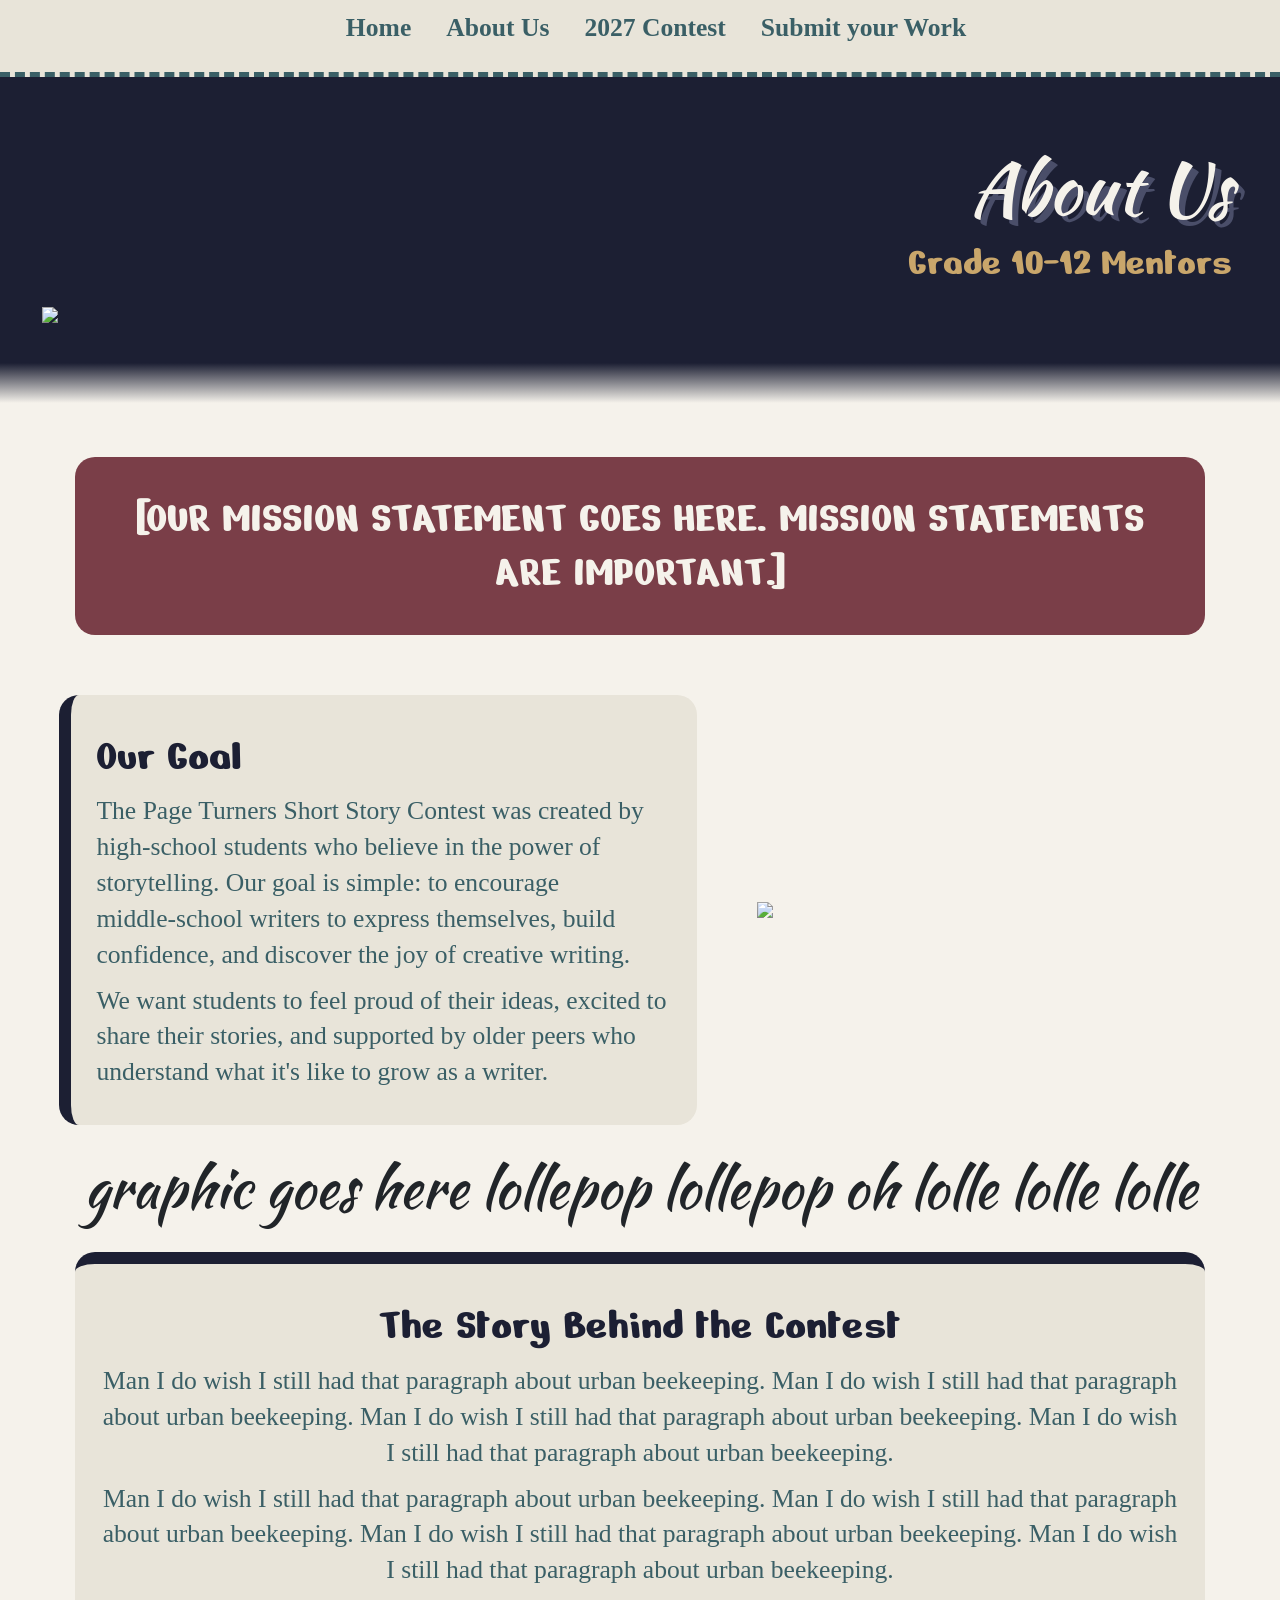
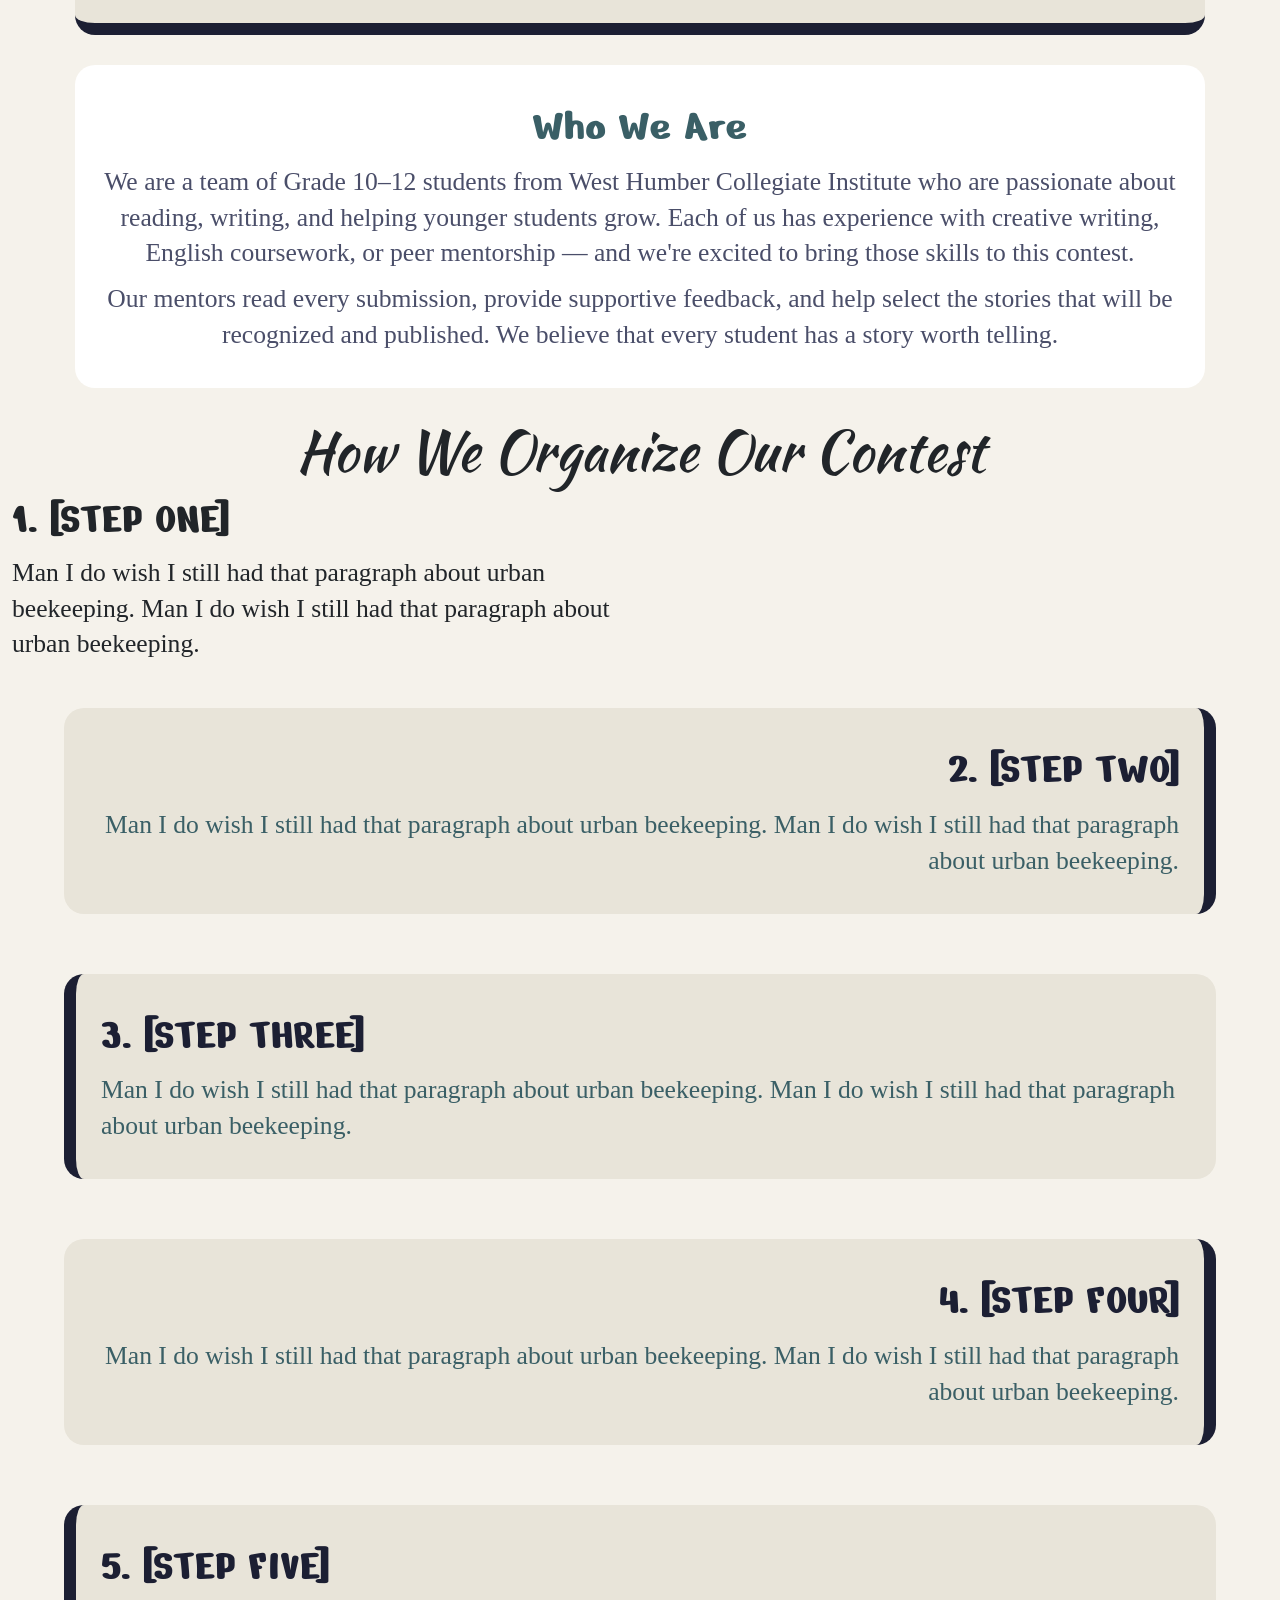
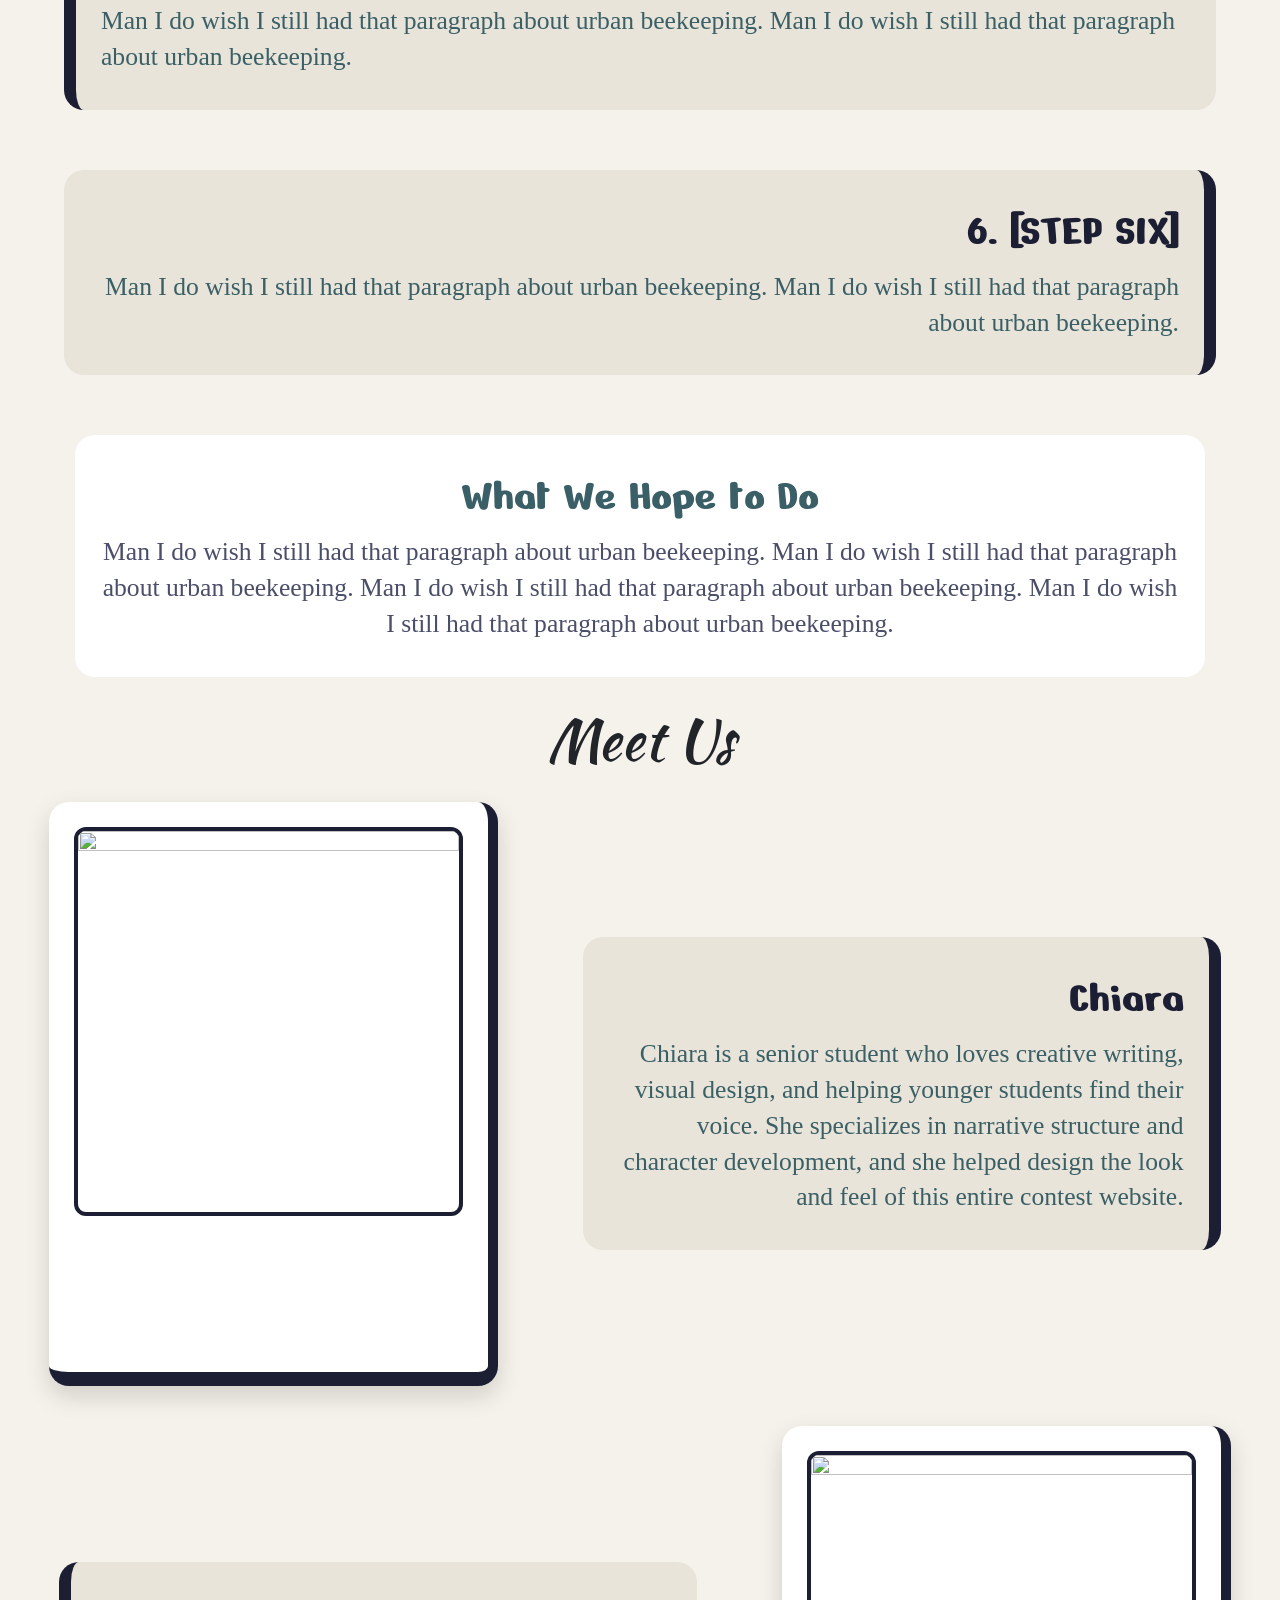
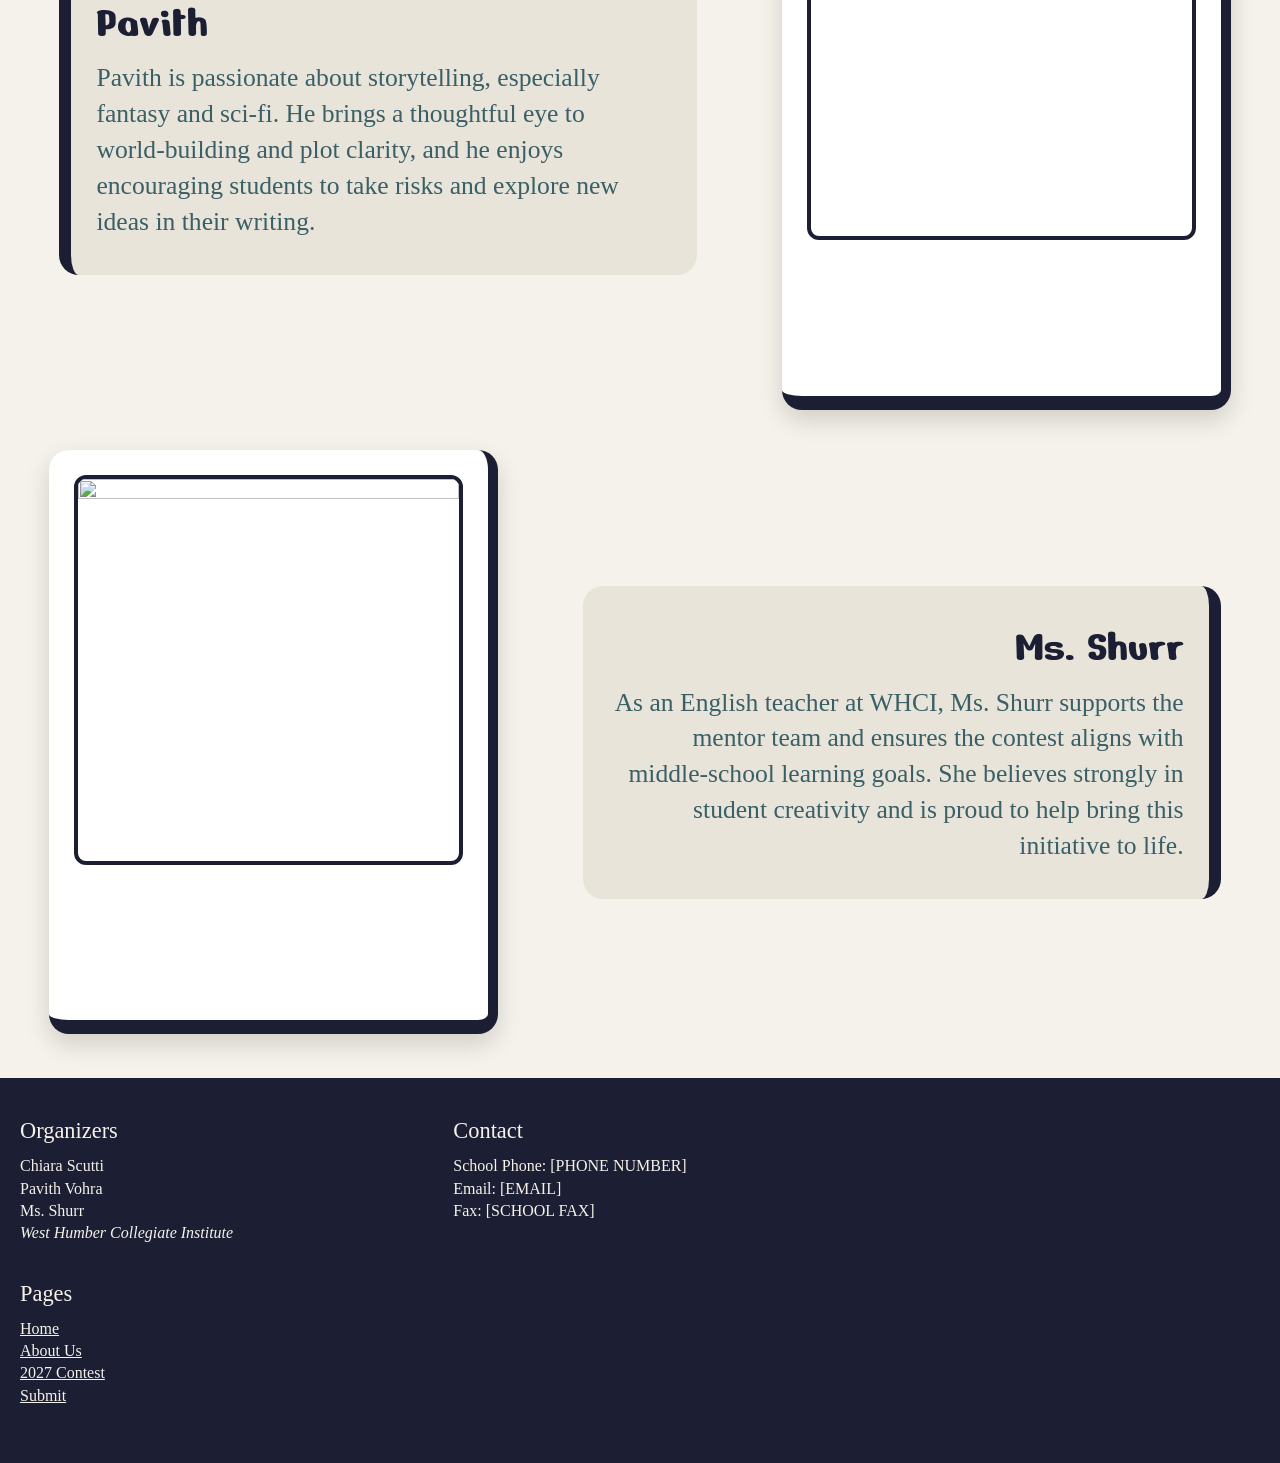
==== aboutus.html @ c353a5a7 "ver. 2" ====
<!DOCTYPE html>
<html>
    <head>
        <meta charset="utf-8">
        <meta http-equiv="X-UA-Compatible" content="IE=edge">
        <meta name="viewport" content="width=device-width, initial-scale=1">
    
        <!-- Bootstrap CSS -->
        <link href="https://cdn.jsdelivr.net/npm/bootstrap@5.1.3/dist/css/bootstrap.min.css" rel="stylesheet" integrity="sha384-1BmE4kWBq78iYhFldvKuhfTAU6auU8tT94WrHftjDbrCEXSU1oBoqyl2QvZ6jIW3" crossorigin="anonymous">
        <link rel="stylesheet" href="https://cdn.jsdelivr.net/npm/bootstrap-icons@1.9.1/font/bootstrap-icons.css">
    
        <!-- Bootstrap JavaScript -->
        <script src="https://cdn.jsdelivr.net/npm/bootstrap@5.1.3/dist/js/bootstrap.bundle.min.js" integrity="sha384-ka7Sk0Gln4gmtz2MlQnikT1wXgYsOg+OMhuP+IlRH9sENBO0LRn5q+8nbTov4+1p" crossorigin="anonymous"></script>
        
        <title>Literary Competition</title>
        <link rel="stylesheet" href="style.css">
        <link rel="stylesheet" href="https://fonts.googleapis.com/css?family=Kaushan+Script|Nerko+One|Just+Another+Hand">
    </head>
    
    <body class="container-fluid p-0">
        <nav>
            <ul class="nav-buttons">
                <li><a href="index.html">Home</a></li>
                <li><a href="aboutus.html">About Us</a></li>
                <li><a href="contest.html">2027 Contest</a></li>
                <li><a href="submit.html">Submit your Work</a></li>
            </ul>
        </nav>
        
        <header class="row mx-0 align-items-end">
            <div class="col-md-5 col-12">
                <img src="https://codehs.com/uploads/d1f1a49935835d03ae5b7106c6cc3f74">
            </div>
            <div class="col-md-7 col-12 p-4 p-md-5">
                <h1>About Us</h1>
                <h4>Grade 10-12 Mentors</h4>
            </div>
        </header>

        <div class="transition1"></div>

        <main class="container-fluid py-4">
            <div class = "textbox float impact">
                <h3>[OUR MISSION STATEMENT GOES HERE. MISSION STATEMENTS ARE IMPORTANT.]</h3>
            </div>
        
            <div class="row mx-0 align-items-center">
                <div class="col-md-5 col-12 order-md-2">
                    <img src="https://codehs.com/uploads/a749f2beb911d7ee3b5e7a8f2d9f7f26">
                </div>

                <div class="col-md-7 col-12">
                    <div class="textbox partialborder l mobile-c">
                        <h3>Our Goal</h3>
                        <p>
                            The Page Turners Short Story Contest was created by high‑school students who believe in the power of storytelling. Our goal is simple: to encourage middle‑school writers to express themselves, build confidence, and discover the joy of creative writing.
                        </p>
                        <p>
                            We want students to feel proud of their ideas, excited to share their stories, and supported by older peers who understand what it's like to grow as a writer.
                        </p>
                    </div>
                </div>
            </div>
            
            <h2>graphic goes here lollepop lollepop oh lolle lolle lolle</h2>
            
            <div class = "textbox partialborder c alt">
                <h3>The Story Behind the Contest</h3>
                <p>
                    Man I do wish I still had that paragraph about urban beekeeping.
                    Man I do wish I still had that paragraph about urban beekeeping.
                    Man I do wish I still had that paragraph about urban beekeeping.
                    Man I do wish I still had that paragraph about urban beekeeping.
                </p>
                <p>
                    Man I do wish I still had that paragraph about urban beekeeping.
                    Man I do wish I still had that paragraph about urban beekeeping.
                    Man I do wish I still had that paragraph about urban beekeeping.
                    Man I do wish I still had that paragraph about urban beekeeping.
                </p>
            </div>
        
            <div class="textbox float">
                <h3>Who We Are</h3>
                <p>
                    We are a team of Grade 10–12 students from West Humber Collegiate Institute who are passionate about reading, writing, and helping younger students grow. Each of us has experience with creative writing, English coursework, or peer mentorship — and we're excited to bring those skills to this contest.
                </p>
                <p>
                    Our mentors read every submission, provide supportive feedback, and help select the stories that will be recognized and published. We believe that every student has a story worth telling.
                </p>
            </div>
            
            <h2>How We Organize Our Contest</h2>
            <div class = "row">
                    <div class = "col-2 col-md-6 partialborder l">
                        <h3>1. [STEP ONE]</h3>
                        <p>
                            Man I do wish I still had that paragraph about urban beekeeping.
                            Man I do wish I still had that paragraph about urban beekeeping.
                        </p>
                    </div>
                    <div class = "col-2 col-md-6 textbox partialborder r alt">
                        <h3>2. [STEP TWO]</h3>
                        <p>
                            Man I do wish I still had that paragraph about urban beekeeping.
                            Man I do wish I still had that paragraph about urban beekeeping.
                        </p>
                    </div>
                    <div class = "col-2 col-md-6 textbox partialborder l alt">
                        <h3>3. [STEP THREE]</h3>
                        <p>
                            Man I do wish I still had that paragraph about urban beekeeping.
                            Man I do wish I still had that paragraph about urban beekeeping.
                        </p>
                    </div>
                    <div class = "col-2 col-md-6 textbox partialborder r">
                        <h3>4. [STEP FOUR]</h3>
                        <p>
                            Man I do wish I still had that paragraph about urban beekeeping.
                            Man I do wish I still had that paragraph about urban beekeeping.
                        </p>
                    </div>
                    <div class = "col-2 col-md-6 textbox partialborder l">
                        <h3>5. [STEP FIVE]</h3>
                        <p>
                            Man I do wish I still had that paragraph about urban beekeeping.
                            Man I do wish I still had that paragraph about urban beekeeping.
                        </p>
                    </div>
                    <div class = "col-2 col-md-6 textbox partialborder r alt">
                        <h3>6. [STEP SIX]</h3>
                        <p>
                            Man I do wish I still had that paragraph about urban beekeeping.
                            Man I do wish I still had that paragraph about urban beekeeping.
                        </p>
                    </div>
            </div>
            
            <div class = "textbox float">
                <h3>What We Hope to Do</h3>
                <p>
                    Man I do wish I still had that paragraph about urban beekeeping.
                    Man I do wish I still had that paragraph about urban beekeeping.
                    Man I do wish I still had that paragraph about urban beekeeping.
                    Man I do wish I still had that paragraph about urban beekeeping.
                </p>
            </div>
        
            <h2>Meet Us</h2>
        
            <div class="row mx-0 align-items-center">
                <div class="col-md-5 col-12">
                    <div class="frame polaroid">
                        <img src="https://codehs.com/uploads/cc5dcfb0c4d37ca1d247461b6164cbb5">
                    </div>
                </div>
        
                <div class="col-md-7 col-12">
                    <div class="textbox partialborder r">
                        <h3>Chiara</h3>
                        <p>
                            Chiara is a senior student who loves creative writing, visual design, and helping younger students find their voice. She specializes in narrative structure and character development, and she helped design the look and feel of this entire contest website.
                        </p>
                    </div>
                </div>
        
                <div class="col-md-7 col-12">
                    <div class="textbox partialborder l">
                        <h3>Pavith</h3>
                        <p>
                            Pavith is passionate about storytelling, especially fantasy and sci‑fi. He brings a thoughtful eye to world‑building and plot clarity, and he enjoys encouraging students to take risks and explore new ideas in their writing.
                        </p>
                    </div>
                </div>
        
                <div class="col-md-5 col-12">
                    <div class="frame polaroid">
                        <img src="https://codehs.com/uploads/2abd7739428209be2a6834b6fbef79b7">
                    </div>
                </div>
        
                <div class="col-md-5 col-12">
                    <div class="frame polaroid">
                        <img src="https://codehs.com/uploads/efb3a31d3961e0a58d5e5b68815e9728">
                    </div>
                </div>
        
                <div class="col-md-7 col-12">
                    <div class="textbox partialborder r">
                        <h3>Ms. Shurr</h3>
                        <p>
                            As an English teacher at WHCI, Ms. Shurr supports the mentor team and ensures the contest aligns with middle‑school learning goals. She believes strongly in student creativity and is proud to help bring this initiative to life.
                        </p>
                    </div>
                </div>
            </div>
        
        </main>


        <footer class="align-items-start">
            <div class="col-md-4 col-12">
                <h1>Organizers</h1>
                <ul>
                    <li>Chiara Scutti</li>
                    <li>Pavith Vohra</li>
                    <li>Ms. Shurr</li>
                    <li><em>West Humber Collegiate Institute</em></li>
                </ul>
            </div>
            <div class="col-md-4 col-12">
                <h1>Contact</h1>
                <ul>
                    <li>School Phone: [PHONE NUMBER]</li>
                    <li>Email: [EMAIL]</li>
                    <li>Fax: [SCHOOL FAX]</li>
                </ul>
            </div>
            <div class="col-md-4 col-12">
                <h1>Pages</h1>
                <ul>
                    <li><a href="index.html">Home</a></li>
                    <li><a href="aboutus.html">About Us</a></li>
                    <li><a href="contest.html">2027 Contest</a></li>
                    <li><a href="submit.html">Submit</a></li>
                </ul>
            </div>
        </footer>
    </body>
</html>
---- style.css ----
/* BASICS */
* {
    box-sizing: border-box;
    margin: 0;
    padding: 0;
}

body {
    background-color: #F5F2EB; /* parchment */
    line-height: 1.4;
}

/* TEXT SIZES & FONTS */
h1, h2 { font-family: "Kaushan Script"; }
h3, h4 { font-family: "Nerko One"; }
p, a, ul { font-family: "Just Another Hand"; }

/* Reduced sizes for readability */
h1 { font-size: clamp(2.5rem, 6vw, 4.5rem); }
h2 { font-size: clamp(2rem, 5vw, 3.5rem); text-align: center; }
h3 { font-size: clamp(1.8rem, 4vw, 2.8rem); }
h4 { font-size: clamp(1.5rem, 3.5vw, 2.5rem); }

p, a, ul { font-size: clamp(1.2rem, 3vw, 1.6rem); }

/* SEMANTICS */
header {
    background-color: #1C1F33; /* deep ink */
    text-align: right;
    padding: 20px 0;
}

header h1 {
    color: #F5F2EB;
    text-shadow: 6px 6px 0px #4A4E69; /* slate */
}

header h4 {
    color: #C9A66B; /* warm gold */
}

header img {
    width: 100%;
    max-width: 450px;
    margin: 20px auto;
    display: block;
}

main {
    background-color: #F5F2EB;
}

/* FOOTER */
footer {
    background-color: #1C1F33;
    padding: 40px 20px;
    display: flex;
    flex-wrap: wrap;
    gap: 20px;
}

footer * {
    font-family: "Times New Roman";
    color: #F5F2EB;
}

footer h1 {
    font-size: 1.4rem;
    margin-bottom: 10px;
}

footer ul {
    list-style: none;
    padding-left: 0;
}

footer ul li,
footer a {
    font-size: 1rem;
}

/* TRANSITIONS */
.transition1 {
    height: 40px;
    background: linear-gradient(to bottom, #1C1F33 0%, #F5F2EB 100%);
}

/* WIDTH UTILITIES */
.w-40 { width: 40% !important; }
.w-60 { width: 60% !important; }

/* NAVIGATION */
nav {
    background-color: #E8E4D9; /* soft neutral */
    border-bottom: 5px dashed #3A5F66; /* muted teal */
    padding: 10px 0;
}

.nav-buttons {
    display: flex;
    flex-wrap: wrap;
    justify-content: center;
    gap: 15px;
}

.nav-buttons li {
    list-style: none;
}

.nav-buttons li a {
    color: #3A5F66;
    font-weight: bold;
    text-decoration: none;
    padding: 5px 10px;
}

.nav-buttons li a:hover {
    color: #4A4E69;
    text-decoration: underline;
}

/* TEXT BOXES */
.textbox {
    width: 90%;
    margin: 30px auto;
    padding: 20px;
}
.textbox * {
    margin: 10px 0;
}

.textbox.float {
    background-color: #FFFFFF;
    border-radius: 20px;
    text-align: center;
    padding: 25px;
}
.textbox.float ul {
    text-align: left;
}
.textbox.float h3 {
    color: #3A5F66;
}
.textbox.float p {
    color: #4A4E69;
}

.textbox.float.impact {
    background-color: #7A3E48;
}
.textbox.float.impact h3 {
    color: #F5F2EB;
}
.textbox.float.impact p {
    color: #E8E4D9;
}

.textbox.float.alt {
    background-color: #DCC9C3;
}
.textbox.float.alt h3 {
    color: #5E4A55;
}
.textbox.float.alt p, ul {
    color: #3F3A3C;
}

.textbox.partialborder {
    background-color: #E8E4D9;
    border: 12px solid #1C1F33;
    border-radius: 20px;
    text-align: center;
    padding: 25px;
}
.textbox.partialborder h3 {
    color: #1C1F33;
}
.textbox.partialborder p {
    color: #3A5F66;
}

.textbox.partialborder.alt {
    background-color: #E8E4D9;
    border-color: #1C1F33;
}
.textbox.partialborder.alt h3 {
    color: #1C1F33;
}
.textbox.partialborder.alt p {
    color: #3A5F66;
}

.textbox.partialborder.c {
    border-left: none;
    border-right: none;
}

.textbox.partialborder.l {
    border-top: none;
    border-bottom: none;
    border-right: none;
    text-align: left;
}
.textbox.partialborder.r {
    border-top: none;
    border-bottom: none;
    border-left: none;
    text-align: right;
}


@media (max-width: 767.8) {
    .mobile-c {
        border-left: none;
        border-right: none;
    }
}
/* IMAGE FRAMES */
.frame {
    width: 90%;
    margin: 20px auto;
}

.frame img {
    width: 100%;
    object-fit: cover;
}

.frame.polaroid {
    aspect-ratio: 1 / 1.3;
    background: #FFFFFF;
    border-radius: 20px;
    border-right: 10px solid #1C1F33;
    border-bottom: 14px solid #1C1F33;
    box-shadow: 0 10px 25px rgba(0, 0, 0, 0.15);
    padding: 5% 5% 0 5%;
    display: flex;
    flex-direction: column;
    align-items: center;
}
.frame.polaroid img {
    border: 4px solid #1C1F33;
    border-radius: 12px;
    width: 100%;
    aspect-ratio: 1 / 1;
    object-fit: cover;
}
.frame.polaroid p {
    width: 100%;
    min-height: 60px;
    display: flex;
    align-items: center;
    justify-content: center;
    text-align: center;
    padding: 10px 5px;
    font-size: clamp(1rem, 2.5vw, 1.4rem);
    color: #1C1F33;
    font-family: "Permanent Marker", cursive;
    overflow: hidden;
    word-break: break-word;
}

.homepage-photo {
    width: 100%;
    border-radius: 16px;
    object-fit: cover;

    border: 4px solid #1C1F33; /* ink navy */
    box-shadow: 0 6px 18px rgba(28, 31, 51, 0.15);

    margin-bottom: 20px;

    aspect-ratio: 1 / 1;
}
.homepage-photo:hover {
    transform: translateY(-4px);
    transition: 0.25s ease;
    box-shadow: 0 10px 25px rgba(28, 31, 51, 0.25);
}


/* BUTTONS */
a.custom-btn {
    background-color: #3A5F66;
    border-right: 12px solid #1C1F33;
    border-bottom: 12px solid #1C1F33;
    border-radius: 20px;
    width: 90%;
    margin: 20px auto;
    display: block;
    text-align: center;
    text-decoration: none;
    padding: 15px;
}

.custom-btn h2 {
    font-size: clamp(1.4rem, 4vw, 2.5rem);
    color: #F5F2EB;
}

.custom-btn:hover {
    background-color: #4A4E69;
}

.custom-btn:active {
    background-color: #1C1F33;
}

/* RESPONSIVE FIXES */
@media (max-width: 768px) {
    header {
        text-align: center;
    }

    header img {
        max-width: 300px;
    }

    .textbox {
        width: 95%;
    }

    .frame {
        width: 95%;
    }
}
h: 95%;
    }

    .frame {
        width: 95%;
    }
}  font-size: clamp(1.5rem, 4vw, 3.5rem);
    color: #FFFFFF;
}
.custom-btn:hover {
    background-color: #38BDF8;
}
.custom-btn:active {
    background-color: #0C4
A6/* OFFICIAL CONTEST RULES */
section.py-4.bg-light.rounded.my-4.p-4 {
    background-color: #E8E4D9; /* soft neutral */
    border: 4px solid #1C1F33; /* ink border */
    border-radius: 20px !important;
    padding: 40px 25px !important;
    width: 95%;
    margin: 40px auto !important;
}

/* Title */
section.py-4.bg-light.rounded.my-4.p-4 h2 {
    color: #1C1F33;
    text-shadow: 2px 2px 0px #C9A66B; /* warm gold */
    margin-bottom: 30px !important;
}

/* Each rule item (col) */
section.py-4.bg-light.rounded.my-4.p-4 .col-md-4,
section.py-4.bg-light.rounded.my-4.p-4 .col-6 {
    background-color: #FFFFFF;
    border-radius: 18px;
    padding: 25px 15px;
    box-shadow: 0 4px 12px rgba(28, 31, 51, 0.15); /* ink shadow */
    transition: transform 0.2s ease, box-shadow 0.2s ease;
}

/* Hover effect */
section.py-4.bg-light.rounded.my-4.p-4 .col-md-4:hover,
section.py-4.bg-light.rounded.my-4.p-4 .col-6:hover {
    transform: translateY(-4px);
    box-shadow: 0 6px 18px rgba(28, 31, 51, 0.25);
}

/* Icons */
section.py-4.bg-light.rounded.my-4.p-4 i {
    color: #3A5F66; /* muted teal */
    margin-bottom: 10px !important;
}

/* Headings */
section.py-4.bg-light.rounded.my-4.p-4 h4 {
    color: #1C1F33;
    margin-bottom: 8px !important;
}

/* Paragraph text */
section.py-4.bg-light.rounded.my-4.p-4 p {
    color: #4A4E69; /* slate */
    font-size: clamp(1rem, 2.5vw, 1.3rem);
}
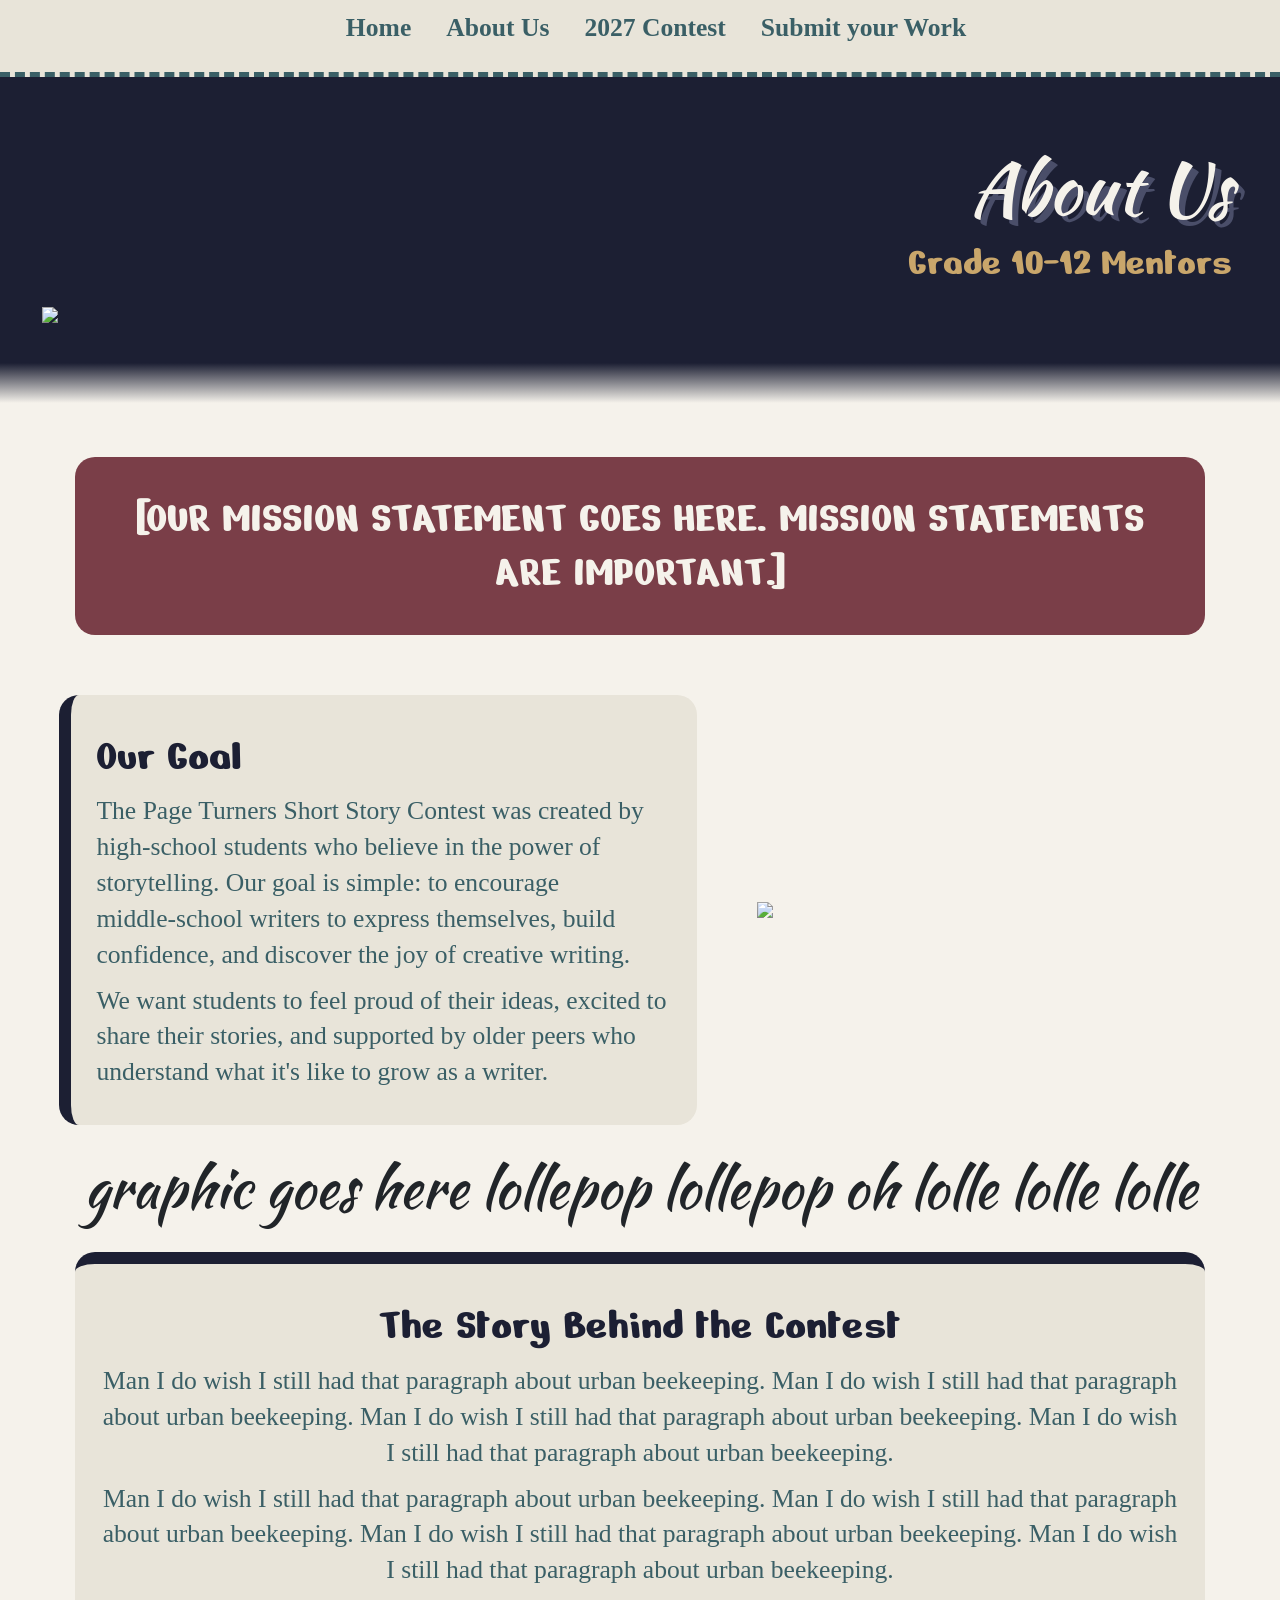
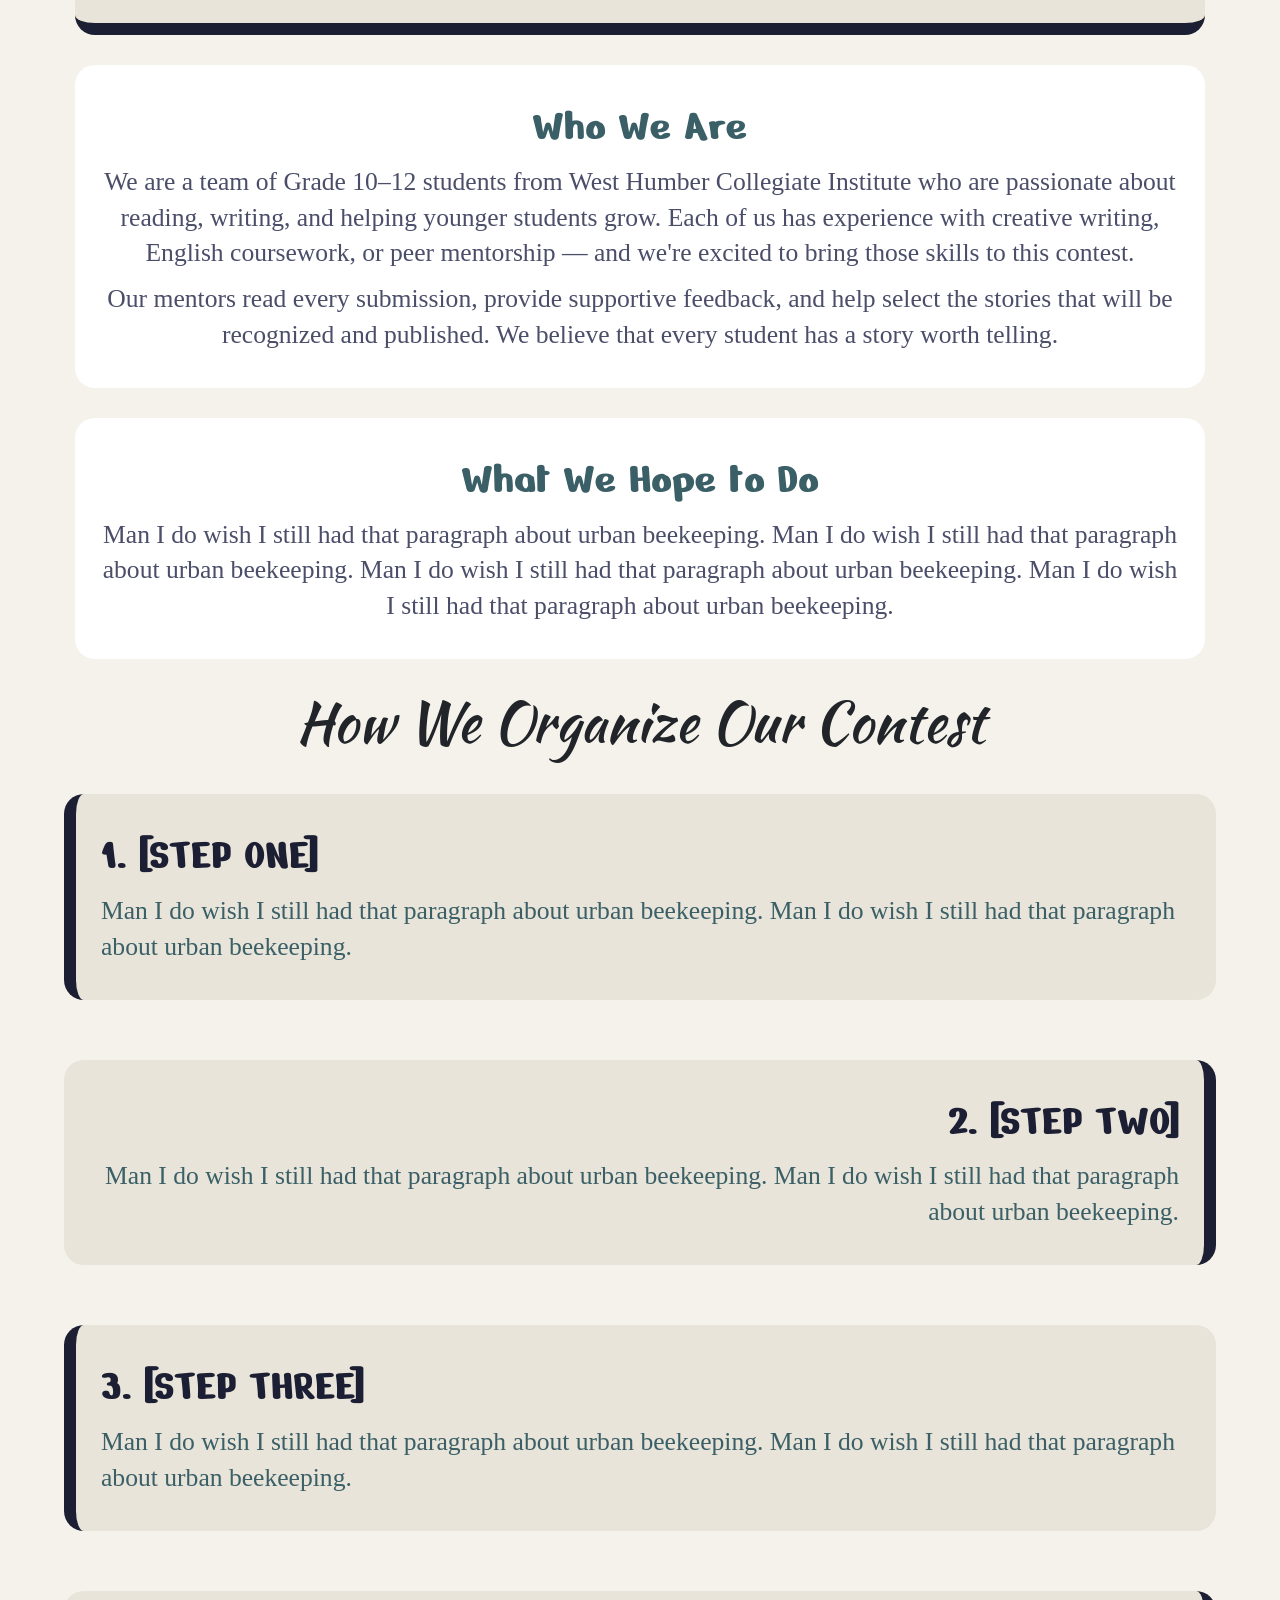
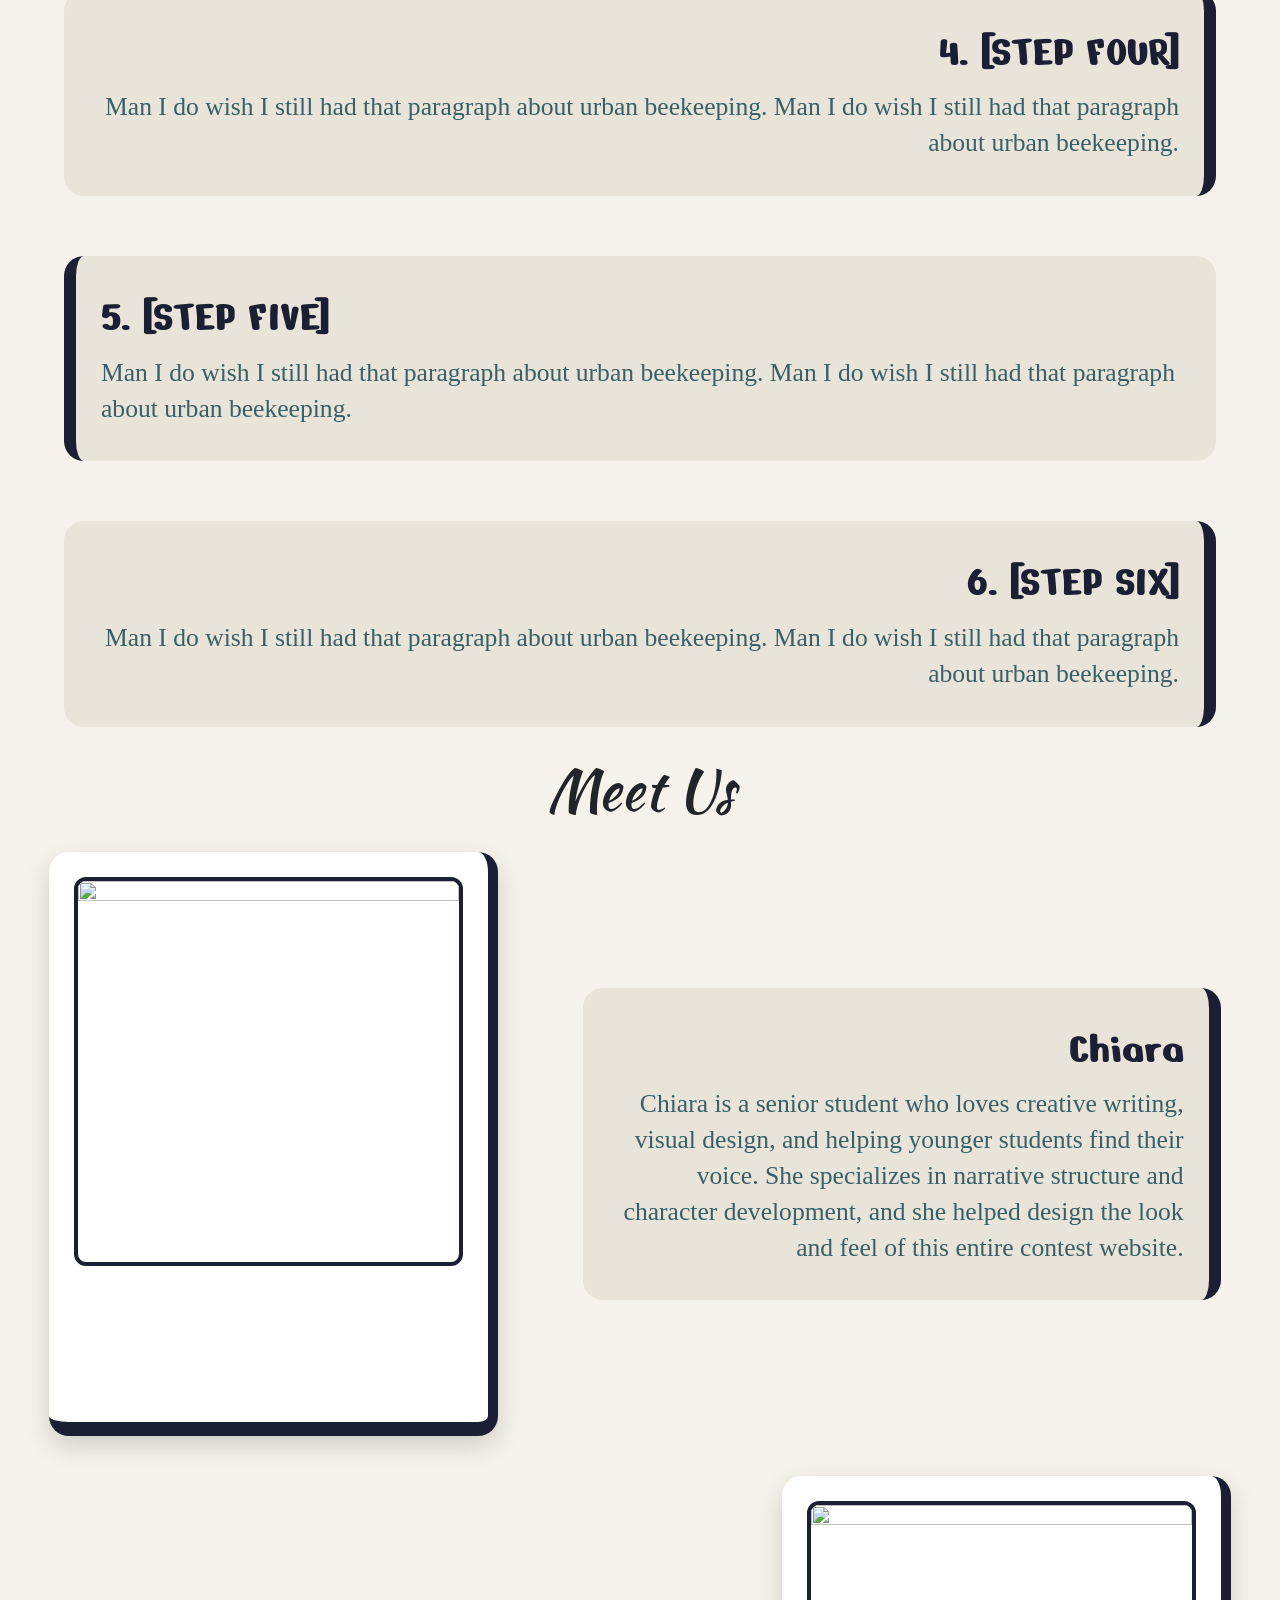
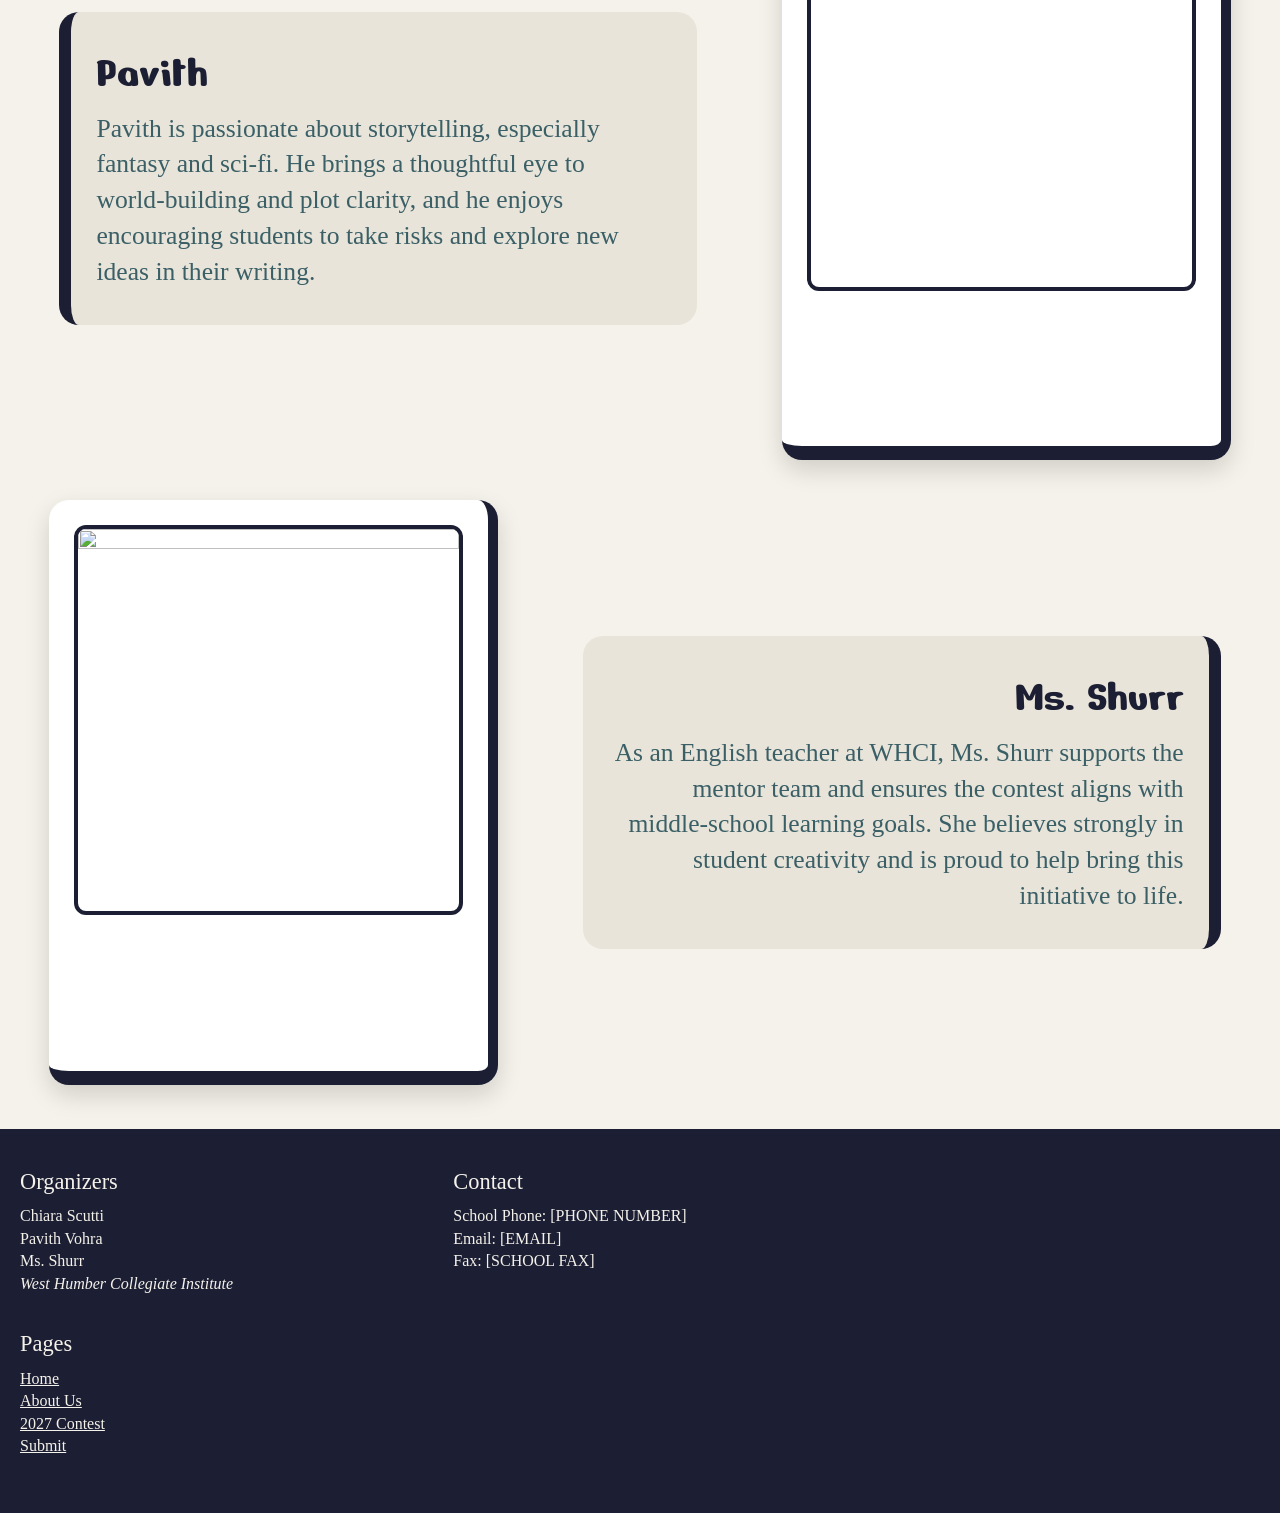
==== commit ca8edc2e: "ver. 3" ====
--- a/aboutus.html
+++ b/aboutus.html
@@ -89,24 +89,34 @@
                     Our mentors read every submission, provide supportive feedback, and help select the stories that will be recognized and published. We believe that every student has a story worth telling.
                 </p>
             </div>
+
+            <div class = "textbox float">
+                <h3>What We Hope to Do</h3>
+                <p>
+                    Man I do wish I still had that paragraph about urban beekeeping.
+                    Man I do wish I still had that paragraph about urban beekeeping.
+                    Man I do wish I still had that paragraph about urban beekeeping.
+                    Man I do wish I still had that paragraph about urban beekeeping.
+                </p>
+            </div>
             
             <h2>How We Organize Our Contest</h2>
             <div class = "row">
-                    <div class = "col-2 col-md-6 partialborder l">
+                    <div class = "col-12 col-md-6 textbox partialborder l">
                         <h3>1. [STEP ONE]</h3>
                         <p>
                             Man I do wish I still had that paragraph about urban beekeeping.
                             Man I do wish I still had that paragraph about urban beekeeping.
                         </p>
                     </div>
-                    <div class = "col-2 col-md-6 textbox partialborder r alt">
+                    <div class = "col-12 col-md-6 textbox partialborder r">
                         <h3>2. [STEP TWO]</h3>
                         <p>
                             Man I do wish I still had that paragraph about urban beekeeping.
                             Man I do wish I still had that paragraph about urban beekeeping.
                         </p>
                     </div>
-                    <div class = "col-2 col-md-6 textbox partialborder l alt">
+                    <div class = "col-2 col-md-6 textbox partialborder l">
                         <h3>3. [STEP THREE]</h3>
                         <p>
                             Man I do wish I still had that paragraph about urban beekeeping.
@@ -127,23 +137,13 @@
                             Man I do wish I still had that paragraph about urban beekeeping.
                         </p>
                     </div>
-                    <div class = "col-2 col-md-6 textbox partialborder r alt">
+                    <div class = "col-2 col-md-6 textbox partialborder r">
                         <h3>6. [STEP SIX]</h3>
                         <p>
                             Man I do wish I still had that paragraph about urban beekeeping.
                             Man I do wish I still had that paragraph about urban beekeeping.
                         </p>
                     </div>
-            </div>
-            
-            <div class = "textbox float">
-                <h3>What We Hope to Do</h3>
-                <p>
-                    Man I do wish I still had that paragraph about urban beekeeping.
-                    Man I do wish I still had that paragraph about urban beekeeping.
-                    Man I do wish I still had that paragraph about urban beekeeping.
-                    Man I do wish I still had that paragraph about urban beekeeping.
-                </p>
             </div>
         
             <h2>Meet Us</h2>
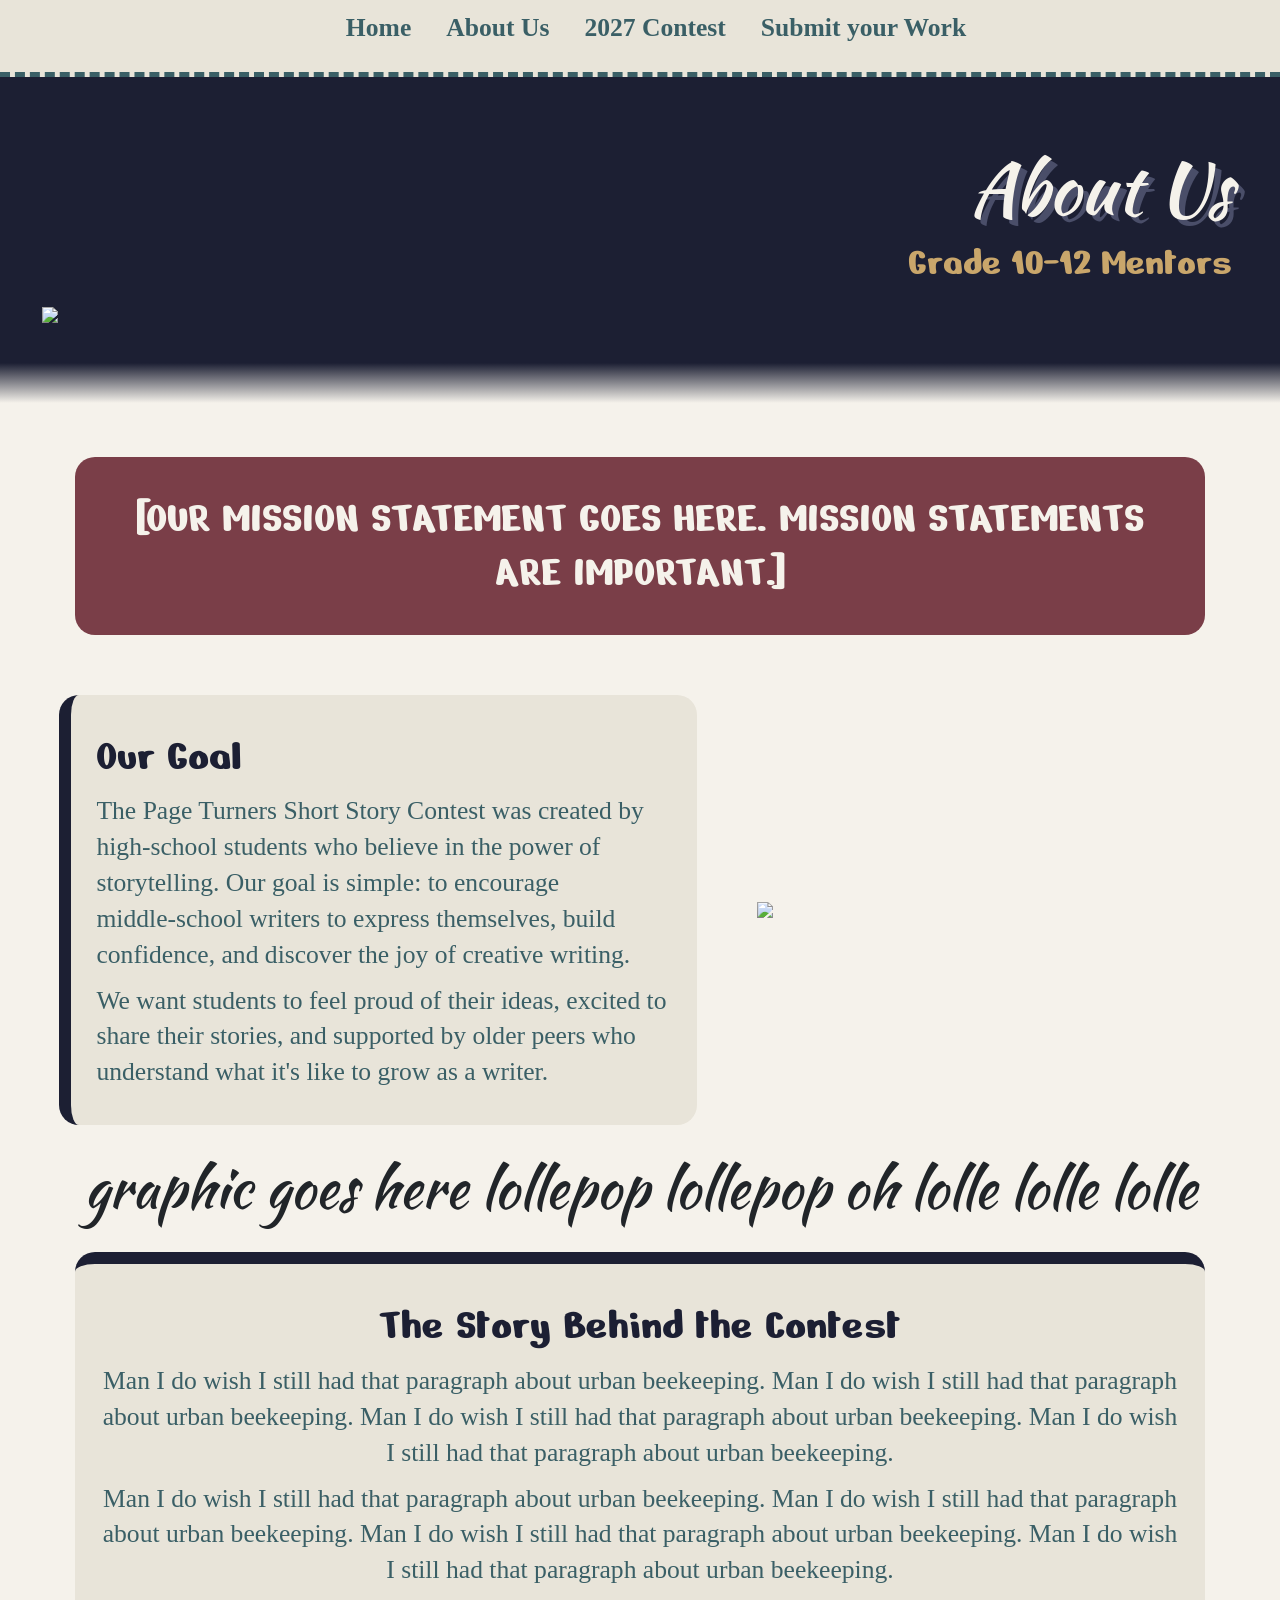
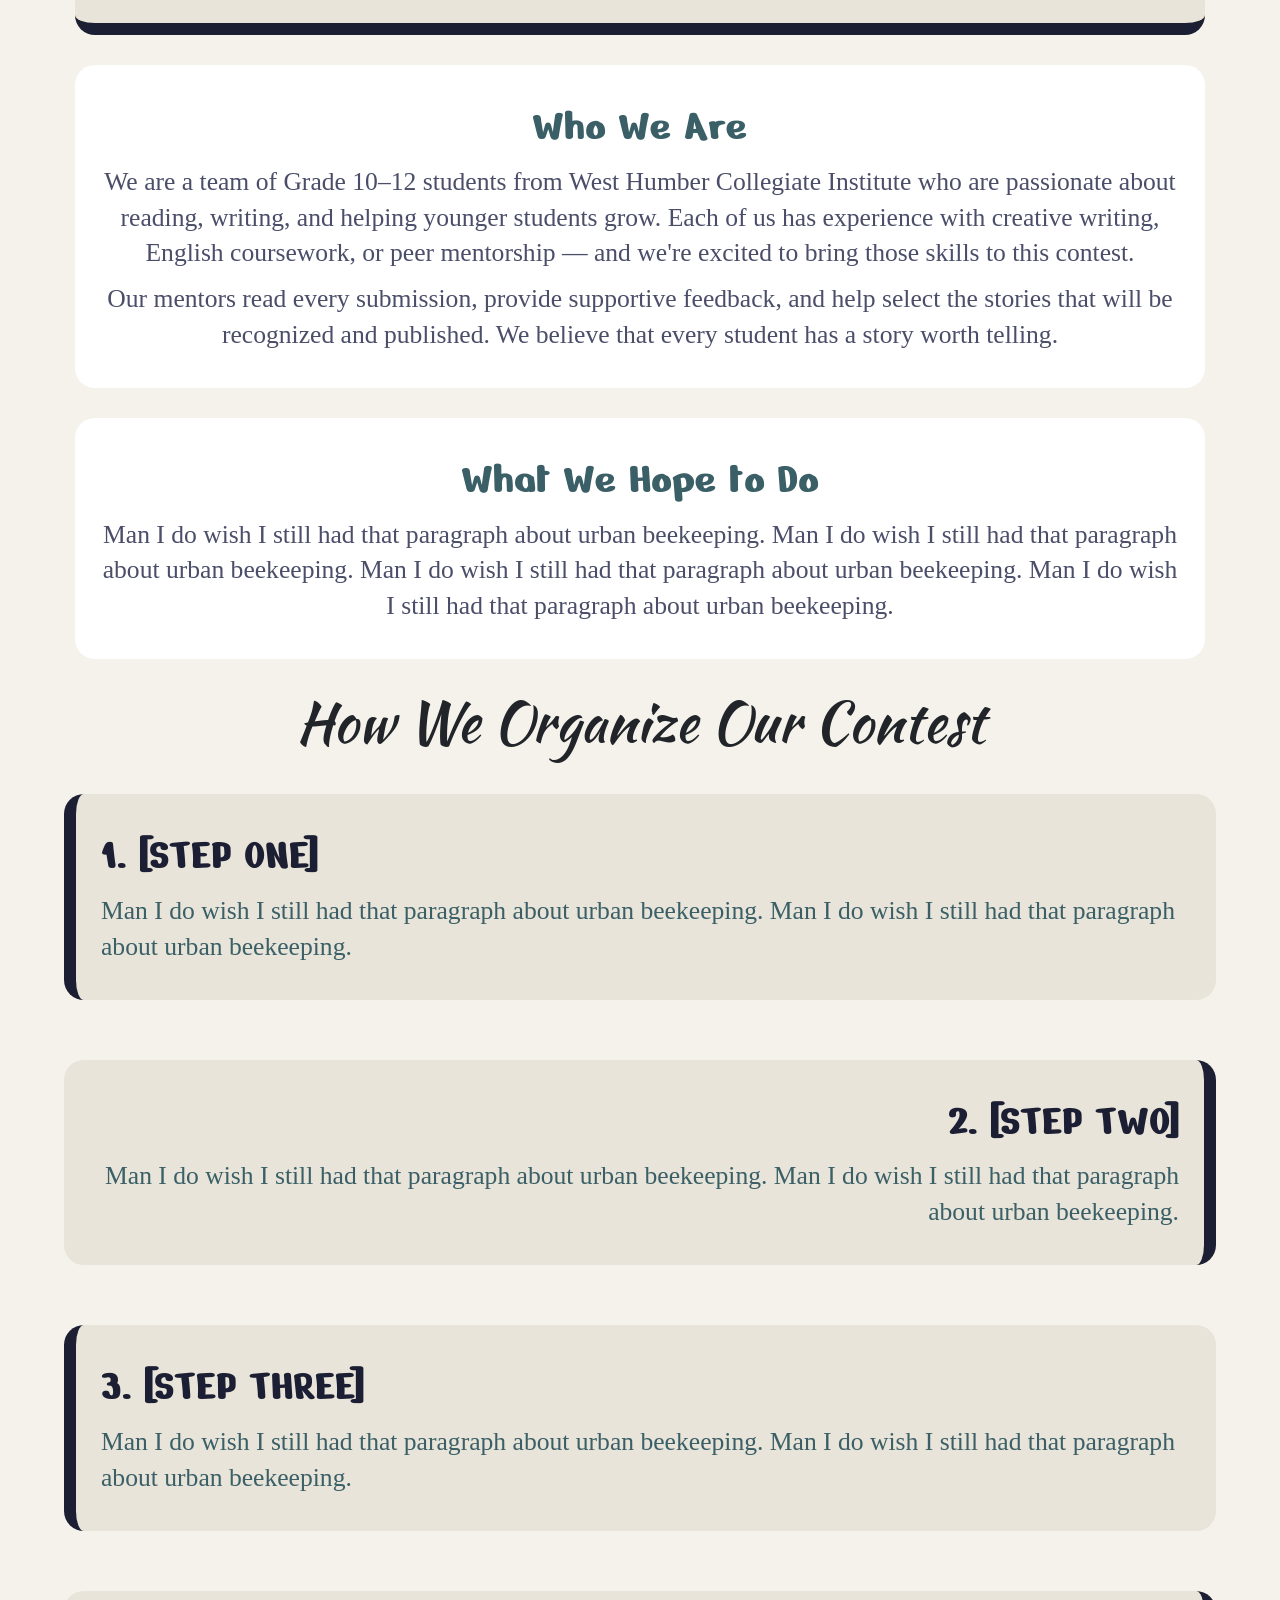
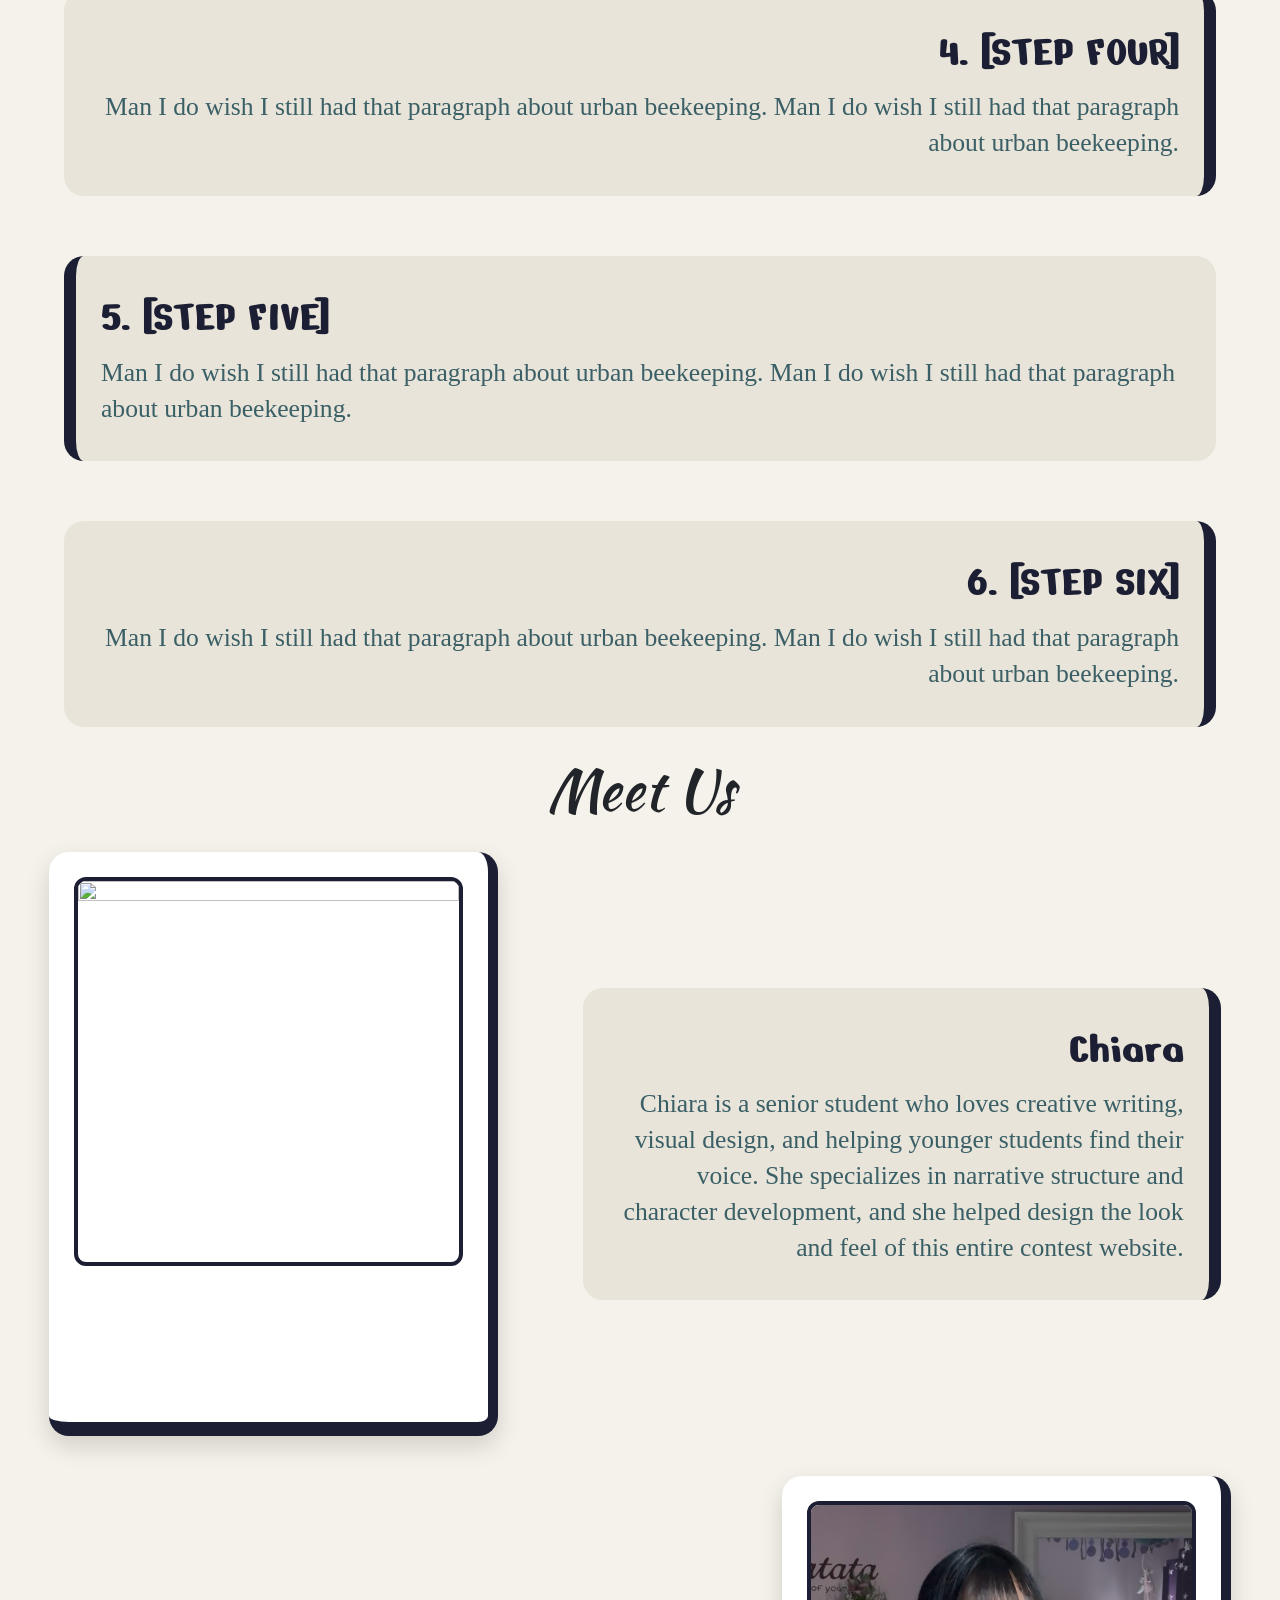
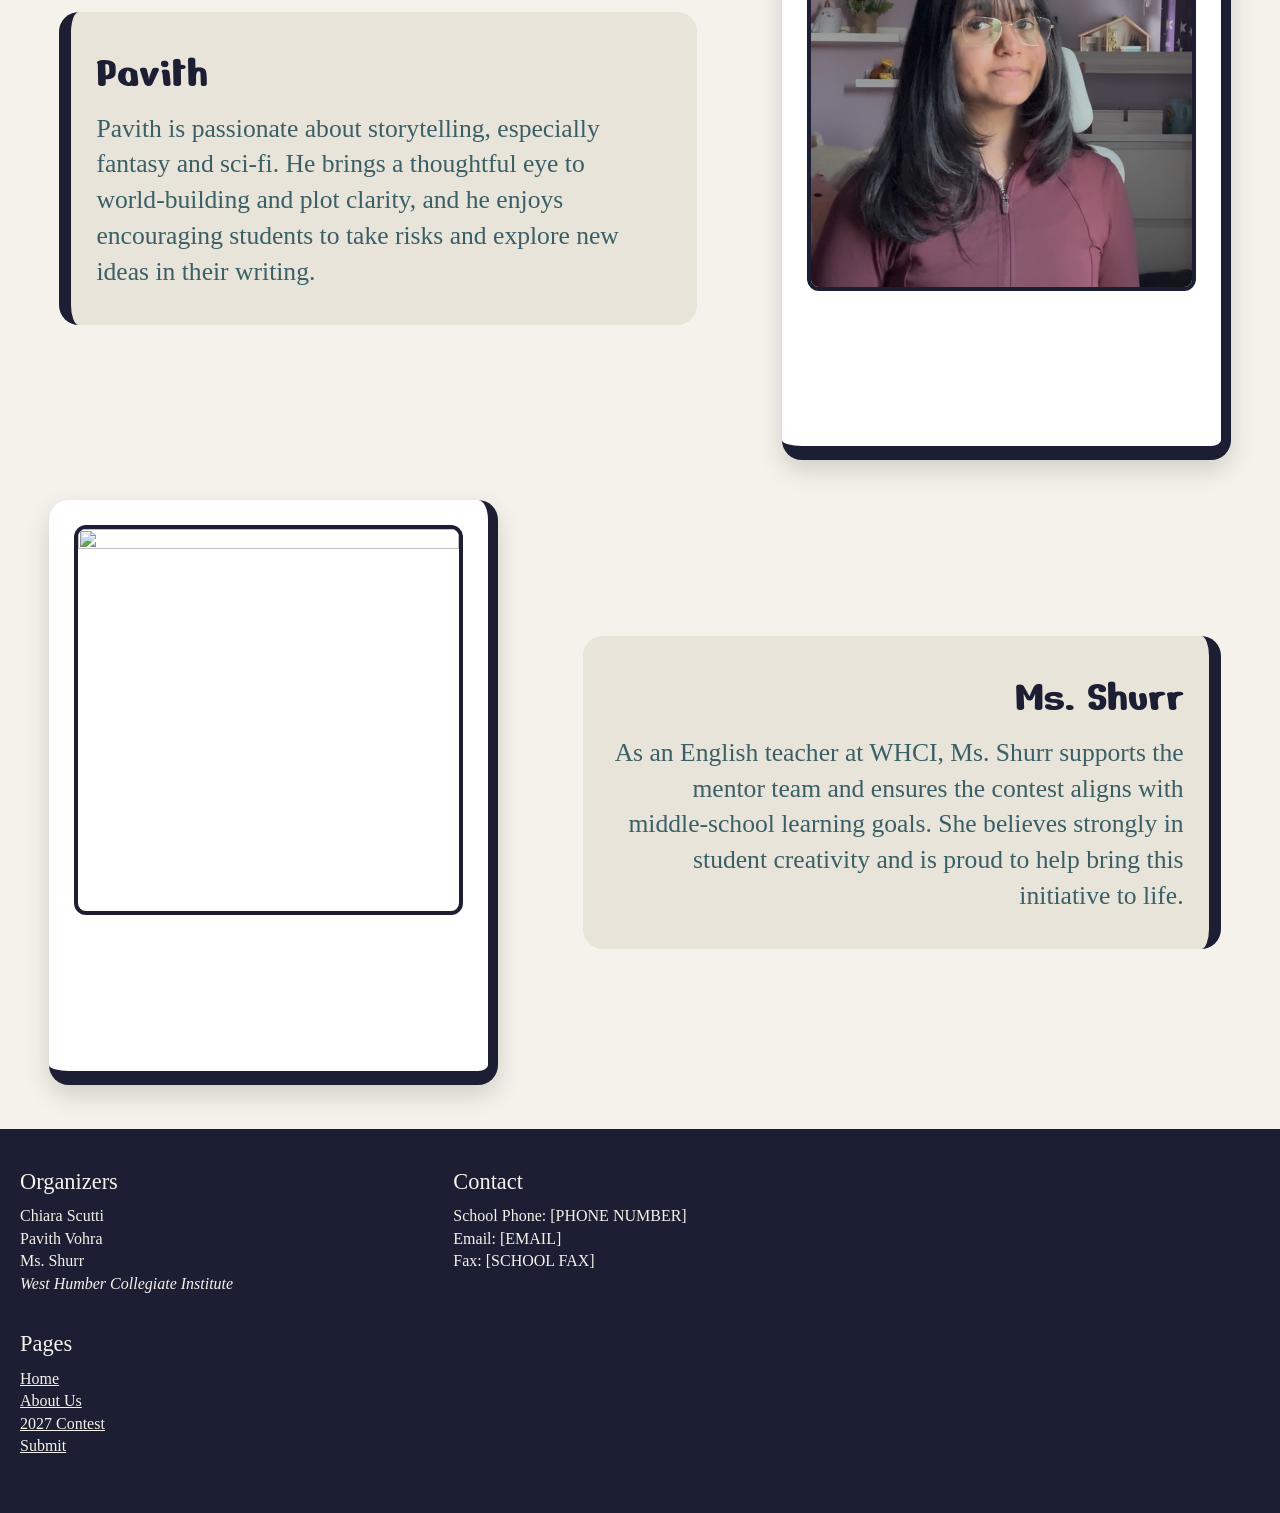
==== commit 29f0be67: "Update image source in aboutus.html" ====
--- a/aboutus.html
+++ b/aboutus.html
@@ -175,7 +175,7 @@
         
                 <div class="col-md-5 col-12">
                     <div class="frame polaroid">
-                        <img src="https://codehs.com/uploads/2abd7739428209be2a6834b6fbef79b7">
+                        <img src="Pavith photo">
                     </div>
                 </div>
         
@@ -227,4 +227,4 @@
             </div>
         </footer>
     </body>
-</html>+</html>
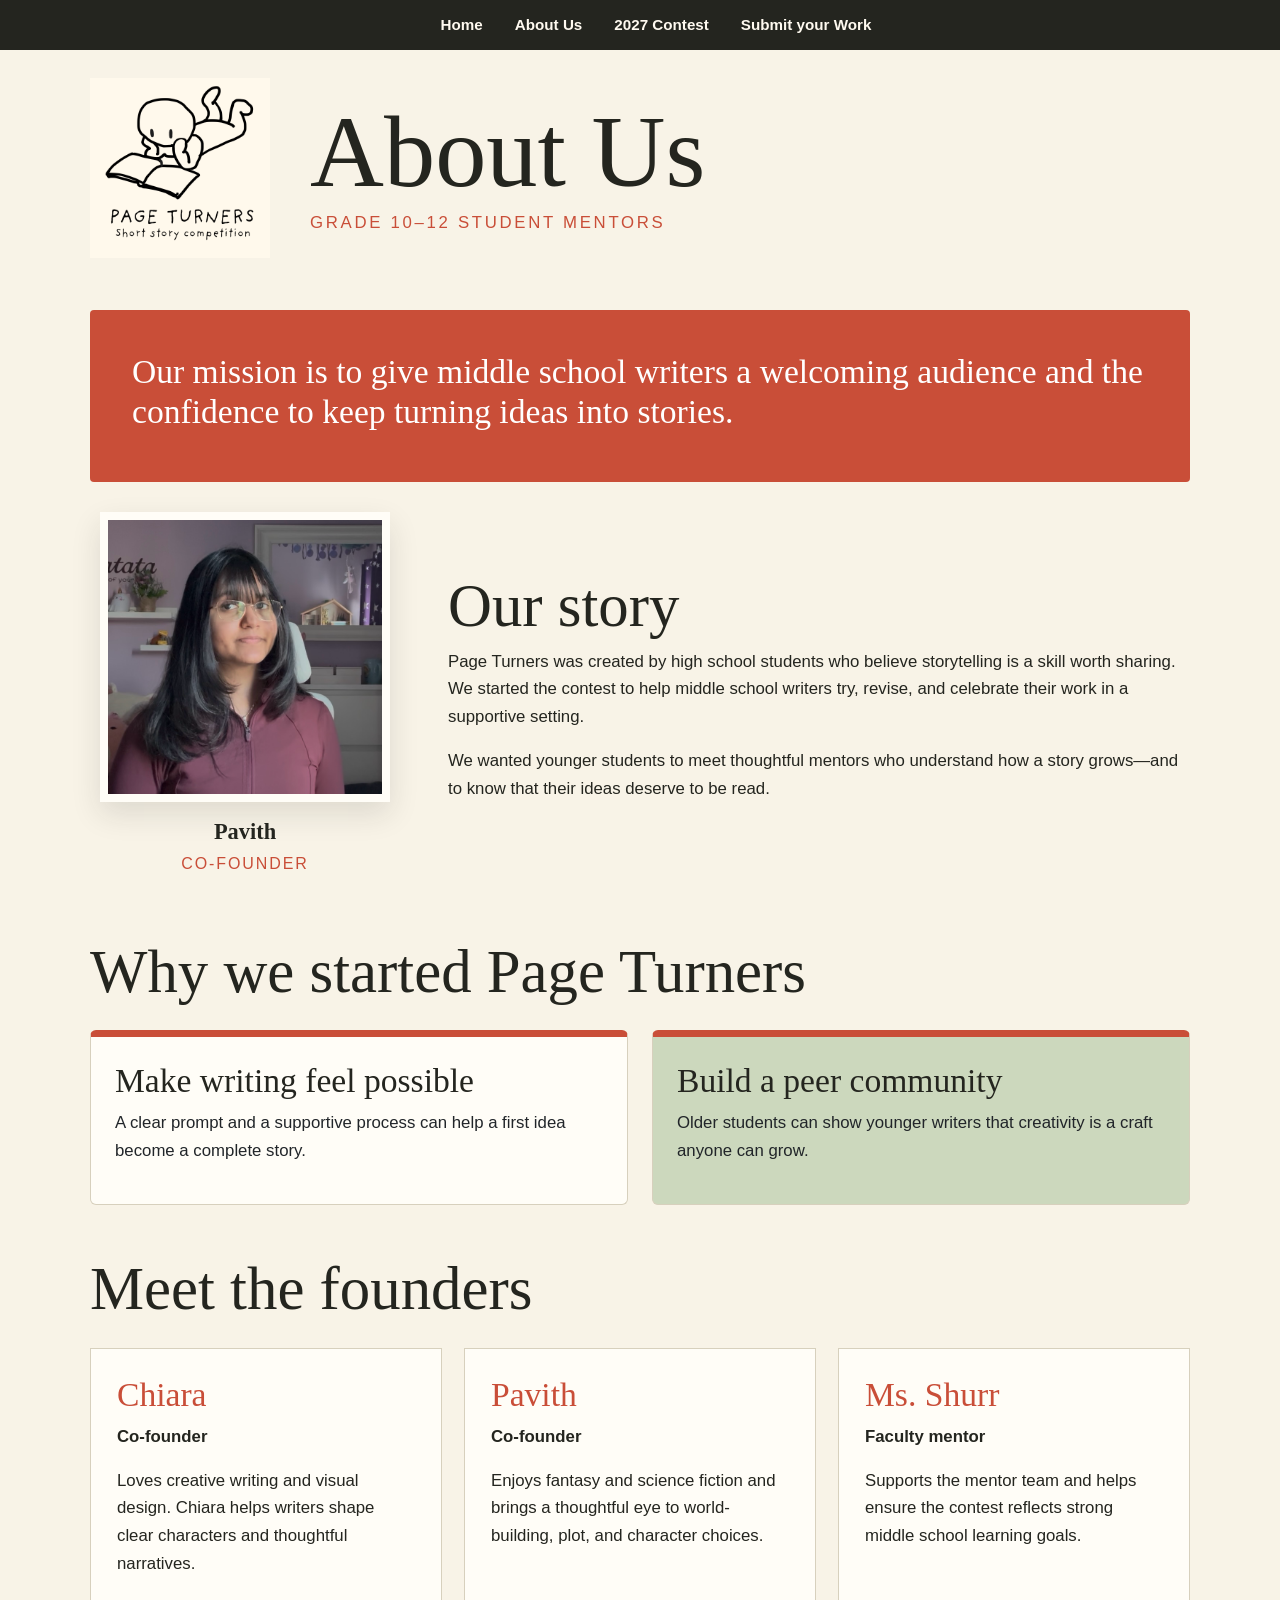
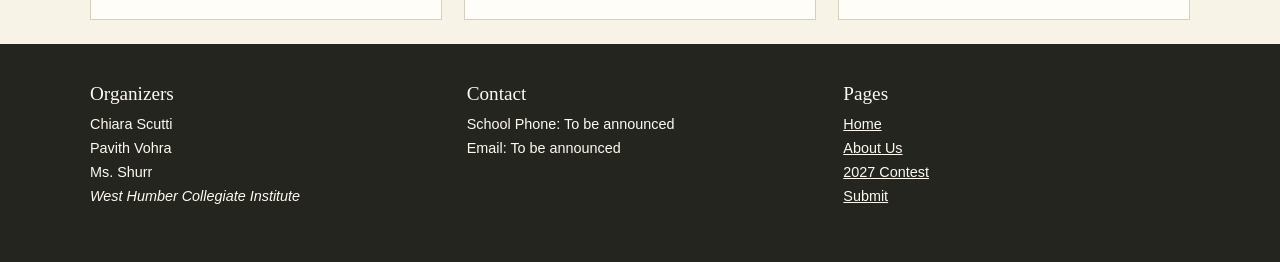
==== commit 1b1d8a6f: "Redesign Page Turners as a warm literary magazine across all existing pages" ====
--- a/aboutus.html
+++ b/aboutus.html
@@ -1,230 +1,41 @@
 <!DOCTYPE html>
-<html>
-    <head>
-        <meta charset="utf-8">
-        <meta http-equiv="X-UA-Compatible" content="IE=edge">
-        <meta name="viewport" content="width=device-width, initial-scale=1">
-    
-        <!-- Bootstrap CSS -->
-        <link href="https://cdn.jsdelivr.net/npm/bootstrap@5.1.3/dist/css/bootstrap.min.css" rel="stylesheet" integrity="sha384-1BmE4kWBq78iYhFldvKuhfTAU6auU8tT94WrHftjDbrCEXSU1oBoqyl2QvZ6jIW3" crossorigin="anonymous">
-        <link rel="stylesheet" href="https://cdn.jsdelivr.net/npm/bootstrap-icons@1.9.1/font/bootstrap-icons.css">
-    
-        <!-- Bootstrap JavaScript -->
-        <script src="https://cdn.jsdelivr.net/npm/bootstrap@5.1.3/dist/js/bootstrap.bundle.min.js" integrity="sha384-ka7Sk0Gln4gmtz2MlQnikT1wXgYsOg+OMhuP+IlRH9sENBO0LRn5q+8nbTov4+1p" crossorigin="anonymous"></script>
-        
-        <title>Literary Competition</title>
-        <link rel="stylesheet" href="style.css">
-        <link rel="stylesheet" href="https://fonts.googleapis.com/css?family=Kaushan+Script|Nerko+One|Just+Another+Hand">
-    </head>
-    
-    <body class="container-fluid p-0">
-        <nav>
-            <ul class="nav-buttons">
-                <li><a href="index.html">Home</a></li>
-                <li><a href="aboutus.html">About Us</a></li>
-                <li><a href="contest.html">2027 Contest</a></li>
-                <li><a href="submit.html">Submit your Work</a></li>
-            </ul>
-        </nav>
-        
-        <header class="row mx-0 align-items-end">
-            <div class="col-md-5 col-12">
-                <img src="https://codehs.com/uploads/d1f1a49935835d03ae5b7106c6cc3f74">
-            </div>
-            <div class="col-md-7 col-12 p-4 p-md-5">
-                <h1>About Us</h1>
-                <h4>Grade 10-12 Mentors</h4>
-            </div>
-        </header>
+<html lang="en">
+<head>
+  <meta charset="utf-8"><meta name="viewport" content="width=device-width, initial-scale=1">
+  <title>About Us | Page Turners</title>
+  <link href="https://cdn.jsdelivr.net/npm/bootstrap@5.1.3/dist/css/bootstrap.min.css" rel="stylesheet">
+  <link rel="stylesheet" href="style.css">
+</head>
+<body class="container-fluid p-0">
+  <nav aria-label="Main navigation"><ul class="nav-buttons"><li><a href="index.html">Home</a></li><li><a href="aboutus.html">About Us</a></li><li><a href="contest.html">2027 Contest</a></li><li><a href="submit.html">Submit your Work</a></li></ul></nav>
+  <header><img src="Mascot" alt="Page Turners mascot"><div><h1>About Us</h1><h4>Grade 10–12 student mentors</h4></div></header>
+  <main class="container-fluid py-4">
+    <div class="page-shell">
+      <div class="textbox float impact"><h3>Our mission is to give middle school writers a welcoming audience and the confidence to keep turning ideas into stories.</h3></div>
 
-        <div class="transition1"></div>
+      <section class="founder-layout">
+        <div class="founder-photo"><img src="Pavith photo" alt="Pavith, co-founder of Page Turners"><strong>Pavith</strong><span>Co-founder</span></div>
+        <div><h2>Our story</h2><p>Page Turners was created by high school students who believe storytelling is a skill worth sharing. We started the contest to help middle school writers try, revise, and celebrate their work in a supportive setting.</p><p>We wanted younger students to meet thoughtful mentors who understand how a story grows—and to know that their ideas deserve to be read.</p></div>
+      </section>
 
-        <main class="container-fluid py-4">
-            <div class = "textbox float impact">
-                <h3>[OUR MISSION STATEMENT GOES HERE. MISSION STATEMENTS ARE IMPORTANT.]</h3>
-            </div>
-        
-            <div class="row mx-0 align-items-center">
-                <div class="col-md-5 col-12 order-md-2">
-                    <img src="https://codehs.com/uploads/a749f2beb911d7ee3b5e7a8f2d9f7f26">
-                </div>
+      <section>
+        <h2 class="section-title">Why we started Page Turners</h2>
+        <div class="content-grid">
+          <article class="card"><h3>Make writing feel possible</h3><p>A clear prompt and a supportive process can help a first idea become a complete story.</p></article>
+          <article class="card sage"><h3>Build a peer community</h3><p>Older students can show younger writers that creativity is a craft anyone can grow.</p></article>
+        </div>
+      </section>
 
-                <div class="col-md-7 col-12">
-                    <div class="textbox partialborder l mobile-c">
-                        <h3>Our Goal</h3>
-                        <p>
-                            The Page Turners Short Story Contest was created by high‑school students who believe in the power of storytelling. Our goal is simple: to encourage middle‑school writers to express themselves, build confidence, and discover the joy of creative writing.
-                        </p>
-                        <p>
-                            We want students to feel proud of their ideas, excited to share their stories, and supported by older peers who understand what it's like to grow as a writer.
-                        </p>
-                    </div>
-                </div>
-            </div>
-            
-            <h2>graphic goes here lollepop lollepop oh lolle lolle lolle</h2>
-            
-            <div class = "textbox partialborder c alt">
-                <h3>The Story Behind the Contest</h3>
-                <p>
-                    Man I do wish I still had that paragraph about urban beekeeping.
-                    Man I do wish I still had that paragraph about urban beekeeping.
-                    Man I do wish I still had that paragraph about urban beekeeping.
-                    Man I do wish I still had that paragraph about urban beekeeping.
-                </p>
-                <p>
-                    Man I do wish I still had that paragraph about urban beekeeping.
-                    Man I do wish I still had that paragraph about urban beekeeping.
-                    Man I do wish I still had that paragraph about urban beekeeping.
-                    Man I do wish I still had that paragraph about urban beekeeping.
-                </p>
-            </div>
-        
-            <div class="textbox float">
-                <h3>Who We Are</h3>
-                <p>
-                    We are a team of Grade 10–12 students from West Humber Collegiate Institute who are passionate about reading, writing, and helping younger students grow. Each of us has experience with creative writing, English coursework, or peer mentorship — and we're excited to bring those skills to this contest.
-                </p>
-                <p>
-                    Our mentors read every submission, provide supportive feedback, and help select the stories that will be recognized and published. We believe that every student has a story worth telling.
-                </p>
-            </div>
-
-            <div class = "textbox float">
-                <h3>What We Hope to Do</h3>
-                <p>
-                    Man I do wish I still had that paragraph about urban beekeeping.
-                    Man I do wish I still had that paragraph about urban beekeeping.
-                    Man I do wish I still had that paragraph about urban beekeeping.
-                    Man I do wish I still had that paragraph about urban beekeeping.
-                </p>
-            </div>
-            
-            <h2>How We Organize Our Contest</h2>
-            <div class = "row">
-                    <div class = "col-12 col-md-6 textbox partialborder l">
-                        <h3>1. [STEP ONE]</h3>
-                        <p>
-                            Man I do wish I still had that paragraph about urban beekeeping.
-                            Man I do wish I still had that paragraph about urban beekeeping.
-                        </p>
-                    </div>
-                    <div class = "col-12 col-md-6 textbox partialborder r">
-                        <h3>2. [STEP TWO]</h3>
-                        <p>
-                            Man I do wish I still had that paragraph about urban beekeeping.
-                            Man I do wish I still had that paragraph about urban beekeeping.
-                        </p>
-                    </div>
-                    <div class = "col-2 col-md-6 textbox partialborder l">
-                        <h3>3. [STEP THREE]</h3>
-                        <p>
-                            Man I do wish I still had that paragraph about urban beekeeping.
-                            Man I do wish I still had that paragraph about urban beekeeping.
-                        </p>
-                    </div>
-                    <div class = "col-2 col-md-6 textbox partialborder r">
-                        <h3>4. [STEP FOUR]</h3>
-                        <p>
-                            Man I do wish I still had that paragraph about urban beekeeping.
-                            Man I do wish I still had that paragraph about urban beekeeping.
-                        </p>
-                    </div>
-                    <div class = "col-2 col-md-6 textbox partialborder l">
-                        <h3>5. [STEP FIVE]</h3>
-                        <p>
-                            Man I do wish I still had that paragraph about urban beekeeping.
-                            Man I do wish I still had that paragraph about urban beekeeping.
-                        </p>
-                    </div>
-                    <div class = "col-2 col-md-6 textbox partialborder r">
-                        <h3>6. [STEP SIX]</h3>
-                        <p>
-                            Man I do wish I still had that paragraph about urban beekeeping.
-                            Man I do wish I still had that paragraph about urban beekeeping.
-                        </p>
-                    </div>
-            </div>
-        
-            <h2>Meet Us</h2>
-        
-            <div class="row mx-0 align-items-center">
-                <div class="col-md-5 col-12">
-                    <div class="frame polaroid">
-                        <img src="https://codehs.com/uploads/cc5dcfb0c4d37ca1d247461b6164cbb5">
-                    </div>
-                </div>
-        
-                <div class="col-md-7 col-12">
-                    <div class="textbox partialborder r">
-                        <h3>Chiara</h3>
-                        <p>
-                            Chiara is a senior student who loves creative writing, visual design, and helping younger students find their voice. She specializes in narrative structure and character development, and she helped design the look and feel of this entire contest website.
-                        </p>
-                    </div>
-                </div>
-        
-                <div class="col-md-7 col-12">
-                    <div class="textbox partialborder l">
-                        <h3>Pavith</h3>
-                        <p>
-                            Pavith is passionate about storytelling, especially fantasy and sci‑fi. He brings a thoughtful eye to world‑building and plot clarity, and he enjoys encouraging students to take risks and explore new ideas in their writing.
-                        </p>
-                    </div>
-                </div>
-        
-                <div class="col-md-5 col-12">
-                    <div class="frame polaroid">
-                        <img src="Pavith photo">
-                    </div>
-                </div>
-        
-                <div class="col-md-5 col-12">
-                    <div class="frame polaroid">
-                        <img src="https://codehs.com/uploads/efb3a31d3961e0a58d5e5b68815e9728">
-                    </div>
-                </div>
-        
-                <div class="col-md-7 col-12">
-                    <div class="textbox partialborder r">
-                        <h3>Ms. Shurr</h3>
-                        <p>
-                            As an English teacher at WHCI, Ms. Shurr supports the mentor team and ensures the contest aligns with middle‑school learning goals. She believes strongly in student creativity and is proud to help bring this initiative to life.
-                        </p>
-                    </div>
-                </div>
-            </div>
-        
-        </main>
-
-
-        <footer class="align-items-start">
-            <div class="col-md-4 col-12">
-                <h1>Organizers</h1>
-                <ul>
-                    <li>Chiara Scutti</li>
-                    <li>Pavith Vohra</li>
-                    <li>Ms. Shurr</li>
-                    <li><em>West Humber Collegiate Institute</em></li>
-                </ul>
-            </div>
-            <div class="col-md-4 col-12">
-                <h1>Contact</h1>
-                <ul>
-                    <li>School Phone: [PHONE NUMBER]</li>
-                    <li>Email: [EMAIL]</li>
-                    <li>Fax: [SCHOOL FAX]</li>
-                </ul>
-            </div>
-            <div class="col-md-4 col-12">
-                <h1>Pages</h1>
-                <ul>
-                    <li><a href="index.html">Home</a></li>
-                    <li><a href="aboutus.html">About Us</a></li>
-                    <li><a href="contest.html">2027 Contest</a></li>
-                    <li><a href="submit.html">Submit</a></li>
-                </ul>
-            </div>
-        </footer>
-    </body>
+      <section>
+        <h2 class="section-title">Meet the founders</h2>
+        <div class="team-grid">
+          <article class="team-member"><h3>Chiara</h3><p><strong>Co-founder</strong></p><p>Loves creative writing and visual design. Chiara helps writers shape clear characters and thoughtful narratives.</p></article>
+          <article class="team-member"><h3>Pavith</h3><p><strong>Co-founder</strong></p><p>Enjoys fantasy and science fiction and brings a thoughtful eye to world-building, plot, and character choices.</p></article>
+          <article class="team-member"><h3>Ms. Shurr</h3><p><strong>Faculty mentor</strong></p><p>Supports the mentor team and helps ensure the contest reflects strong middle school learning goals.</p></article>
+        </div>
+      </section>
+    </div>
+  </main>
+  <footer><div><h1>Organizers</h1><ul><li>Chiara Scutti</li><li>Pavith Vohra</li><li>Ms. Shurr</li><li><em>West Humber Collegiate Institute</em></li></ul></div><div><h1>Contact</h1><ul><li>School Phone: To be announced</li><li>Email: To be announced</li></ul></div><div><h1>Pages</h1><ul><li><a href="index.html">Home</a></li><li><a href="aboutus.html">About Us</a></li><li><a href="contest.html">2027 Contest</a></li><li><a href="submit.html">Submit</a></li></ul></div></footer>
+</body>
 </html>
--- a/style.css
+++ b/style.css
@@ -1,391 +1,303 @@
-/* BASICS */
-* {
-    box-sizing: border-box;
-    margin: 0;
-    padding: 0;
-}
-
+/* Page Turners — warm literary magazine */
+:root {
+  --cream: #f8f3e7;
+  --paper: #fffdf7;
+  --ink: #24251f;
+  --tomato: #c94e38;
+  --sage: #ccd8bd;
+  --sage-dark: #66745a;
+  --line: #d7d0bd;
+}
+
+* { box-sizing: border-box; }
+html { scroll-behavior: smooth; }
 body {
-    background-color: #F5F2EB; /* parchment */
-    line-height: 1.4;
-}
-
-/* TEXT SIZES & FONTS */
-h1, h2 { font-family: "Kaushan Script"; }
-h3, h4 { font-family: "Nerko One"; }
-p, a, ul { font-family: "Just Another Hand"; }
-
-/* Reduced sizes for readability */
-h1 { font-size: clamp(2.5rem, 6vw, 4.5rem); }
-h2 { font-size: clamp(2rem, 5vw, 3.5rem); text-align: center; }
-h3 { font-size: clamp(1.8rem, 4vw, 2.8rem); }
-h4 { font-size: clamp(1.5rem, 3.5vw, 2.5rem); }
-
-p, a, ul { font-size: clamp(1.2rem, 3vw, 1.6rem); }
-
-/* SEMANTICS */
+  margin: 0;
+  background: var(--cream);
+  color: var(--ink);
+  font-family: Georgia, "Times New Roman", serif;
+  line-height: 1.65;
+}
+img { max-width: 100%; height: auto; }
+a { color: var(--tomato); }
+
+nav {
+  background: var(--ink);
+  border: 0;
+  padding: 12px 20px;
+}
+.nav-buttons {
+  max-width: 1100px;
+  margin: 0 auto;
+  display: flex;
+  flex-wrap: wrap;
+  justify-content: center;
+  gap: 8px 28px;
+}
+.nav-buttons li { list-style: none; }
+.nav-buttons li a {
+  color: #fffaf0;
+  font-family: Arial, sans-serif;
+  font-size: 0.95rem;
+  font-weight: 700;
+  text-decoration: none;
+  padding: 6px 2px;
+}
+.nav-buttons li a:hover { color: #f19b83; }
+
 header {
-    background-color: #1C1F33; /* deep ink */
-    text-align: right;
-    padding: 20px 0;
-}
-
+  min-height: 180px;
+  background: var(--cream);
+  text-align: left;
+  padding: 28px max(20px, calc((100% - 1100px) / 2));
+  display: grid;
+  grid-template-columns: 180px 1fr;
+  align-items: center;
+  gap: 40px;
+}
+header img {
+  width: 180px;
+  max-width: 180px;
+  margin: 0;
+}
 header h1 {
-    color: #F5F2EB;
-    text-shadow: 6px 6px 0px #4A4E69; /* slate */
-}
-
+  color: var(--ink);
+  font-family: Georgia, "Times New Roman", serif;
+  font-size: clamp(3rem, 8vw, 6.5rem);
+  line-height: 0.95;
+  text-shadow: none;
+  margin: 0;
+}
 header h4 {
-    color: #C9A66B; /* warm gold */
-}
-
-header img {
-    width: 100%;
-    max-width: 450px;
-    margin: 20px auto;
-    display: block;
-}
-
-main {
-    background-color: #F5F2EB;
-}
-
-/* FOOTER */
+  color: var(--tomato);
+  font-family: Arial, sans-serif;
+  font-size: 1.05rem;
+  letter-spacing: 0.16em;
+  text-transform: uppercase;
+  margin: 12px 0 0;
+}
+.transition1 { height: 18px; background: var(--cream); }
+
+main { background: var(--cream); }
+main.container-fluid { padding: 40px 20px 72px; }
+main h1, main h2, main h3 {
+  color: var(--ink);
+  font-family: Georgia, "Times New Roman", serif;
+}
+main h2 { font-size: clamp(2.2rem, 5vw, 3.8rem); line-height: 1.12; }
+main h3 { font-size: clamp(1.45rem, 3vw, 2.1rem); line-height: 1.2; }
+main p, main li { font-family: Arial, sans-serif; font-size: 1.05rem; }
+
+.page-shell { max-width: 1100px; margin: 0 auto; }
+.hero {
+  min-height: 520px;
+  max-width: 1100px;
+  margin: 10px auto 70px;
+  display: grid;
+  grid-template-columns: 1.15fr 0.85fr;
+  align-items: center;
+  gap: 30px;
+}
+.hero-copy { max-width: 650px; }
+.hero h1 {
+  font-size: clamp(4rem, 8vw, 7.5rem);
+  line-height: 0.92;
+  letter-spacing: -0.06em;
+  margin: 0 0 28px;
+}
+.hero h1 span { display: block; color: var(--tomato); }
+.hero p { max-width: 590px; font-size: 1.18rem; }
+.hero-mascot {
+  width: 100%;
+  max-height: 500px;
+  object-fit: contain;
+  filter: drop-shadow(0 16px 20px rgba(36,37,31,.12));
+}
+.button {
+  display: inline-block;
+  background: var(--tomato);
+  color: white;
+  border: 0;
+  border-radius: 3px;
+  text-decoration: none;
+  font-family: Arial, sans-serif;
+  font-weight: 800;
+  font-size: 1rem;
+  padding: 14px 22px;
+  margin-top: 12px;
+}
+.button:hover { background: #a93d2b; color: white; }
+
+.why-section {
+  background: var(--sage);
+  border-radius: 4px;
+  padding: clamp(35px, 6vw, 70px);
+  display: grid;
+  grid-template-columns: 0.7fr 1.3fr;
+  gap: 50px;
+  margin: 30px auto 70px;
+  max-width: 1100px;
+}
+.why-section h2 { margin: 0; }
+.why-section ul { columns: 2; column-gap: 45px; padding-left: 20px; }
+.why-section li { margin-bottom: 12px; break-inside: avoid; }
+
+.textbox, .frame { width: auto; }
+.textbox { margin: 0; }
+.textbox.float, .textbox.partialborder {
+  background: var(--paper);
+  border: 1px solid var(--line);
+  border-radius: 4px;
+  box-shadow: none;
+  padding: clamp(24px, 4vw, 42px);
+  text-align: left;
+}
+.textbox.float.alt { background: var(--sage); }
+.textbox.float.impact {
+  background: var(--tomato);
+  border: 0;
+  color: white;
+}
+.textbox.float.impact h3 { color: white; }
+.textbox.partialborder { border-left: 8px solid var(--tomato); }
+.textbox.partialborder.l, .textbox.partialborder.r { border: 1px solid var(--line); border-left: 8px solid var(--tomato); text-align: left; }
+.textbox.partialborder.alt { background: var(--sage); }
+
+.section-title { margin: 50px 0 24px; }
+.content-grid {
+  display: grid;
+  grid-template-columns: repeat(2, minmax(0, 1fr));
+  gap: 24px;
+}
+.at-a-glance {
+  max-width: 1100px;
+  margin: 30px auto 50px;
+  background: var(--sage);
+  border-left: 10px solid var(--tomato);
+  border-radius: 4px;
+  padding: clamp(24px, 5vw, 45px);
+}
+.at-a-glance h2 { margin-top: 0; }
+.details-grid {
+  display: grid;
+  grid-template-columns: repeat(4, 1fr);
+  gap: 18px;
+}
+.detail { border-top: 1px solid var(--sage-dark); padding-top: 12px; }
+.detail strong { display: block; color: var(--tomato); font-family: Arial, sans-serif; }
+.detail span { font-family: Arial, sans-serif; }
+
+.prize-grid, .criteria-grid, .tips-grid {
+  display: grid;
+  grid-template-columns: repeat(3, 1fr);
+  gap: 20px;
+}
+.card {
+  background: var(--paper);
+  border: 1px solid var(--line);
+  border-top: 7px solid var(--tomato);
+  padding: 24px;
+}
+.card.sage { background: var(--sage); }
+.card h3 { margin-top: 0; }
+
+.founder-layout {
+  max-width: 1100px;
+  margin: 30px auto 60px;
+  display: grid;
+  grid-template-columns: 310px 1fr;
+  align-items: center;
+  gap: 48px;
+}
+.founder-photo { text-align: center; }
+.founder-photo img {
+  width: 290px;
+  height: 290px;
+  object-fit: cover;
+  border: 8px solid var(--paper);
+  box-shadow: 0 12px 28px rgba(36,37,31,.12);
+}
+.founder-photo strong, .founder-photo span { display: block; }
+.founder-photo strong { font-size: 1.4rem; margin-top: 12px; }
+.founder-photo span { color: var(--tomato); font-family: Arial, sans-serif; text-transform: uppercase; letter-spacing: .12em; }
+
+.frame.polaroid { display: none; }
+.team-grid { display: grid; grid-template-columns: repeat(3, 1fr); gap: 22px; }
+.team-member { background: var(--paper); border: 1px solid var(--line); padding: 26px; }
+.team-member h3 { color: var(--tomato); }
+
+.tips-grid { grid-template-columns: repeat(2, 1fr); }
+.example-box {
+  background: var(--ink);
+  color: #fffaf0;
+  padding: clamp(24px, 5vw, 42px);
+  margin: 30px 0;
+}
+.example-box h2, .example-box h3 { color: #fffaf0; }
+.example-box p { color: #fffaf0; }
+.example-step { border-bottom: 1px solid #aaa; padding-bottom: 16px; margin-bottom: 16px; }
+
+.status-banner {
+  max-width: 900px;
+  margin: 50px auto;
+  background: var(--sage);
+  border: 2px solid var(--ink);
+  border-radius: 4px;
+  padding: clamp(28px, 6vw, 55px);
+  text-align: center;
+}
+.status-banner h1 { font-size: clamp(2.5rem, 7vw, 5rem); }
+.status-banner .status {
+  display: inline-block;
+  background: var(--tomato);
+  color: white;
+  font-family: Arial, sans-serif;
+  font-weight: 800;
+  text-transform: uppercase;
+  letter-spacing: .12em;
+  padding: 8px 14px;
+}
+
 footer {
-    background-color: #1C1F33;
-    padding: 40px 20px;
-    display: flex;
-    flex-wrap: wrap;
-    gap: 20px;
-}
-
-footer * {
-    font-family: "Times New Roman";
-    color: #F5F2EB;
-}
-
-footer h1 {
-    font-size: 1.4rem;
-    margin-bottom: 10px;
-}
-
-footer ul {
-    list-style: none;
-    padding-left: 0;
-}
-
-footer ul li,
-footer a {
-    font-size: 1rem;
-}
-
-/* TRANSITIONS */
-.transition1 {
-    height: 40px;
-    background: linear-gradient(to bottom, #1C1F33 0%, #F5F2EB 100%);
-}
-
-/* WIDTH UTILITIES */
-.w-40 { width: 40% !important; }
-.w-60 { width: 60% !important; }
-
-/* NAVIGATION */
-nav {
-    background-color: #E8E4D9; /* soft neutral */
-    border-bottom: 5px dashed #3A5F66; /* muted teal */
-    padding: 10px 0;
-}
-
-.nav-buttons {
-    display: flex;
-    flex-wrap: wrap;
-    justify-content: center;
-    gap: 15px;
-}
-
-.nav-buttons li {
-    list-style: none;
-}
-
-.nav-buttons li a {
-    color: #3A5F66;
-    font-weight: bold;
-    text-decoration: none;
-    padding: 5px 10px;
-}
-
-.nav-buttons li a:hover {
-    color: #4A4E69;
-    text-decoration: underline;
-}
-
-/* TEXT BOXES */
-.textbox {
-    width: 90%;
-    margin: 30px auto;
-    padding: 20px;
-}
-.textbox * {
-    margin: 10px 0;
-}
-
-.textbox.float {
-    background-color: #FFFFFF;
-    border-radius: 20px;
-    text-align: center;
-    padding: 25px;
-}
-.textbox.float ul {
-    text-align: left;
-}
-.textbox.float h3 {
-    color: #3A5F66;
-}
-.textbox.float p {
-    color: #4A4E69;
-}
-
-.textbox.float.impact {
-    background-color: #7A3E48;
-}
-.textbox.float.impact h3 {
-    color: #F5F2EB;
-}
-.textbox.float.impact p {
-    color: #E8E4D9;
-}
-
-.textbox.float.alt {
-    background-color: #DCC9C3;
-}
-.textbox.float.alt h3 {
-    color: #5E4A55;
-}
-.textbox.float.alt p, ul {
-    color: #3F3A3C;
-}
-
-.textbox.partialborder {
-    background-color: #E8E4D9;
-    border: 12px solid #1C1F33;
-    border-radius: 20px;
-    text-align: center;
-    padding: 25px;
-}
-.textbox.partialborder h3 {
-    color: #1C1F33;
-}
-.textbox.partialborder p {
-    color: #3A5F66;
-}
-
-.textbox.partialborder.alt {
-    background-color: #E8E4D9;
-    border-color: #1C1F33;
-}
-.textbox.partialborder.alt h3 {
-    color: #1C1F33;
-}
-.textbox.partialborder.alt p {
-    color: #3A5F66;
-}
-
-.textbox.partialborder.c {
-    border-left: none;
-    border-right: none;
-}
-
-.textbox.partialborder.l {
-    border-top: none;
-    border-bottom: none;
-    border-right: none;
-    text-align: left;
-}
-.textbox.partialborder.r {
-    border-top: none;
-    border-bottom: none;
-    border-left: none;
-    text-align: right;
-}
-
-
-@media (max-width: 767.8) {
-    .mobile-c {
-        border-left: none;
-        border-right: none;
-    }
-}
-/* IMAGE FRAMES */
-.frame {
-    width: 90%;
-    margin: 20px auto;
-}
-
-.frame img {
-    width: 100%;
-    object-fit: cover;
-}
-
-.frame.polaroid {
-    aspect-ratio: 1 / 1.3;
-    background: #FFFFFF;
-    border-radius: 20px;
-    border-right: 10px solid #1C1F33;
-    border-bottom: 14px solid #1C1F33;
-    box-shadow: 0 10px 25px rgba(0, 0, 0, 0.15);
-    padding: 5% 5% 0 5%;
-    display: flex;
-    flex-direction: column;
-    align-items: center;
-}
-.frame.polaroid img {
-    border: 4px solid #1C1F33;
-    border-radius: 12px;
-    width: 100%;
-    aspect-ratio: 1 / 1;
-    object-fit: cover;
-}
-.frame.polaroid p {
-    width: 100%;
-    min-height: 60px;
-    display: flex;
-    align-items: center;
-    justify-content: center;
-    text-align: center;
-    padding: 10px 5px;
-    font-size: clamp(1rem, 2.5vw, 1.4rem);
-    color: #1C1F33;
-    font-family: "Permanent Marker", cursive;
-    overflow: hidden;
-    word-break: break-word;
-}
-
-.homepage-photo {
-    width: 100%;
-    border-radius: 16px;
-    object-fit: cover;
-
-    border: 4px solid #1C1F33; /* ink navy */
-    box-shadow: 0 6px 18px rgba(28, 31, 51, 0.15);
-
-    margin-bottom: 20px;
-
-    aspect-ratio: 1 / 1;
-}
-.homepage-photo:hover {
-    transform: translateY(-4px);
-    transition: 0.25s ease;
-    box-shadow: 0 10px 25px rgba(28, 31, 51, 0.25);
-}
-
-
-/* BUTTONS */
-a.custom-btn {
-    background-color: #3A5F66;
-    border-right: 12px solid #1C1F33;
-    border-bottom: 12px solid #1C1F33;
-    border-radius: 20px;
-    width: 90%;
-    margin: 20px auto;
-    display: block;
-    text-align: center;
-    text-decoration: none;
-    padding: 15px;
-}
-
-.custom-btn h2 {
-    font-size: clamp(1.4rem, 4vw, 2.5rem);
-    color: #F5F2EB;
-}
-
-.custom-btn:hover {
-    background-color: #4A4E69;
-}
-
-.custom-btn:active {
-    background-color: #1C1F33;
-}
-
-/* RESPONSIVE FIXES */
+  background: var(--ink);
+  color: #fffaf0;
+  border: 0;
+  padding: 38px max(20px, calc((100% - 1100px) / 2));
+  display: grid;
+  grid-template-columns: repeat(3, 1fr);
+  gap: 30px;
+}
+footer h1 { font-family: Georgia, serif; font-size: 1.2rem; color: #fffaf0; }
+footer ul { list-style: none; padding: 0; }
+footer li, footer a { color: #fffaf0; font-family: Arial, sans-serif; font-size: .9rem; }
+footer a:hover { color: #f19b83; }
+
+.accordion-item { border-color: var(--line); }
+.accordion-button, .accordion-body { font-family: Arial, sans-serif; }
+.accordion-button:not(.collapsed) { background: var(--sage); color: var(--ink); }
+
 @media (max-width: 768px) {
-    header {
-        text-align: center;
-    }
-
-    header img {
-        max-width: 300px;
-    }
-
-    .textbox {
-        width: 95%;
-    }
-
-    .frame {
-        width: 95%;
-    }
-}
-h: 95%;
-    }
-
-    .frame {
-        width: 95%;
-    }
-}  font-size: clamp(1.5rem, 4vw, 3.5rem);
-    color: #FFFFFF;
-}
-.custom-btn:hover {
-    background-color: #38BDF8;
-}
-.custom-btn:active {
-    background-color: #0C4
-A6/* OFFICIAL CONTEST RULES */
-section.py-4.bg-light.rounded.my-4.p-4 {
-    background-color: #E8E4D9; /* soft neutral */
-    border: 4px solid #1C1F33; /* ink border */
-    border-radius: 20px !important;
-    padding: 40px 25px !important;
-    width: 95%;
-    margin: 40px auto !important;
-}
-
-/* Title */
-section.py-4.bg-light.rounded.my-4.p-4 h2 {
-    color: #1C1F33;
-    text-shadow: 2px 2px 0px #C9A66B; /* warm gold */
-    margin-bottom: 30px !important;
-}
-
-/* Each rule item (col) */
-section.py-4.bg-light.rounded.my-4.p-4 .col-md-4,
-section.py-4.bg-light.rounded.my-4.p-4 .col-6 {
-    background-color: #FFFFFF;
-    border-radius: 18px;
-    padding: 25px 15px;
-    box-shadow: 0 4px 12px rgba(28, 31, 51, 0.15); /* ink shadow */
-    transition: transform 0.2s ease, box-shadow 0.2s ease;
-}
-
-/* Hover effect */
-section.py-4.bg-light.rounded.my-4.p-4 .col-md-4:hover,
-section.py-4.bg-light.rounded.my-4.p-4 .col-6:hover {
-    transform: translateY(-4px);
-    box-shadow: 0 6px 18px rgba(28, 31, 51, 0.25);
-}
-
-/* Icons */
-section.py-4.bg-light.rounded.my-4.p-4 i {
-    color: #3A5F66; /* muted teal */
-    margin-bottom: 10px !important;
-}
-
-/* Headings */
-section.py-4.bg-light.rounded.my-4.p-4 h4 {
-    color: #1C1F33;
-    margin-bottom: 8px !important;
-}
-
-/* Paragraph text */
-section.py-4.bg-light.rounded.my-4.p-4 p {
-    color: #4A4E69; /* slate */
-    font-size: clamp(1rem, 2.5vw, 1.3rem);
-}
+  header { grid-template-columns: 110px 1fr; gap: 18px; min-height: 140px; padding: 20px; }
+  header img { width: 110px; }
+  header h1 { font-size: clamp(2.4rem, 12vw, 4rem); }
+  .hero { grid-template-columns: 1fr; min-height: auto; margin-bottom: 45px; }
+  .hero-mascot { max-height: 330px; margin: 10px auto 0; }
+  .hero h1 { font-size: clamp(3.5rem, 18vw, 5.5rem); }
+  .why-section { grid-template-columns: 1fr; gap: 20px; }
+  .why-section ul { columns: 1; }
+  .details-grid { grid-template-columns: repeat(2, 1fr); }
+  .content-grid, .prize-grid, .criteria-grid, .tips-grid, .team-grid, footer { grid-template-columns: 1fr; }
+  .founder-layout { grid-template-columns: 1fr; text-align: left; }
+  .founder-photo { order: -1; }
+  .founder-photo img { width: min(290px, 85vw); height: min(290px, 85vw); }
+  main.container-fluid { padding-bottom: 45px; }
+  footer { text-align: left; }
+}
+
+@media (max-width: 420px) {
+  .nav-buttons { gap: 4px 14px; }
+  .nav-buttons li a { font-size: .82rem; }
+  header { grid-template-columns: 85px 1fr; }
+  header img { width: 85px; }
+  .details-grid { grid-template-columns: 1fr; }
+}
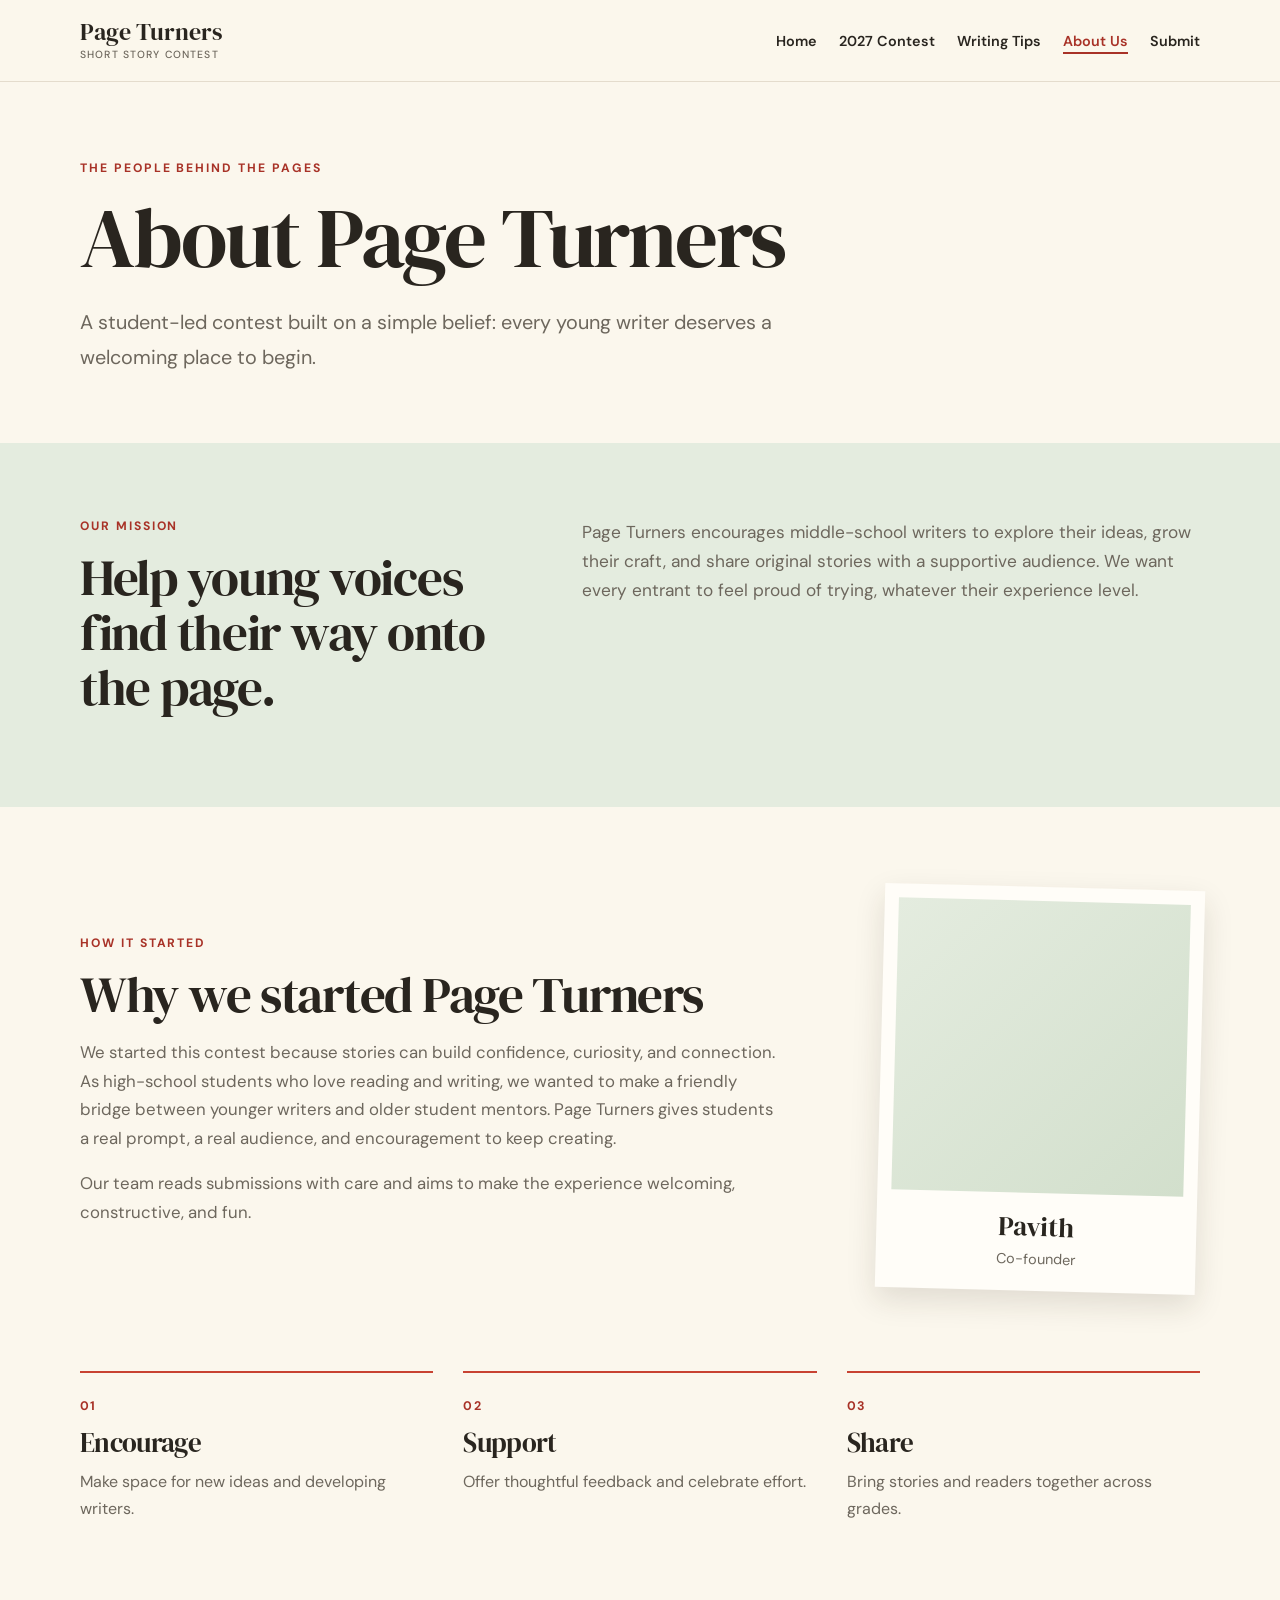
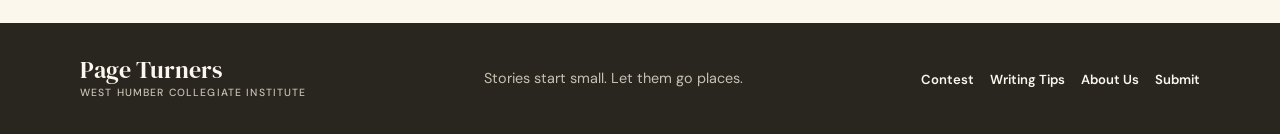
==== commit ea7e8990: "Redesign Page Turners pages and repair shared styles and assets" ====
--- a/aboutus.html
+++ b/aboutus.html
@@ -1,41 +1,8 @@
-<!DOCTYPE html>
-<html lang="en">
-<head>
-  <meta charset="utf-8"><meta name="viewport" content="width=device-width, initial-scale=1">
-  <title>About Us | Page Turners</title>
-  <link href="https://cdn.jsdelivr.net/npm/bootstrap@5.1.3/dist/css/bootstrap.min.css" rel="stylesheet">
-  <link rel="stylesheet" href="style.css">
-</head>
-<body class="container-fluid p-0">
-  <nav aria-label="Main navigation"><ul class="nav-buttons"><li><a href="index.html">Home</a></li><li><a href="aboutus.html">About Us</a></li><li><a href="contest.html">2027 Contest</a></li><li><a href="submit.html">Submit your Work</a></li></ul></nav>
-  <header><img src="Mascot" alt="Page Turners mascot"><div><h1>About Us</h1><h4>Grade 10–12 student mentors</h4></div></header>
-  <main class="container-fluid py-4">
-    <div class="page-shell">
-      <div class="textbox float impact"><h3>Our mission is to give middle school writers a welcoming audience and the confidence to keep turning ideas into stories.</h3></div>
-
-      <section class="founder-layout">
-        <div class="founder-photo"><img src="Pavith photo" alt="Pavith, co-founder of Page Turners"><strong>Pavith</strong><span>Co-founder</span></div>
-        <div><h2>Our story</h2><p>Page Turners was created by high school students who believe storytelling is a skill worth sharing. We started the contest to help middle school writers try, revise, and celebrate their work in a supportive setting.</p><p>We wanted younger students to meet thoughtful mentors who understand how a story grows—and to know that their ideas deserve to be read.</p></div>
-      </section>
-
-      <section>
-        <h2 class="section-title">Why we started Page Turners</h2>
-        <div class="content-grid">
-          <article class="card"><h3>Make writing feel possible</h3><p>A clear prompt and a supportive process can help a first idea become a complete story.</p></article>
-          <article class="card sage"><h3>Build a peer community</h3><p>Older students can show younger writers that creativity is a craft anyone can grow.</p></article>
-        </div>
-      </section>
-
-      <section>
-        <h2 class="section-title">Meet the founders</h2>
-        <div class="team-grid">
-          <article class="team-member"><h3>Chiara</h3><p><strong>Co-founder</strong></p><p>Loves creative writing and visual design. Chiara helps writers shape clear characters and thoughtful narratives.</p></article>
-          <article class="team-member"><h3>Pavith</h3><p><strong>Co-founder</strong></p><p>Enjoys fantasy and science fiction and brings a thoughtful eye to world-building, plot, and character choices.</p></article>
-          <article class="team-member"><h3>Ms. Shurr</h3><p><strong>Faculty mentor</strong></p><p>Supports the mentor team and helps ensure the contest reflects strong middle school learning goals.</p></article>
-        </div>
-      </section>
-    </div>
-  </main>
-  <footer><div><h1>Organizers</h1><ul><li>Chiara Scutti</li><li>Pavith Vohra</li><li>Ms. Shurr</li><li><em>West Humber Collegiate Institute</em></li></ul></div><div><h1>Contact</h1><ul><li>School Phone: To be announced</li><li>Email: To be announced</li></ul></div><div><h1>Pages</h1><ul><li><a href="index.html">Home</a></li><li><a href="aboutus.html">About Us</a></li><li><a href="contest.html">2027 Contest</a></li><li><a href="submit.html">Submit</a></li></ul></div></footer>
-</body>
-</html>
+<!doctype html>
+<html lang="en"><head><meta charset="utf-8"><meta name="viewport" content="width=device-width, initial-scale=1"><title>About Us — Page Turners</title><link rel="stylesheet" href="./style.css"></head><body>
+<nav class="site-nav" aria-label="Main navigation"><a class="wordmark" href="./index.html">Page Turners<span>Short Story Contest</span></a><ul class="nav-links"><li><a href="./index.html">Home</a></li><li><a href="./contest.html">2027 Contest</a></li><li><a href="./writingtips.html">Writing Tips</a></li><li><a aria-current="page" href="./aboutus.html">About Us</a></li><li><a href="./submit.html">Submit</a></li></ul></nav>
+<main><header class="page-heading wrap"><p class="eyebrow">The people behind the pages</p><h1>About Page Turners</h1><p class="lede">A student-led contest built on a simple belief: every young writer deserves a welcoming place to begin.</p></header>
+<section class="sage-band"><div class="wrap two-column mission"><div><p class="eyebrow">Our mission</p><h2>Help young voices find their way onto the page.</h2></div><div><p>Page Turners encourages middle-school writers to explore their ideas, grow their craft, and share original stories with a supportive audience. We want every entrant to feel proud of trying, whatever their experience level.</p></div></div></section>
+<section class="wrap founders-section"><div class="founders-intro"><p class="eyebrow">How it started</p><h2>Why we started Page Turners</h2><p>We started this contest because stories can build confidence, curiosity, and connection. As high-school students who love reading and writing, we wanted to make a friendly bridge between younger writers and older student mentors. Page Turners gives students a real prompt, a real audience, and encouragement to keep creating.</p><p>Our team reads submissions with care and aims to make the experience welcoming, constructive, and fun.</p></div><figure class="profile-card"><div class="profile-photo"><img src="./Pavith photo.png" alt="Pavith, Page Turners co-founder" onerror="this.parentElement.classList.add('no-image'); this.remove();"></div><figcaption><strong>Pavith</strong><span>Co-founder</span></figcaption></figure></section>
+<section class="wrap values-row"><article><span class="number">01</span><h3>Encourage</h3><p>Make space for new ideas and developing writers.</p></article><article><span class="number">02</span><h3>Support</h3><p>Offer thoughtful feedback and celebrate effort.</p></article><article><span class="number">03</span><h3>Share</h3><p>Bring stories and readers together across grades.</p></article></section></main>
+<footer class="site-footer"><div class="wrap footer-inner"><a class="wordmark" href="./index.html">Page Turners<span>West Humber Collegiate Institute</span></a><p>Stories start small. Let them go places.</p><ul class="footer-links"><li><a href="./contest.html">Contest</a></li><li><a href="./writingtips.html">Writing Tips</a></li><li><a href="./aboutus.html">About Us</a></li><li><a href="./submit.html">Submit</a></li></ul></div></footer></body></html>
--- a/style.css
+++ b/style.css
@@ -1,303 +1,11 @@
-/* Page Turners — warm literary magazine */
-:root {
-  --cream: #f8f3e7;
-  --paper: #fffdf7;
-  --ink: #24251f;
-  --tomato: #c94e38;
-  --sage: #ccd8bd;
-  --sage-dark: #66745a;
-  --line: #d7d0bd;
-}
-
-* { box-sizing: border-box; }
-html { scroll-behavior: smooth; }
-body {
-  margin: 0;
-  background: var(--cream);
-  color: var(--ink);
-  font-family: Georgia, "Times New Roman", serif;
-  line-height: 1.65;
-}
-img { max-width: 100%; height: auto; }
-a { color: var(--tomato); }
-
-nav {
-  background: var(--ink);
-  border: 0;
-  padding: 12px 20px;
-}
-.nav-buttons {
-  max-width: 1100px;
-  margin: 0 auto;
-  display: flex;
-  flex-wrap: wrap;
-  justify-content: center;
-  gap: 8px 28px;
-}
-.nav-buttons li { list-style: none; }
-.nav-buttons li a {
-  color: #fffaf0;
-  font-family: Arial, sans-serif;
-  font-size: 0.95rem;
-  font-weight: 700;
-  text-decoration: none;
-  padding: 6px 2px;
-}
-.nav-buttons li a:hover { color: #f19b83; }
-
-header {
-  min-height: 180px;
-  background: var(--cream);
-  text-align: left;
-  padding: 28px max(20px, calc((100% - 1100px) / 2));
-  display: grid;
-  grid-template-columns: 180px 1fr;
-  align-items: center;
-  gap: 40px;
-}
-header img {
-  width: 180px;
-  max-width: 180px;
-  margin: 0;
-}
-header h1 {
-  color: var(--ink);
-  font-family: Georgia, "Times New Roman", serif;
-  font-size: clamp(3rem, 8vw, 6.5rem);
-  line-height: 0.95;
-  text-shadow: none;
-  margin: 0;
-}
-header h4 {
-  color: var(--tomato);
-  font-family: Arial, sans-serif;
-  font-size: 1.05rem;
-  letter-spacing: 0.16em;
-  text-transform: uppercase;
-  margin: 12px 0 0;
-}
-.transition1 { height: 18px; background: var(--cream); }
-
-main { background: var(--cream); }
-main.container-fluid { padding: 40px 20px 72px; }
-main h1, main h2, main h3 {
-  color: var(--ink);
-  font-family: Georgia, "Times New Roman", serif;
-}
-main h2 { font-size: clamp(2.2rem, 5vw, 3.8rem); line-height: 1.12; }
-main h3 { font-size: clamp(1.45rem, 3vw, 2.1rem); line-height: 1.2; }
-main p, main li { font-family: Arial, sans-serif; font-size: 1.05rem; }
-
-.page-shell { max-width: 1100px; margin: 0 auto; }
-.hero {
-  min-height: 520px;
-  max-width: 1100px;
-  margin: 10px auto 70px;
-  display: grid;
-  grid-template-columns: 1.15fr 0.85fr;
-  align-items: center;
-  gap: 30px;
-}
-.hero-copy { max-width: 650px; }
-.hero h1 {
-  font-size: clamp(4rem, 8vw, 7.5rem);
-  line-height: 0.92;
-  letter-spacing: -0.06em;
-  margin: 0 0 28px;
-}
-.hero h1 span { display: block; color: var(--tomato); }
-.hero p { max-width: 590px; font-size: 1.18rem; }
-.hero-mascot {
-  width: 100%;
-  max-height: 500px;
-  object-fit: contain;
-  filter: drop-shadow(0 16px 20px rgba(36,37,31,.12));
-}
-.button {
-  display: inline-block;
-  background: var(--tomato);
-  color: white;
-  border: 0;
-  border-radius: 3px;
-  text-decoration: none;
-  font-family: Arial, sans-serif;
-  font-weight: 800;
-  font-size: 1rem;
-  padding: 14px 22px;
-  margin-top: 12px;
-}
-.button:hover { background: #a93d2b; color: white; }
-
-.why-section {
-  background: var(--sage);
-  border-radius: 4px;
-  padding: clamp(35px, 6vw, 70px);
-  display: grid;
-  grid-template-columns: 0.7fr 1.3fr;
-  gap: 50px;
-  margin: 30px auto 70px;
-  max-width: 1100px;
-}
-.why-section h2 { margin: 0; }
-.why-section ul { columns: 2; column-gap: 45px; padding-left: 20px; }
-.why-section li { margin-bottom: 12px; break-inside: avoid; }
-
-.textbox, .frame { width: auto; }
-.textbox { margin: 0; }
-.textbox.float, .textbox.partialborder {
-  background: var(--paper);
-  border: 1px solid var(--line);
-  border-radius: 4px;
-  box-shadow: none;
-  padding: clamp(24px, 4vw, 42px);
-  text-align: left;
-}
-.textbox.float.alt { background: var(--sage); }
-.textbox.float.impact {
-  background: var(--tomato);
-  border: 0;
-  color: white;
-}
-.textbox.float.impact h3 { color: white; }
-.textbox.partialborder { border-left: 8px solid var(--tomato); }
-.textbox.partialborder.l, .textbox.partialborder.r { border: 1px solid var(--line); border-left: 8px solid var(--tomato); text-align: left; }
-.textbox.partialborder.alt { background: var(--sage); }
-
-.section-title { margin: 50px 0 24px; }
-.content-grid {
-  display: grid;
-  grid-template-columns: repeat(2, minmax(0, 1fr));
-  gap: 24px;
-}
-.at-a-glance {
-  max-width: 1100px;
-  margin: 30px auto 50px;
-  background: var(--sage);
-  border-left: 10px solid var(--tomato);
-  border-radius: 4px;
-  padding: clamp(24px, 5vw, 45px);
-}
-.at-a-glance h2 { margin-top: 0; }
-.details-grid {
-  display: grid;
-  grid-template-columns: repeat(4, 1fr);
-  gap: 18px;
-}
-.detail { border-top: 1px solid var(--sage-dark); padding-top: 12px; }
-.detail strong { display: block; color: var(--tomato); font-family: Arial, sans-serif; }
-.detail span { font-family: Arial, sans-serif; }
-
-.prize-grid, .criteria-grid, .tips-grid {
-  display: grid;
-  grid-template-columns: repeat(3, 1fr);
-  gap: 20px;
-}
-.card {
-  background: var(--paper);
-  border: 1px solid var(--line);
-  border-top: 7px solid var(--tomato);
-  padding: 24px;
-}
-.card.sage { background: var(--sage); }
-.card h3 { margin-top: 0; }
-
-.founder-layout {
-  max-width: 1100px;
-  margin: 30px auto 60px;
-  display: grid;
-  grid-template-columns: 310px 1fr;
-  align-items: center;
-  gap: 48px;
-}
-.founder-photo { text-align: center; }
-.founder-photo img {
-  width: 290px;
-  height: 290px;
-  object-fit: cover;
-  border: 8px solid var(--paper);
-  box-shadow: 0 12px 28px rgba(36,37,31,.12);
-}
-.founder-photo strong, .founder-photo span { display: block; }
-.founder-photo strong { font-size: 1.4rem; margin-top: 12px; }
-.founder-photo span { color: var(--tomato); font-family: Arial, sans-serif; text-transform: uppercase; letter-spacing: .12em; }
-
-.frame.polaroid { display: none; }
-.team-grid { display: grid; grid-template-columns: repeat(3, 1fr); gap: 22px; }
-.team-member { background: var(--paper); border: 1px solid var(--line); padding: 26px; }
-.team-member h3 { color: var(--tomato); }
-
-.tips-grid { grid-template-columns: repeat(2, 1fr); }
-.example-box {
-  background: var(--ink);
-  color: #fffaf0;
-  padding: clamp(24px, 5vw, 42px);
-  margin: 30px 0;
-}
-.example-box h2, .example-box h3 { color: #fffaf0; }
-.example-box p { color: #fffaf0; }
-.example-step { border-bottom: 1px solid #aaa; padding-bottom: 16px; margin-bottom: 16px; }
-
-.status-banner {
-  max-width: 900px;
-  margin: 50px auto;
-  background: var(--sage);
-  border: 2px solid var(--ink);
-  border-radius: 4px;
-  padding: clamp(28px, 6vw, 55px);
-  text-align: center;
-}
-.status-banner h1 { font-size: clamp(2.5rem, 7vw, 5rem); }
-.status-banner .status {
-  display: inline-block;
-  background: var(--tomato);
-  color: white;
-  font-family: Arial, sans-serif;
-  font-weight: 800;
-  text-transform: uppercase;
-  letter-spacing: .12em;
-  padding: 8px 14px;
-}
-
-footer {
-  background: var(--ink);
-  color: #fffaf0;
-  border: 0;
-  padding: 38px max(20px, calc((100% - 1100px) / 2));
-  display: grid;
-  grid-template-columns: repeat(3, 1fr);
-  gap: 30px;
-}
-footer h1 { font-family: Georgia, serif; font-size: 1.2rem; color: #fffaf0; }
-footer ul { list-style: none; padding: 0; }
-footer li, footer a { color: #fffaf0; font-family: Arial, sans-serif; font-size: .9rem; }
-footer a:hover { color: #f19b83; }
-
-.accordion-item { border-color: var(--line); }
-.accordion-button, .accordion-body { font-family: Arial, sans-serif; }
-.accordion-button:not(.collapsed) { background: var(--sage); color: var(--ink); }
-
-@media (max-width: 768px) {
-  header { grid-template-columns: 110px 1fr; gap: 18px; min-height: 140px; padding: 20px; }
-  header img { width: 110px; }
-  header h1 { font-size: clamp(2.4rem, 12vw, 4rem); }
-  .hero { grid-template-columns: 1fr; min-height: auto; margin-bottom: 45px; }
-  .hero-mascot { max-height: 330px; margin: 10px auto 0; }
-  .hero h1 { font-size: clamp(3.5rem, 18vw, 5.5rem); }
-  .why-section { grid-template-columns: 1fr; gap: 20px; }
-  .why-section ul { columns: 1; }
-  .details-grid { grid-template-columns: repeat(2, 1fr); }
-  .content-grid, .prize-grid, .criteria-grid, .tips-grid, .team-grid, footer { grid-template-columns: 1fr; }
-  .founder-layout { grid-template-columns: 1fr; text-align: left; }
-  .founder-photo { order: -1; }
-  .founder-photo img { width: min(290px, 85vw); height: min(290px, 85vw); }
-  main.container-fluid { padding-bottom: 45px; }
-  footer { text-align: left; }
-}
-
-@media (max-width: 420px) {
-  .nav-buttons { gap: 4px 14px; }
-  .nav-buttons li a { font-size: .82rem; }
-  header { grid-template-columns: 85px 1fr; }
-  header img { width: 85px; }
-  .details-grid { grid-template-columns: 1fr; }
-}
+@import url('https://fonts.googleapis.com/css2?family=DM+Sans:wght@400;500;600;700&family=DM+Serif+Display&display=swap');
+:root{--cream:#fbf7ed;--paper:#fffdf8;--ink:#29251f;--muted:#6d675d;--tomato:#c84332;--tomato-dark:#a83227;--sage:#e4ecdf;--sage-ink:#405644;--line:#e4dccd;--serif:'DM Serif Display',Georgia,'Times New Roman',serif;--sans:'DM Sans','Segoe UI',sans-serif}*{box-sizing:border-box}html{scroll-behavior:smooth}body{margin:0;background:var(--cream);color:var(--ink);font-family:var(--sans);font-size:1rem;line-height:1.7}a{color:var(--tomato-dark)}a:focus-visible{outline:3px solid var(--tomato);outline-offset:4px}img{max-width:100%}.wrap{width:min(1120px,calc(100% - 48px));margin-inline:auto}h1,h2,h3,p{margin-top:0}h1,h2,h3{font-family:var(--serif);font-weight:400;line-height:1.08;letter-spacing:-.025em}h1{font-size:clamp(3.2rem,8vw,6.4rem);margin-bottom:1.35rem}h2{font-size:clamp(2.2rem,4vw,3.6rem);margin-bottom:1rem}h3{font-size:1.7rem}p{color:var(--muted)}
+.site-nav{min-height:82px;display:flex;align-items:center;justify-content:space-between;gap:24px;padding:14px max(24px,calc((100% - 1120px)/2));border-bottom:1px solid var(--line);background:rgba(251,247,237,.96)}.wordmark{color:var(--ink);font:1.5rem/1.05 var(--serif);text-decoration:none;white-space:nowrap}.wordmark span{display:block;margin-top:5px;color:var(--muted);font:500 .65rem/1.2 var(--sans);letter-spacing:.11em;text-transform:uppercase}.nav-links,.footer-links{display:flex;flex-wrap:wrap;align-items:center;gap:8px 22px;margin:0;padding:0;list-style:none}.nav-links a,.footer-links a{color:var(--ink);font-size:.9rem;font-weight:600;text-decoration:none}.nav-links a:hover,.nav-links a[aria-current=page]{color:var(--tomato-dark);text-decoration:underline;text-decoration-thickness:2px;text-underline-offset:6px}
+.hero{min-height:570px;display:grid;grid-template-columns:1.05fr .95fr;align-items:center;gap:clamp(35px,8vw,110px);padding-block:72px 84px}.hero-copy{max-width:630px}.eyebrow{margin-bottom:15px;color:var(--tomato-dark);font-size:.76rem;font-weight:700;letter-spacing:.16em;line-height:1.4;text-transform:uppercase}.lede{max-width:590px;margin-bottom:28px;font-size:clamp(1.05rem,1.8vw,1.24rem);line-height:1.75}.button{min-height:54px;display:inline-flex;align-items:center;justify-content:center;gap:15px;padding:13px 22px;border:2px solid var(--tomato);border-radius:4px;background:var(--tomato);color:white;font-weight:700;text-decoration:none;transition:background .2s,transform .2s}.button:hover{transform:translateY(-2px);background:var(--tomato-dark);color:white}.button-outline{background:transparent;color:var(--tomato-dark)}.button-outline:hover{color:white}.hero-art{position:relative;min-height:360px;display:grid;place-items:center;overflow:hidden;border-radius:48% 48% 6px 6px;background:var(--sage)}.hero-art img{width:min(100%,410px);max-height:390px;padding:22px;object-fit:contain}.hero-art.no-image{background:radial-gradient(ellipse at 50% 40%,#d2dfcc 0 36%,transparent 37%),var(--sage)}.art-caption{position:absolute;right:12px;bottom:13px;left:12px;color:var(--sage-ink);font:italic 1rem var(--serif);text-align:center}
+.sage-band{background:var(--sage)}.two-column{display:grid;grid-template-columns:.8fr 1.2fr;gap:clamp(30px,7vw,100px);align-items:start}.why,.mission{padding-block:75px}.why p:not(.eyebrow),.mission p:not(.eyebrow){font-size:1.08rem}.check-list{display:grid;gap:11px;margin:22px 0;padding-left:1.2rem;color:var(--ink)}.check-list li{padding-left:4px}.check-list li::marker{color:var(--tomato)}.text-link{display:inline-block;font-weight:700;text-decoration-thickness:1px;text-underline-offset:4px}.small-cta,.inline-note{padding-block:72px}.small-cta h2{margin-bottom:16px}
+.page-heading{padding-block:78px 40px}.page-heading h1{font-size:clamp(3rem,7vw,5.3rem)}.page-heading .lede{max-width:700px}.glance-card{padding:clamp(24px,5vw,54px);border:1px solid var(--line);border-top:6px solid var(--tomato);background:var(--paper);box-shadow:0 14px 35px rgba(48,38,26,.06)}.section-heading{margin-bottom:25px}.section-heading h2{margin-bottom:0}.glance-grid{display:grid;grid-template-columns:repeat(4,1fr);gap:14px;margin:0}.glance-grid div{min-height:125px;padding:20px;background:var(--sage)}.glance-grid dt{margin-bottom:10px;color:var(--sage-ink);font-size:.75rem;font-weight:700;letter-spacing:.12em;text-transform:uppercase}.glance-grid dd{margin:0;color:var(--ink);font:1.35rem/1.25 var(--serif)}.fine-print{margin:22px 0 0;font-size:.9rem}.content-grid{display:grid;grid-template-columns:1.2fr .8fr;gap:24px;padding-block:30px 35px}.paper-card,.tomato-card{padding:clamp(25px,4vw,42px)}.paper-card{border:1px solid var(--line);background:var(--paper)}.paper-card .check-list{margin-bottom:0}.tomato-card{background:var(--tomato);color:white}.tomato-card .eyebrow,.tomato-card p{color:#fff4e8}.tomato-card h2{color:white}.tomato-card p{font-size:1.05rem}.inline-note{max-width:780px}.inline-note h2{font-size:clamp(2rem,4vw,3rem)}.inline-note .button{margin-top:8px}
+.founders-section{display:grid;grid-template-columns:1fr 320px;gap:clamp(35px,8vw,100px);align-items:center;padding-block:80px}.founders-intro p:not(.eyebrow){font-size:1.05rem}.profile-card{width:100%;max-width:320px;margin:0;padding:14px 14px 20px;transform:rotate(1.5deg);background:var(--paper);box-shadow:0 12px 30px rgba(48,38,26,.13);text-align:center}.profile-photo{aspect-ratio:1/1;overflow:hidden;background:var(--sage)}.profile-photo img{width:100%;height:100%;object-fit:cover}.profile-photo.no-image{background:linear-gradient(135deg,var(--sage),#d2dfcc)}.profile-card figcaption{display:grid;gap:2px;padding-top:15px}.profile-card figcaption strong{font:1.7rem var(--serif)}.profile-card figcaption span{color:var(--muted);font-size:.9rem}.values-row{display:grid;grid-template-columns:repeat(3,1fr);gap:30px;padding-block:0 85px}.values-row article{padding-top:18px;border-top:2px solid var(--tomato)}.values-row h3{margin:10px 0}.number{color:var(--tomato-dark);font-size:.78rem;font-weight:700;letter-spacing:.12em}
+.tips-grid{display:grid;grid-template-columns:repeat(3,1fr);gap:18px;padding-block:10px 70px}.tip-card{min-height:210px;padding:26px;border:1px solid var(--line);background:var(--paper)}.tip-card h2{margin:13px 0 10px;font-size:1.65rem}.tip-card p{margin-bottom:0}.example-layout{display:grid;grid-template-columns:.8fr 1.2fr;gap:clamp(30px,7vw,95px);align-items:center;padding-block:70px}.example-card{padding:30px;border-left:4px solid var(--tomato);background:var(--paper)}.example-card p:last-child{margin-bottom:0}.example-label{margin:16px 0 5px;color:var(--tomato-dark);font-size:.72rem;font-weight:700;letter-spacing:.12em;text-transform:uppercase}.example-label:first-child{margin-top:0}
+.status-card{max-width:820px;margin-bottom:20px;padding:clamp(28px,6vw,64px);border:1px solid var(--line);border-left:7px solid var(--tomato);background:var(--paper);box-shadow:0 14px 35px rgba(48,38,26,.07)}.status-pill{display:inline-flex;align-items:center;gap:9px;margin-bottom:22px;padding:7px 12px;border-radius:100px;background:#f4e3dc;color:var(--tomato-dark);font-size:.78rem;font-weight:700;letter-spacing:.06em;text-transform:uppercase}.status-dot{width:9px;height:9px;border-radius:50%;background:var(--tomato)}.status-card h2{font-size:clamp(2.2rem,5vw,3.8rem)}.status-card p{max-width:620px;margin-bottom:26px;font-size:1.05rem}
+.site-footer{padding-block:34px;background:var(--ink);color:var(--cream)}.footer-inner{display:flex;flex-wrap:wrap;align-items:center;justify-content:space-between;gap:22px}.site-footer .wordmark,.site-footer .footer-links a{color:var(--cream)}.site-footer .wordmark span,.site-footer p{color:#c8c0b3}.site-footer p{margin:0;font-size:.9rem}.footer-links{gap:10px 16px}.footer-links a{font-size:.82rem}
+@media(max-width:760px){.wrap{width:min(100% - 36px,620px)}.site-nav{align-items:flex-start;flex-direction:column;gap:14px;padding:16px 18px}.nav-links{gap:8px 15px}.nav-links a{font-size:.84rem}.hero{min-height:0;grid-template-columns:1fr;gap:34px;padding-block:55px 58px}.hero h1{font-size:clamp(3rem,13vw,5rem)}.hero-art{min-height:270px;max-height:390px}.hero-art img{max-height:300px}.two-column,.example-layout{grid-template-columns:1fr;gap:22px}.why,.mission{padding-block:50px}.glance-grid{grid-template-columns:repeat(2,1fr)}.content-grid{grid-template-columns:1fr}.founders-section{grid-template-columns:1fr;gap:30px;padding-block:55px}.profile-card{width:min(100%,300px);justify-self:center}.values-row{grid-template-columns:1fr;gap:24px;padding-bottom:55px}.tips-grid{grid-template-columns:1fr;padding-bottom:48px}.tip-card{min-height:0}.example-layout{padding-block:50px}.page-heading{padding-block:55px 30px}.small-cta,.inline-note{padding-block:52px}.footer-inner{align-items:flex-start;flex-direction:column}}@media(max-width:380px){.wrap{width:calc(100% - 28px)}.glance-grid{gap:9px}.glance-grid div{min-height:112px;padding:14px}.glance-grid dd{font-size:1.18rem}.nav-links{gap:7px 12px}}@media(prefers-reduced-motion:reduce){html{scroll-behavior:auto}*,*::before,*::after{transition-duration:.01ms!important}}
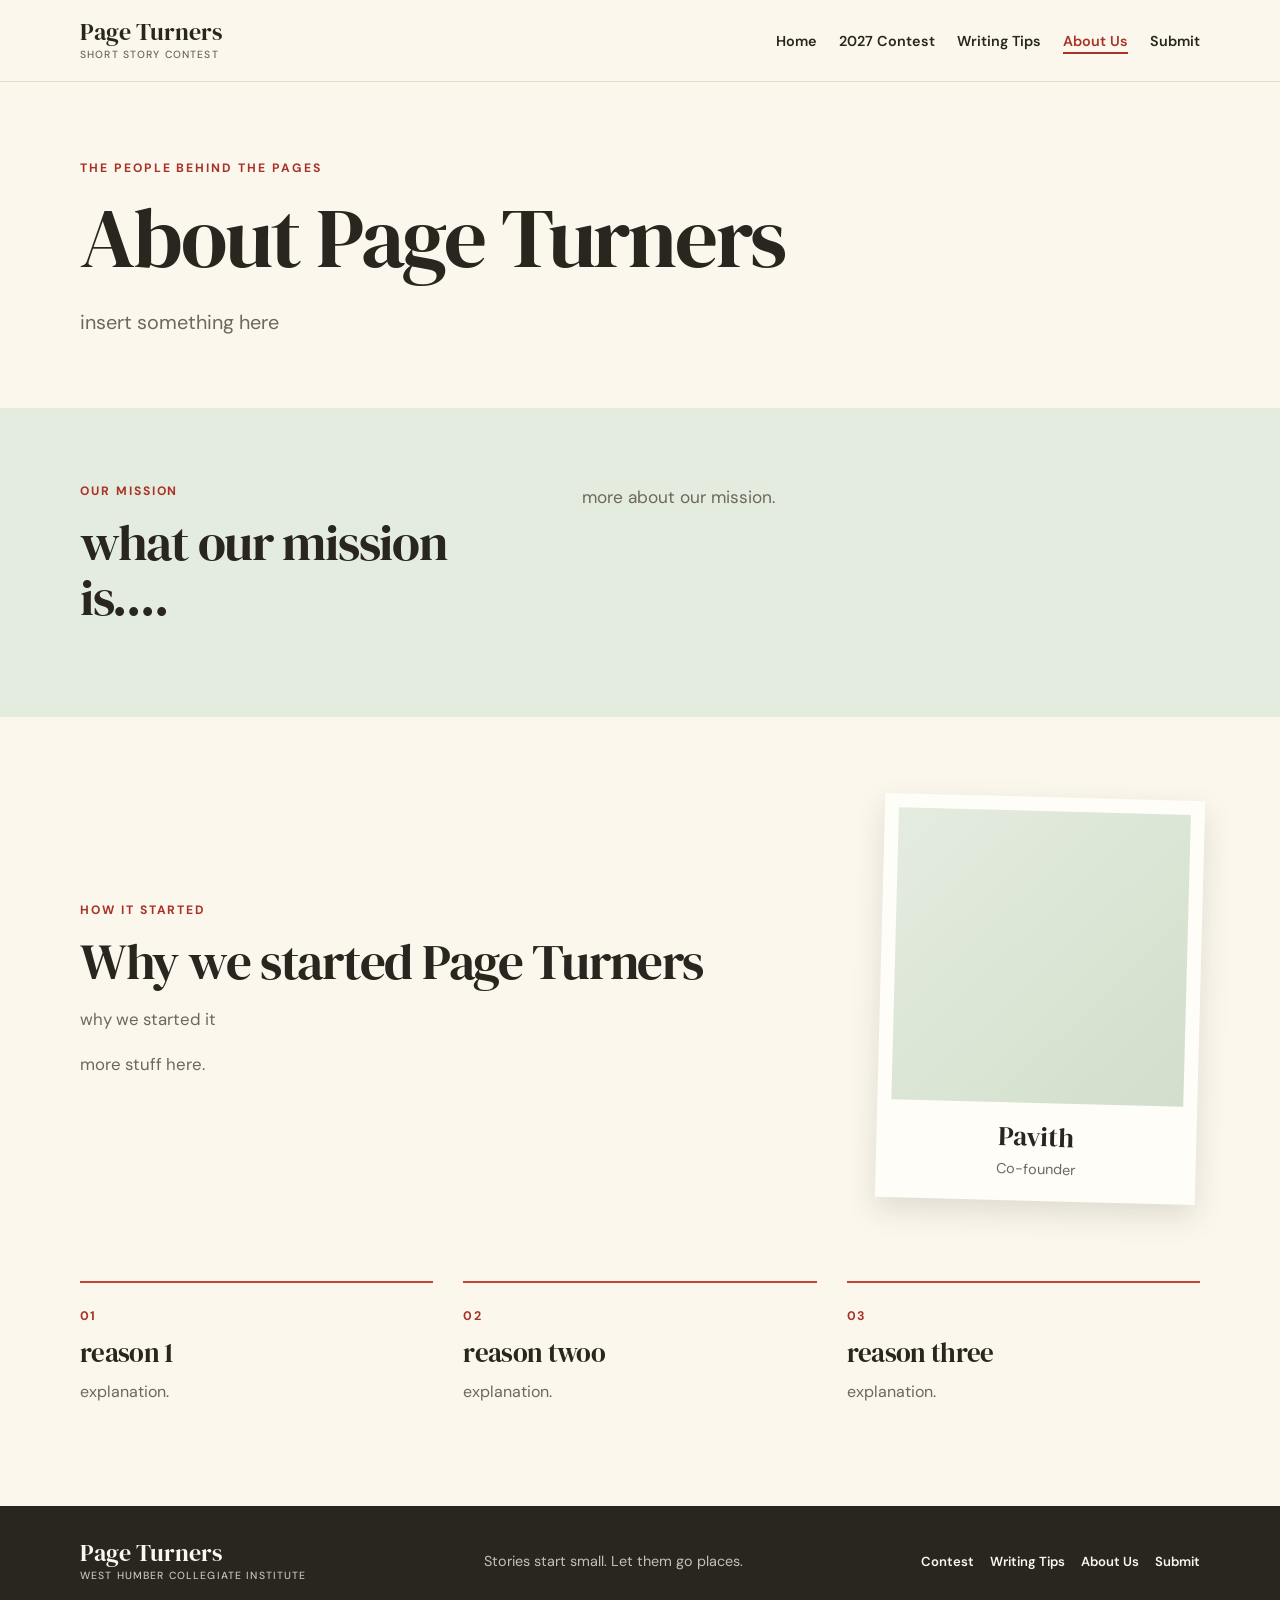
==== commit 7a4dcab4: "Revise About Us page content Updated the About Us page content with new mission and founder details." ====
--- a/aboutus.html
+++ b/aboutus.html
@@ -1,8 +1,8 @@
 <!doctype html>
 <html lang="en"><head><meta charset="utf-8"><meta name="viewport" content="width=device-width, initial-scale=1"><title>About Us — Page Turners</title><link rel="stylesheet" href="./style.css"></head><body>
 <nav class="site-nav" aria-label="Main navigation"><a class="wordmark" href="./index.html">Page Turners<span>Short Story Contest</span></a><ul class="nav-links"><li><a href="./index.html">Home</a></li><li><a href="./contest.html">2027 Contest</a></li><li><a href="./writingtips.html">Writing Tips</a></li><li><a aria-current="page" href="./aboutus.html">About Us</a></li><li><a href="./submit.html">Submit</a></li></ul></nav>
-<main><header class="page-heading wrap"><p class="eyebrow">The people behind the pages</p><h1>About Page Turners</h1><p class="lede">A student-led contest built on a simple belief: every young writer deserves a welcoming place to begin.</p></header>
-<section class="sage-band"><div class="wrap two-column mission"><div><p class="eyebrow">Our mission</p><h2>Help young voices find their way onto the page.</h2></div><div><p>Page Turners encourages middle-school writers to explore their ideas, grow their craft, and share original stories with a supportive audience. We want every entrant to feel proud of trying, whatever their experience level.</p></div></div></section>
-<section class="wrap founders-section"><div class="founders-intro"><p class="eyebrow">How it started</p><h2>Why we started Page Turners</h2><p>We started this contest because stories can build confidence, curiosity, and connection. As high-school students who love reading and writing, we wanted to make a friendly bridge between younger writers and older student mentors. Page Turners gives students a real prompt, a real audience, and encouragement to keep creating.</p><p>Our team reads submissions with care and aims to make the experience welcoming, constructive, and fun.</p></div><figure class="profile-card"><div class="profile-photo"><img src="./Pavith photo.png" alt="Pavith, Page Turners co-founder" onerror="this.parentElement.classList.add('no-image'); this.remove();"></div><figcaption><strong>Pavith</strong><span>Co-founder</span></figcaption></figure></section>
-<section class="wrap values-row"><article><span class="number">01</span><h3>Encourage</h3><p>Make space for new ideas and developing writers.</p></article><article><span class="number">02</span><h3>Support</h3><p>Offer thoughtful feedback and celebrate effort.</p></article><article><span class="number">03</span><h3>Share</h3><p>Bring stories and readers together across grades.</p></article></section></main>
+<main><header class="page-heading wrap"><p class="eyebrow">The people behind the pages</p><h1>About Page Turners</h1><p class="lede">insert something here</p></header>
+<section class="sage-band"><div class="wrap two-column mission"><div><p class="eyebrow">Our mission</p><h2>what our mission is....</h2></div><div><p>more about our mission.</p></div></div></section>
+<section class="wrap founders-section"><div class="founders-intro"><p class="eyebrow">How it started</p><h2>Why we started Page Turners</h2><p>why we started it</p><p>more stuff here.</p></div><figure class="profile-card"><div class="profile-photo"><img src="./Pavith photo.png" alt="Pavith, Page Turners co-founder" onerror="this.parentElement.classList.add('no-image'); this.remove();"></div><figcaption><strong>Pavith</strong><span>Co-founder</span></figcaption></figure></section>
+<section class="wrap values-row"><article><span class="number">01</span><h3>reason 1</h3><p>explanation.</p></article><article><span class="number">02</span><h3>reason twoo</h3><p>explanation.</p></article><article><span class="number">03</span><h3>reason three</h3><p>explanation.</p></article></section></main>
 <footer class="site-footer"><div class="wrap footer-inner"><a class="wordmark" href="./index.html">Page Turners<span>West Humber Collegiate Institute</span></a><p>Stories start small. Let them go places.</p><ul class="footer-links"><li><a href="./contest.html">Contest</a></li><li><a href="./writingtips.html">Writing Tips</a></li><li><a href="./aboutus.html">About Us</a></li><li><a href="./submit.html">Submit</a></li></ul></div></footer></body></html>
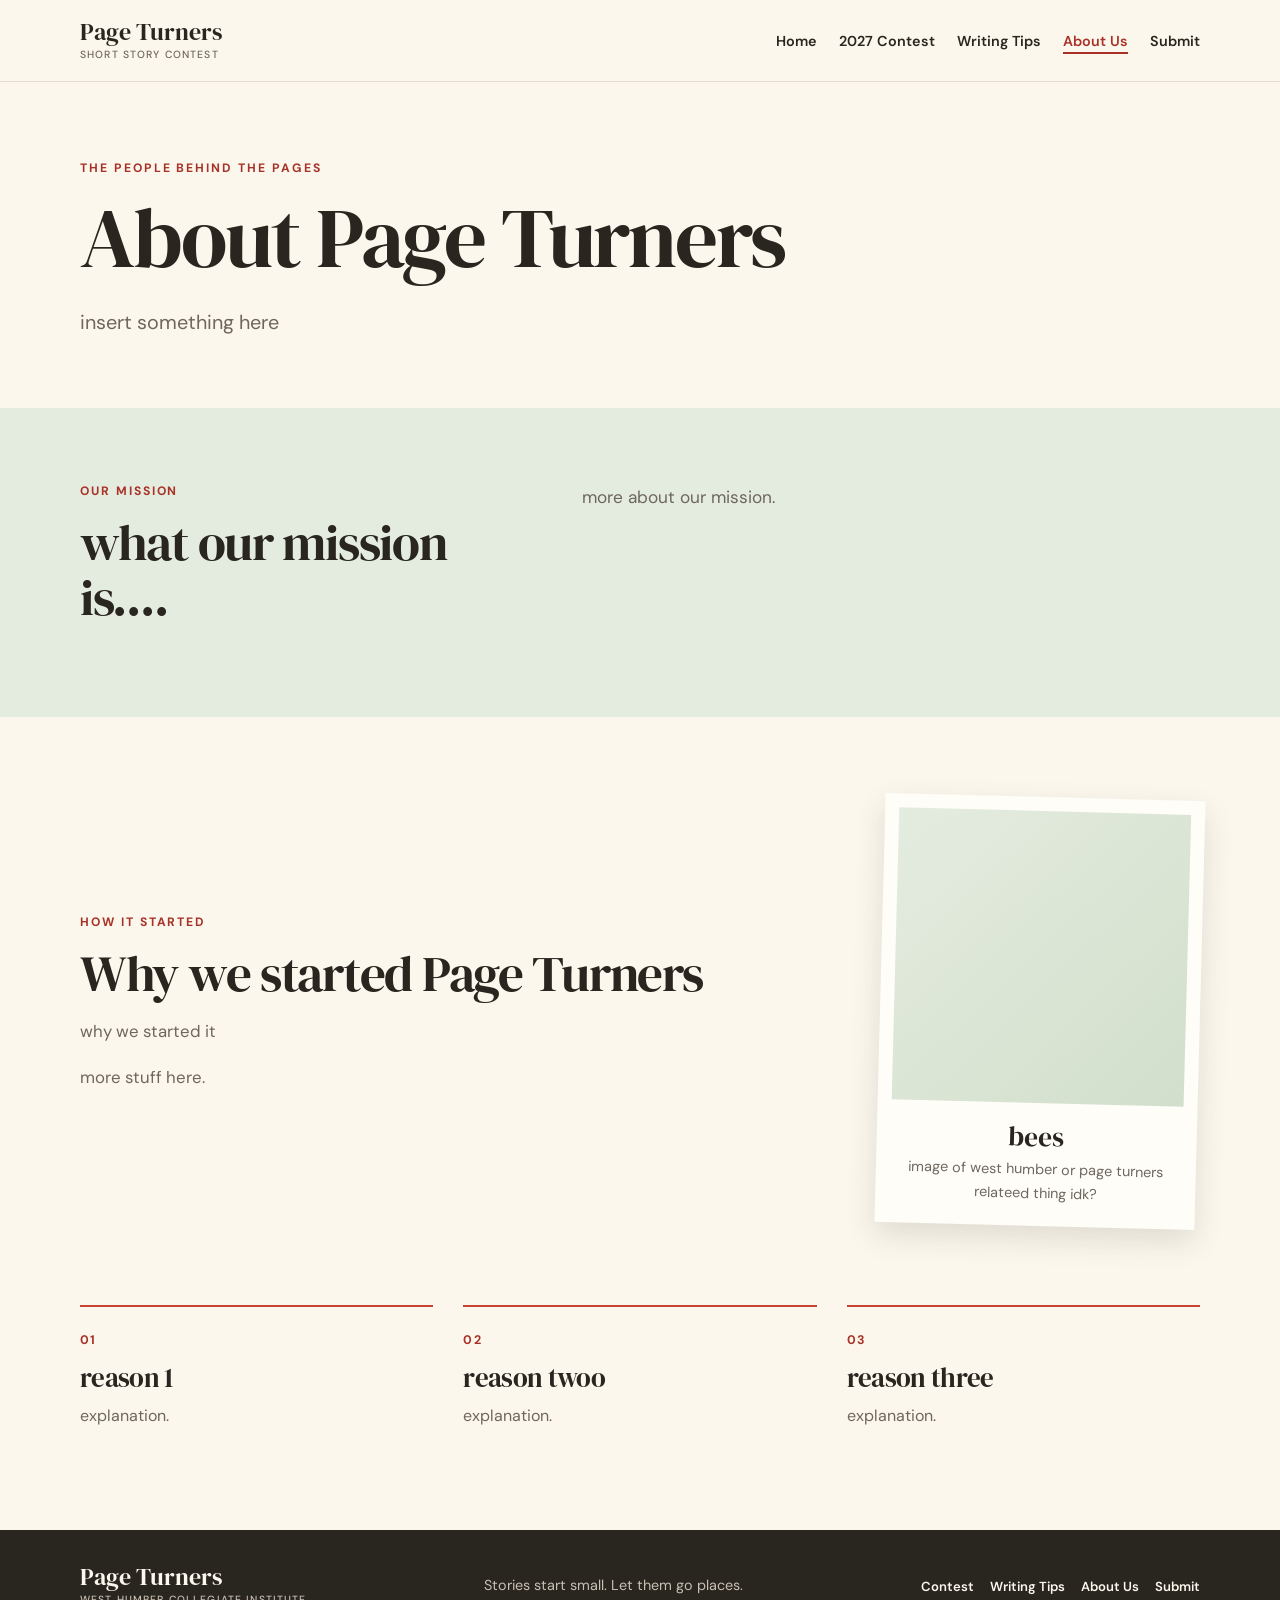
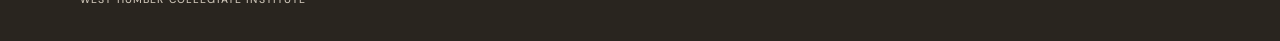
==== commit d198eb03: "Add new founder section with profile details" ====
--- a/aboutus.html
+++ b/aboutus.html
@@ -3,6 +3,6 @@
 <nav class="site-nav" aria-label="Main navigation"><a class="wordmark" href="./index.html">Page Turners<span>Short Story Contest</span></a><ul class="nav-links"><li><a href="./index.html">Home</a></li><li><a href="./contest.html">2027 Contest</a></li><li><a href="./writingtips.html">Writing Tips</a></li><li><a aria-current="page" href="./aboutus.html">About Us</a></li><li><a href="./submit.html">Submit</a></li></ul></nav>
 <main><header class="page-heading wrap"><p class="eyebrow">The people behind the pages</p><h1>About Page Turners</h1><p class="lede">insert something here</p></header>
 <section class="sage-band"><div class="wrap two-column mission"><div><p class="eyebrow">Our mission</p><h2>what our mission is....</h2></div><div><p>more about our mission.</p></div></div></section>
-<section class="wrap founders-section"><div class="founders-intro"><p class="eyebrow">How it started</p><h2>Why we started Page Turners</h2><p>why we started it</p><p>more stuff here.</p></div><figure class="profile-card"><div class="profile-photo"><img src="./Pavith photo.png" alt="Pavith, Page Turners co-founder" onerror="this.parentElement.classList.add('no-image'); this.remove();"></div><figcaption><strong>Pavith</strong><span>Co-founder</span></figcaption></figure></section>
+<section class="wrap founders-section"><div class="founders-intro"><p class="eyebrow">How it started</p><h2>Why we started Page Turners</h2><p>why we started it</p><p>more stuff here.</p></div><figure class="profile-card"><div class="profile-photo"><img src="./Pavith photo.png" alt="Pavith, Page Turners co-founder" onerror="this.parentElement.classList.add('no-image'); this.remove();"></div><figcaption><strong>bees</strong><span>image of west humber or page turners relateed thing idk?</span></figcaption></figure></section>
 <section class="wrap values-row"><article><span class="number">01</span><h3>reason 1</h3><p>explanation.</p></article><article><span class="number">02</span><h3>reason twoo</h3><p>explanation.</p></article><article><span class="number">03</span><h3>reason three</h3><p>explanation.</p></article></section></main>
 <footer class="site-footer"><div class="wrap footer-inner"><a class="wordmark" href="./index.html">Page Turners<span>West Humber Collegiate Institute</span></a><p>Stories start small. Let them go places.</p><ul class="footer-links"><li><a href="./contest.html">Contest</a></li><li><a href="./writingtips.html">Writing Tips</a></li><li><a href="./aboutus.html">About Us</a></li><li><a href="./submit.html">Submit</a></li></ul></div></footer></body></html>
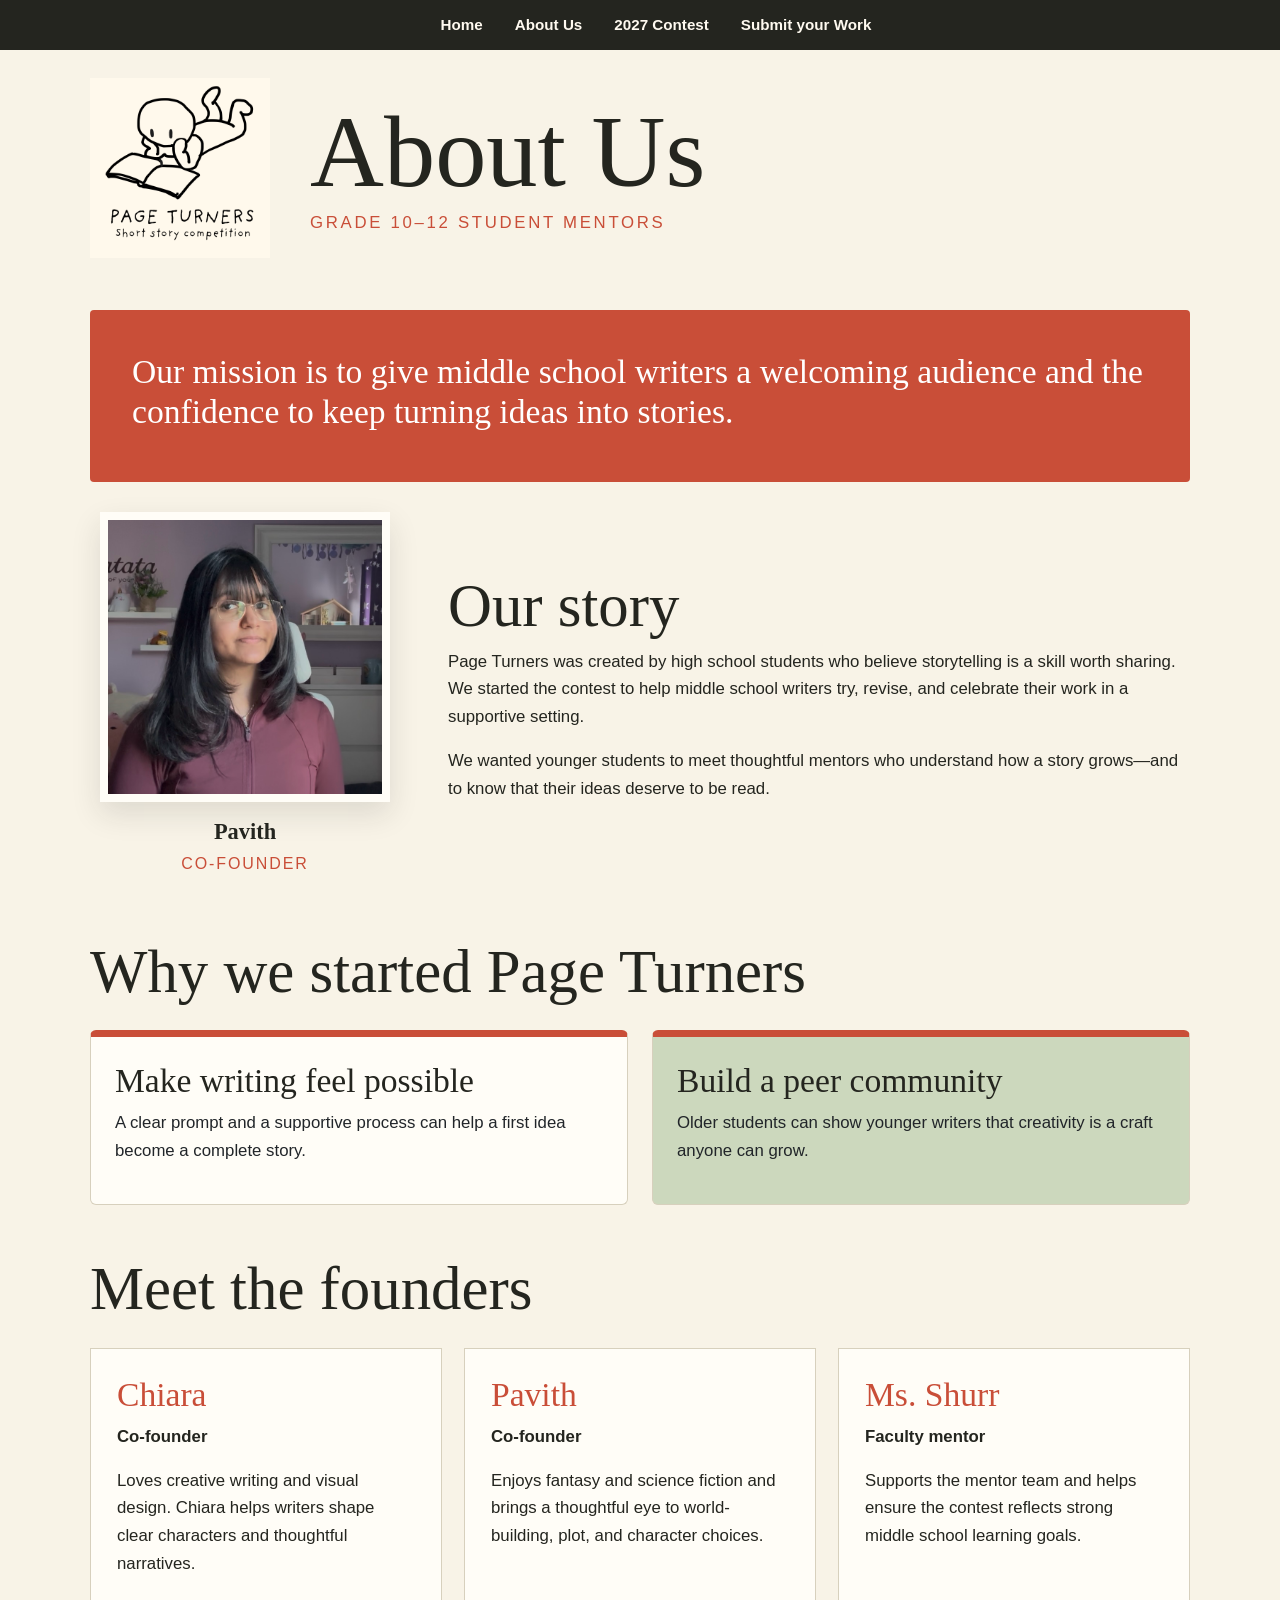
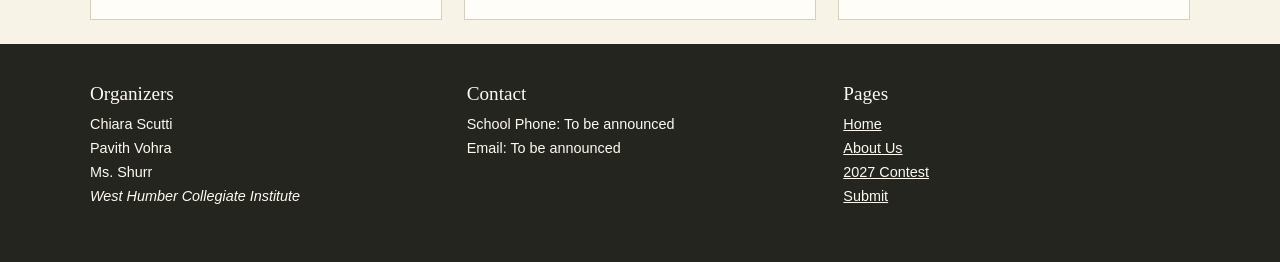
==== commit f795e67e: "Merge pull request #1 from lettuce-o/redesign/page-turners-literary-magazine Redesign/page turners l" ====
--- a/aboutus.html
+++ b/aboutus.html
@@ -1,8 +1,41 @@
-<!doctype html>
-<html lang="en"><head><meta charset="utf-8"><meta name="viewport" content="width=device-width, initial-scale=1"><title>About Us — Page Turners</title><link rel="stylesheet" href="./style.css"></head><body>
-<nav class="site-nav" aria-label="Main navigation"><a class="wordmark" href="./index.html">Page Turners<span>Short Story Contest</span></a><ul class="nav-links"><li><a href="./index.html">Home</a></li><li><a href="./contest.html">2027 Contest</a></li><li><a href="./writingtips.html">Writing Tips</a></li><li><a aria-current="page" href="./aboutus.html">About Us</a></li><li><a href="./submit.html">Submit</a></li></ul></nav>
-<main><header class="page-heading wrap"><p class="eyebrow">The people behind the pages</p><h1>About Page Turners</h1><p class="lede">insert something here</p></header>
-<section class="sage-band"><div class="wrap two-column mission"><div><p class="eyebrow">Our mission</p><h2>what our mission is....</h2></div><div><p>more about our mission.</p></div></div></section>
-<section class="wrap founders-section"><div class="founders-intro"><p class="eyebrow">How it started</p><h2>Why we started Page Turners</h2><p>why we started it</p><p>more stuff here.</p></div><figure class="profile-card"><div class="profile-photo"><img src="./Pavith photo.png" alt="Pavith, Page Turners co-founder" onerror="this.parentElement.classList.add('no-image'); this.remove();"></div><figcaption><strong>bees</strong><span>image of west humber or page turners relateed thing idk?</span></figcaption></figure></section>
-<section class="wrap values-row"><article><span class="number">01</span><h3>reason 1</h3><p>explanation.</p></article><article><span class="number">02</span><h3>reason twoo</h3><p>explanation.</p></article><article><span class="number">03</span><h3>reason three</h3><p>explanation.</p></article></section></main>
-<footer class="site-footer"><div class="wrap footer-inner"><a class="wordmark" href="./index.html">Page Turners<span>West Humber Collegiate Institute</span></a><p>Stories start small. Let them go places.</p><ul class="footer-links"><li><a href="./contest.html">Contest</a></li><li><a href="./writingtips.html">Writing Tips</a></li><li><a href="./aboutus.html">About Us</a></li><li><a href="./submit.html">Submit</a></li></ul></div></footer></body></html>
+<!DOCTYPE html>
+<html lang="en">
+<head>
+  <meta charset="utf-8"><meta name="viewport" content="width=device-width, initial-scale=1">
+  <title>About Us | Page Turners</title>
+  <link href="https://cdn.jsdelivr.net/npm/bootstrap@5.1.3/dist/css/bootstrap.min.css" rel="stylesheet">
+  <link rel="stylesheet" href="style.css">
+</head>
+<body class="container-fluid p-0">
+  <nav aria-label="Main navigation"><ul class="nav-buttons"><li><a href="index.html">Home</a></li><li><a href="aboutus.html">About Us</a></li><li><a href="contest.html">2027 Contest</a></li><li><a href="submit.html">Submit your Work</a></li></ul></nav>
+  <header><img src="Mascot" alt="Page Turners mascot"><div><h1>About Us</h1><h4>Grade 10–12 student mentors</h4></div></header>
+  <main class="container-fluid py-4">
+    <div class="page-shell">
+      <div class="textbox float impact"><h3>Our mission is to give middle school writers a welcoming audience and the confidence to keep turning ideas into stories.</h3></div>
+
+      <section class="founder-layout">
+        <div class="founder-photo"><img src="Pavith photo" alt="Pavith, co-founder of Page Turners"><strong>Pavith</strong><span>Co-founder</span></div>
+        <div><h2>Our story</h2><p>Page Turners was created by high school students who believe storytelling is a skill worth sharing. We started the contest to help middle school writers try, revise, and celebrate their work in a supportive setting.</p><p>We wanted younger students to meet thoughtful mentors who understand how a story grows—and to know that their ideas deserve to be read.</p></div>
+      </section>
+
+      <section>
+        <h2 class="section-title">Why we started Page Turners</h2>
+        <div class="content-grid">
+          <article class="card"><h3>Make writing feel possible</h3><p>A clear prompt and a supportive process can help a first idea become a complete story.</p></article>
+          <article class="card sage"><h3>Build a peer community</h3><p>Older students can show younger writers that creativity is a craft anyone can grow.</p></article>
+        </div>
+      </section>
+
+      <section>
+        <h2 class="section-title">Meet the founders</h2>
+        <div class="team-grid">
+          <article class="team-member"><h3>Chiara</h3><p><strong>Co-founder</strong></p><p>Loves creative writing and visual design. Chiara helps writers shape clear characters and thoughtful narratives.</p></article>
+          <article class="team-member"><h3>Pavith</h3><p><strong>Co-founder</strong></p><p>Enjoys fantasy and science fiction and brings a thoughtful eye to world-building, plot, and character choices.</p></article>
+          <article class="team-member"><h3>Ms. Shurr</h3><p><strong>Faculty mentor</strong></p><p>Supports the mentor team and helps ensure the contest reflects strong middle school learning goals.</p></article>
+        </div>
+      </section>
+    </div>
+  </main>
+  <footer><div><h1>Organizers</h1><ul><li>Chiara Scutti</li><li>Pavith Vohra</li><li>Ms. Shurr</li><li><em>West Humber Collegiate Institute</em></li></ul></div><div><h1>Contact</h1><ul><li>School Phone: To be announced</li><li>Email: To be announced</li></ul></div><div><h1>Pages</h1><ul><li><a href="index.html">Home</a></li><li><a href="aboutus.html">About Us</a></li><li><a href="contest.html">2027 Contest</a></li><li><a href="submit.html">Submit</a></li></ul></div></footer>
+</body>
+</html>
--- a/style.css
+++ b/style.css
@@ -1,11 +1,303 @@
-@import url('https://fonts.googleapis.com/css2?family=DM+Sans:wght@400;500;600;700&family=DM+Serif+Display&display=swap');
-:root{--cream:#fbf7ed;--paper:#fffdf8;--ink:#29251f;--muted:#6d675d;--tomato:#c84332;--tomato-dark:#a83227;--sage:#e4ecdf;--sage-ink:#405644;--line:#e4dccd;--serif:'DM Serif Display',Georgia,'Times New Roman',serif;--sans:'DM Sans','Segoe UI',sans-serif}*{box-sizing:border-box}html{scroll-behavior:smooth}body{margin:0;background:var(--cream);color:var(--ink);font-family:var(--sans);font-size:1rem;line-height:1.7}a{color:var(--tomato-dark)}a:focus-visible{outline:3px solid var(--tomato);outline-offset:4px}img{max-width:100%}.wrap{width:min(1120px,calc(100% - 48px));margin-inline:auto}h1,h2,h3,p{margin-top:0}h1,h2,h3{font-family:var(--serif);font-weight:400;line-height:1.08;letter-spacing:-.025em}h1{font-size:clamp(3.2rem,8vw,6.4rem);margin-bottom:1.35rem}h2{font-size:clamp(2.2rem,4vw,3.6rem);margin-bottom:1rem}h3{font-size:1.7rem}p{color:var(--muted)}
-.site-nav{min-height:82px;display:flex;align-items:center;justify-content:space-between;gap:24px;padding:14px max(24px,calc((100% - 1120px)/2));border-bottom:1px solid var(--line);background:rgba(251,247,237,.96)}.wordmark{color:var(--ink);font:1.5rem/1.05 var(--serif);text-decoration:none;white-space:nowrap}.wordmark span{display:block;margin-top:5px;color:var(--muted);font:500 .65rem/1.2 var(--sans);letter-spacing:.11em;text-transform:uppercase}.nav-links,.footer-links{display:flex;flex-wrap:wrap;align-items:center;gap:8px 22px;margin:0;padding:0;list-style:none}.nav-links a,.footer-links a{color:var(--ink);font-size:.9rem;font-weight:600;text-decoration:none}.nav-links a:hover,.nav-links a[aria-current=page]{color:var(--tomato-dark);text-decoration:underline;text-decoration-thickness:2px;text-underline-offset:6px}
-.hero{min-height:570px;display:grid;grid-template-columns:1.05fr .95fr;align-items:center;gap:clamp(35px,8vw,110px);padding-block:72px 84px}.hero-copy{max-width:630px}.eyebrow{margin-bottom:15px;color:var(--tomato-dark);font-size:.76rem;font-weight:700;letter-spacing:.16em;line-height:1.4;text-transform:uppercase}.lede{max-width:590px;margin-bottom:28px;font-size:clamp(1.05rem,1.8vw,1.24rem);line-height:1.75}.button{min-height:54px;display:inline-flex;align-items:center;justify-content:center;gap:15px;padding:13px 22px;border:2px solid var(--tomato);border-radius:4px;background:var(--tomato);color:white;font-weight:700;text-decoration:none;transition:background .2s,transform .2s}.button:hover{transform:translateY(-2px);background:var(--tomato-dark);color:white}.button-outline{background:transparent;color:var(--tomato-dark)}.button-outline:hover{color:white}.hero-art{position:relative;min-height:360px;display:grid;place-items:center;overflow:hidden;border-radius:48% 48% 6px 6px;background:var(--sage)}.hero-art img{width:min(100%,410px);max-height:390px;padding:22px;object-fit:contain}.hero-art.no-image{background:radial-gradient(ellipse at 50% 40%,#d2dfcc 0 36%,transparent 37%),var(--sage)}.art-caption{position:absolute;right:12px;bottom:13px;left:12px;color:var(--sage-ink);font:italic 1rem var(--serif);text-align:center}
-.sage-band{background:var(--sage)}.two-column{display:grid;grid-template-columns:.8fr 1.2fr;gap:clamp(30px,7vw,100px);align-items:start}.why,.mission{padding-block:75px}.why p:not(.eyebrow),.mission p:not(.eyebrow){font-size:1.08rem}.check-list{display:grid;gap:11px;margin:22px 0;padding-left:1.2rem;color:var(--ink)}.check-list li{padding-left:4px}.check-list li::marker{color:var(--tomato)}.text-link{display:inline-block;font-weight:700;text-decoration-thickness:1px;text-underline-offset:4px}.small-cta,.inline-note{padding-block:72px}.small-cta h2{margin-bottom:16px}
-.page-heading{padding-block:78px 40px}.page-heading h1{font-size:clamp(3rem,7vw,5.3rem)}.page-heading .lede{max-width:700px}.glance-card{padding:clamp(24px,5vw,54px);border:1px solid var(--line);border-top:6px solid var(--tomato);background:var(--paper);box-shadow:0 14px 35px rgba(48,38,26,.06)}.section-heading{margin-bottom:25px}.section-heading h2{margin-bottom:0}.glance-grid{display:grid;grid-template-columns:repeat(4,1fr);gap:14px;margin:0}.glance-grid div{min-height:125px;padding:20px;background:var(--sage)}.glance-grid dt{margin-bottom:10px;color:var(--sage-ink);font-size:.75rem;font-weight:700;letter-spacing:.12em;text-transform:uppercase}.glance-grid dd{margin:0;color:var(--ink);font:1.35rem/1.25 var(--serif)}.fine-print{margin:22px 0 0;font-size:.9rem}.content-grid{display:grid;grid-template-columns:1.2fr .8fr;gap:24px;padding-block:30px 35px}.paper-card,.tomato-card{padding:clamp(25px,4vw,42px)}.paper-card{border:1px solid var(--line);background:var(--paper)}.paper-card .check-list{margin-bottom:0}.tomato-card{background:var(--tomato);color:white}.tomato-card .eyebrow,.tomato-card p{color:#fff4e8}.tomato-card h2{color:white}.tomato-card p{font-size:1.05rem}.inline-note{max-width:780px}.inline-note h2{font-size:clamp(2rem,4vw,3rem)}.inline-note .button{margin-top:8px}
-.founders-section{display:grid;grid-template-columns:1fr 320px;gap:clamp(35px,8vw,100px);align-items:center;padding-block:80px}.founders-intro p:not(.eyebrow){font-size:1.05rem}.profile-card{width:100%;max-width:320px;margin:0;padding:14px 14px 20px;transform:rotate(1.5deg);background:var(--paper);box-shadow:0 12px 30px rgba(48,38,26,.13);text-align:center}.profile-photo{aspect-ratio:1/1;overflow:hidden;background:var(--sage)}.profile-photo img{width:100%;height:100%;object-fit:cover}.profile-photo.no-image{background:linear-gradient(135deg,var(--sage),#d2dfcc)}.profile-card figcaption{display:grid;gap:2px;padding-top:15px}.profile-card figcaption strong{font:1.7rem var(--serif)}.profile-card figcaption span{color:var(--muted);font-size:.9rem}.values-row{display:grid;grid-template-columns:repeat(3,1fr);gap:30px;padding-block:0 85px}.values-row article{padding-top:18px;border-top:2px solid var(--tomato)}.values-row h3{margin:10px 0}.number{color:var(--tomato-dark);font-size:.78rem;font-weight:700;letter-spacing:.12em}
-.tips-grid{display:grid;grid-template-columns:repeat(3,1fr);gap:18px;padding-block:10px 70px}.tip-card{min-height:210px;padding:26px;border:1px solid var(--line);background:var(--paper)}.tip-card h2{margin:13px 0 10px;font-size:1.65rem}.tip-card p{margin-bottom:0}.example-layout{display:grid;grid-template-columns:.8fr 1.2fr;gap:clamp(30px,7vw,95px);align-items:center;padding-block:70px}.example-card{padding:30px;border-left:4px solid var(--tomato);background:var(--paper)}.example-card p:last-child{margin-bottom:0}.example-label{margin:16px 0 5px;color:var(--tomato-dark);font-size:.72rem;font-weight:700;letter-spacing:.12em;text-transform:uppercase}.example-label:first-child{margin-top:0}
-.status-card{max-width:820px;margin-bottom:20px;padding:clamp(28px,6vw,64px);border:1px solid var(--line);border-left:7px solid var(--tomato);background:var(--paper);box-shadow:0 14px 35px rgba(48,38,26,.07)}.status-pill{display:inline-flex;align-items:center;gap:9px;margin-bottom:22px;padding:7px 12px;border-radius:100px;background:#f4e3dc;color:var(--tomato-dark);font-size:.78rem;font-weight:700;letter-spacing:.06em;text-transform:uppercase}.status-dot{width:9px;height:9px;border-radius:50%;background:var(--tomato)}.status-card h2{font-size:clamp(2.2rem,5vw,3.8rem)}.status-card p{max-width:620px;margin-bottom:26px;font-size:1.05rem}
-.site-footer{padding-block:34px;background:var(--ink);color:var(--cream)}.footer-inner{display:flex;flex-wrap:wrap;align-items:center;justify-content:space-between;gap:22px}.site-footer .wordmark,.site-footer .footer-links a{color:var(--cream)}.site-footer .wordmark span,.site-footer p{color:#c8c0b3}.site-footer p{margin:0;font-size:.9rem}.footer-links{gap:10px 16px}.footer-links a{font-size:.82rem}
-@media(max-width:760px){.wrap{width:min(100% - 36px,620px)}.site-nav{align-items:flex-start;flex-direction:column;gap:14px;padding:16px 18px}.nav-links{gap:8px 15px}.nav-links a{font-size:.84rem}.hero{min-height:0;grid-template-columns:1fr;gap:34px;padding-block:55px 58px}.hero h1{font-size:clamp(3rem,13vw,5rem)}.hero-art{min-height:270px;max-height:390px}.hero-art img{max-height:300px}.two-column,.example-layout{grid-template-columns:1fr;gap:22px}.why,.mission{padding-block:50px}.glance-grid{grid-template-columns:repeat(2,1fr)}.content-grid{grid-template-columns:1fr}.founders-section{grid-template-columns:1fr;gap:30px;padding-block:55px}.profile-card{width:min(100%,300px);justify-self:center}.values-row{grid-template-columns:1fr;gap:24px;padding-bottom:55px}.tips-grid{grid-template-columns:1fr;padding-bottom:48px}.tip-card{min-height:0}.example-layout{padding-block:50px}.page-heading{padding-block:55px 30px}.small-cta,.inline-note{padding-block:52px}.footer-inner{align-items:flex-start;flex-direction:column}}@media(max-width:380px){.wrap{width:calc(100% - 28px)}.glance-grid{gap:9px}.glance-grid div{min-height:112px;padding:14px}.glance-grid dd{font-size:1.18rem}.nav-links{gap:7px 12px}}@media(prefers-reduced-motion:reduce){html{scroll-behavior:auto}*,*::before,*::after{transition-duration:.01ms!important}}
+/* Page Turners — warm literary magazine */
+:root {
+  --cream: #f8f3e7;
+  --paper: #fffdf7;
+  --ink: #24251f;
+  --tomato: #c94e38;
+  --sage: #ccd8bd;
+  --sage-dark: #66745a;
+  --line: #d7d0bd;
+}
+
+* { box-sizing: border-box; }
+html { scroll-behavior: smooth; }
+body {
+  margin: 0;
+  background: var(--cream);
+  color: var(--ink);
+  font-family: Georgia, "Times New Roman", serif;
+  line-height: 1.65;
+}
+img { max-width: 100%; height: auto; }
+a { color: var(--tomato); }
+
+nav {
+  background: var(--ink);
+  border: 0;
+  padding: 12px 20px;
+}
+.nav-buttons {
+  max-width: 1100px;
+  margin: 0 auto;
+  display: flex;
+  flex-wrap: wrap;
+  justify-content: center;
+  gap: 8px 28px;
+}
+.nav-buttons li { list-style: none; }
+.nav-buttons li a {
+  color: #fffaf0;
+  font-family: Arial, sans-serif;
+  font-size: 0.95rem;
+  font-weight: 700;
+  text-decoration: none;
+  padding: 6px 2px;
+}
+.nav-buttons li a:hover { color: #f19b83; }
+
+header {
+  min-height: 180px;
+  background: var(--cream);
+  text-align: left;
+  padding: 28px max(20px, calc((100% - 1100px) / 2));
+  display: grid;
+  grid-template-columns: 180px 1fr;
+  align-items: center;
+  gap: 40px;
+}
+header img {
+  width: 180px;
+  max-width: 180px;
+  margin: 0;
+}
+header h1 {
+  color: var(--ink);
+  font-family: Georgia, "Times New Roman", serif;
+  font-size: clamp(3rem, 8vw, 6.5rem);
+  line-height: 0.95;
+  text-shadow: none;
+  margin: 0;
+}
+header h4 {
+  color: var(--tomato);
+  font-family: Arial, sans-serif;
+  font-size: 1.05rem;
+  letter-spacing: 0.16em;
+  text-transform: uppercase;
+  margin: 12px 0 0;
+}
+.transition1 { height: 18px; background: var(--cream); }
+
+main { background: var(--cream); }
+main.container-fluid { padding: 40px 20px 72px; }
+main h1, main h2, main h3 {
+  color: var(--ink);
+  font-family: Georgia, "Times New Roman", serif;
+}
+main h2 { font-size: clamp(2.2rem, 5vw, 3.8rem); line-height: 1.12; }
+main h3 { font-size: clamp(1.45rem, 3vw, 2.1rem); line-height: 1.2; }
+main p, main li { font-family: Arial, sans-serif; font-size: 1.05rem; }
+
+.page-shell { max-width: 1100px; margin: 0 auto; }
+.hero {
+  min-height: 520px;
+  max-width: 1100px;
+  margin: 10px auto 70px;
+  display: grid;
+  grid-template-columns: 1.15fr 0.85fr;
+  align-items: center;
+  gap: 30px;
+}
+.hero-copy { max-width: 650px; }
+.hero h1 {
+  font-size: clamp(4rem, 8vw, 7.5rem);
+  line-height: 0.92;
+  letter-spacing: -0.06em;
+  margin: 0 0 28px;
+}
+.hero h1 span { display: block; color: var(--tomato); }
+.hero p { max-width: 590px; font-size: 1.18rem; }
+.hero-mascot {
+  width: 100%;
+  max-height: 500px;
+  object-fit: contain;
+  filter: drop-shadow(0 16px 20px rgba(36,37,31,.12));
+}
+.button {
+  display: inline-block;
+  background: var(--tomato);
+  color: white;
+  border: 0;
+  border-radius: 3px;
+  text-decoration: none;
+  font-family: Arial, sans-serif;
+  font-weight: 800;
+  font-size: 1rem;
+  padding: 14px 22px;
+  margin-top: 12px;
+}
+.button:hover { background: #a93d2b; color: white; }
+
+.why-section {
+  background: var(--sage);
+  border-radius: 4px;
+  padding: clamp(35px, 6vw, 70px);
+  display: grid;
+  grid-template-columns: 0.7fr 1.3fr;
+  gap: 50px;
+  margin: 30px auto 70px;
+  max-width: 1100px;
+}
+.why-section h2 { margin: 0; }
+.why-section ul { columns: 2; column-gap: 45px; padding-left: 20px; }
+.why-section li { margin-bottom: 12px; break-inside: avoid; }
+
+.textbox, .frame { width: auto; }
+.textbox { margin: 0; }
+.textbox.float, .textbox.partialborder {
+  background: var(--paper);
+  border: 1px solid var(--line);
+  border-radius: 4px;
+  box-shadow: none;
+  padding: clamp(24px, 4vw, 42px);
+  text-align: left;
+}
+.textbox.float.alt { background: var(--sage); }
+.textbox.float.impact {
+  background: var(--tomato);
+  border: 0;
+  color: white;
+}
+.textbox.float.impact h3 { color: white; }
+.textbox.partialborder { border-left: 8px solid var(--tomato); }
+.textbox.partialborder.l, .textbox.partialborder.r { border: 1px solid var(--line); border-left: 8px solid var(--tomato); text-align: left; }
+.textbox.partialborder.alt { background: var(--sage); }
+
+.section-title { margin: 50px 0 24px; }
+.content-grid {
+  display: grid;
+  grid-template-columns: repeat(2, minmax(0, 1fr));
+  gap: 24px;
+}
+.at-a-glance {
+  max-width: 1100px;
+  margin: 30px auto 50px;
+  background: var(--sage);
+  border-left: 10px solid var(--tomato);
+  border-radius: 4px;
+  padding: clamp(24px, 5vw, 45px);
+}
+.at-a-glance h2 { margin-top: 0; }
+.details-grid {
+  display: grid;
+  grid-template-columns: repeat(4, 1fr);
+  gap: 18px;
+}
+.detail { border-top: 1px solid var(--sage-dark); padding-top: 12px; }
+.detail strong { display: block; color: var(--tomato); font-family: Arial, sans-serif; }
+.detail span { font-family: Arial, sans-serif; }
+
+.prize-grid, .criteria-grid, .tips-grid {
+  display: grid;
+  grid-template-columns: repeat(3, 1fr);
+  gap: 20px;
+}
+.card {
+  background: var(--paper);
+  border: 1px solid var(--line);
+  border-top: 7px solid var(--tomato);
+  padding: 24px;
+}
+.card.sage { background: var(--sage); }
+.card h3 { margin-top: 0; }
+
+.founder-layout {
+  max-width: 1100px;
+  margin: 30px auto 60px;
+  display: grid;
+  grid-template-columns: 310px 1fr;
+  align-items: center;
+  gap: 48px;
+}
+.founder-photo { text-align: center; }
+.founder-photo img {
+  width: 290px;
+  height: 290px;
+  object-fit: cover;
+  border: 8px solid var(--paper);
+  box-shadow: 0 12px 28px rgba(36,37,31,.12);
+}
+.founder-photo strong, .founder-photo span { display: block; }
+.founder-photo strong { font-size: 1.4rem; margin-top: 12px; }
+.founder-photo span { color: var(--tomato); font-family: Arial, sans-serif; text-transform: uppercase; letter-spacing: .12em; }
+
+.frame.polaroid { display: none; }
+.team-grid { display: grid; grid-template-columns: repeat(3, 1fr); gap: 22px; }
+.team-member { background: var(--paper); border: 1px solid var(--line); padding: 26px; }
+.team-member h3 { color: var(--tomato); }
+
+.tips-grid { grid-template-columns: repeat(2, 1fr); }
+.example-box {
+  background: var(--ink);
+  color: #fffaf0;
+  padding: clamp(24px, 5vw, 42px);
+  margin: 30px 0;
+}
+.example-box h2, .example-box h3 { color: #fffaf0; }
+.example-box p { color: #fffaf0; }
+.example-step { border-bottom: 1px solid #aaa; padding-bottom: 16px; margin-bottom: 16px; }
+
+.status-banner {
+  max-width: 900px;
+  margin: 50px auto;
+  background: var(--sage);
+  border: 2px solid var(--ink);
+  border-radius: 4px;
+  padding: clamp(28px, 6vw, 55px);
+  text-align: center;
+}
+.status-banner h1 { font-size: clamp(2.5rem, 7vw, 5rem); }
+.status-banner .status {
+  display: inline-block;
+  background: var(--tomato);
+  color: white;
+  font-family: Arial, sans-serif;
+  font-weight: 800;
+  text-transform: uppercase;
+  letter-spacing: .12em;
+  padding: 8px 14px;
+}
+
+footer {
+  background: var(--ink);
+  color: #fffaf0;
+  border: 0;
+  padding: 38px max(20px, calc((100% - 1100px) / 2));
+  display: grid;
+  grid-template-columns: repeat(3, 1fr);
+  gap: 30px;
+}
+footer h1 { font-family: Georgia, serif; font-size: 1.2rem; color: #fffaf0; }
+footer ul { list-style: none; padding: 0; }
+footer li, footer a { color: #fffaf0; font-family: Arial, sans-serif; font-size: .9rem; }
+footer a:hover { color: #f19b83; }
+
+.accordion-item { border-color: var(--line); }
+.accordion-button, .accordion-body { font-family: Arial, sans-serif; }
+.accordion-button:not(.collapsed) { background: var(--sage); color: var(--ink); }
+
+@media (max-width: 768px) {
+  header { grid-template-columns: 110px 1fr; gap: 18px; min-height: 140px; padding: 20px; }
+  header img { width: 110px; }
+  header h1 { font-size: clamp(2.4rem, 12vw, 4rem); }
+  .hero { grid-template-columns: 1fr; min-height: auto; margin-bottom: 45px; }
+  .hero-mascot { max-height: 330px; margin: 10px auto 0; }
+  .hero h1 { font-size: clamp(3.5rem, 18vw, 5.5rem); }
+  .why-section { grid-template-columns: 1fr; gap: 20px; }
+  .why-section ul { columns: 1; }
+  .details-grid { grid-template-columns: repeat(2, 1fr); }
+  .content-grid, .prize-grid, .criteria-grid, .tips-grid, .team-grid, footer { grid-template-columns: 1fr; }
+  .founder-layout { grid-template-columns: 1fr; text-align: left; }
+  .founder-photo { order: -1; }
+  .founder-photo img { width: min(290px, 85vw); height: min(290px, 85vw); }
+  main.container-fluid { padding-bottom: 45px; }
+  footer { text-align: left; }
+}
+
+@media (max-width: 420px) {
+  .nav-buttons { gap: 4px 14px; }
+  .nav-buttons li a { font-size: .82rem; }
+  header { grid-template-columns: 85px 1fr; }
+  header img { width: 85px; }
+  .details-grid { grid-template-columns: 1fr; }
+}
